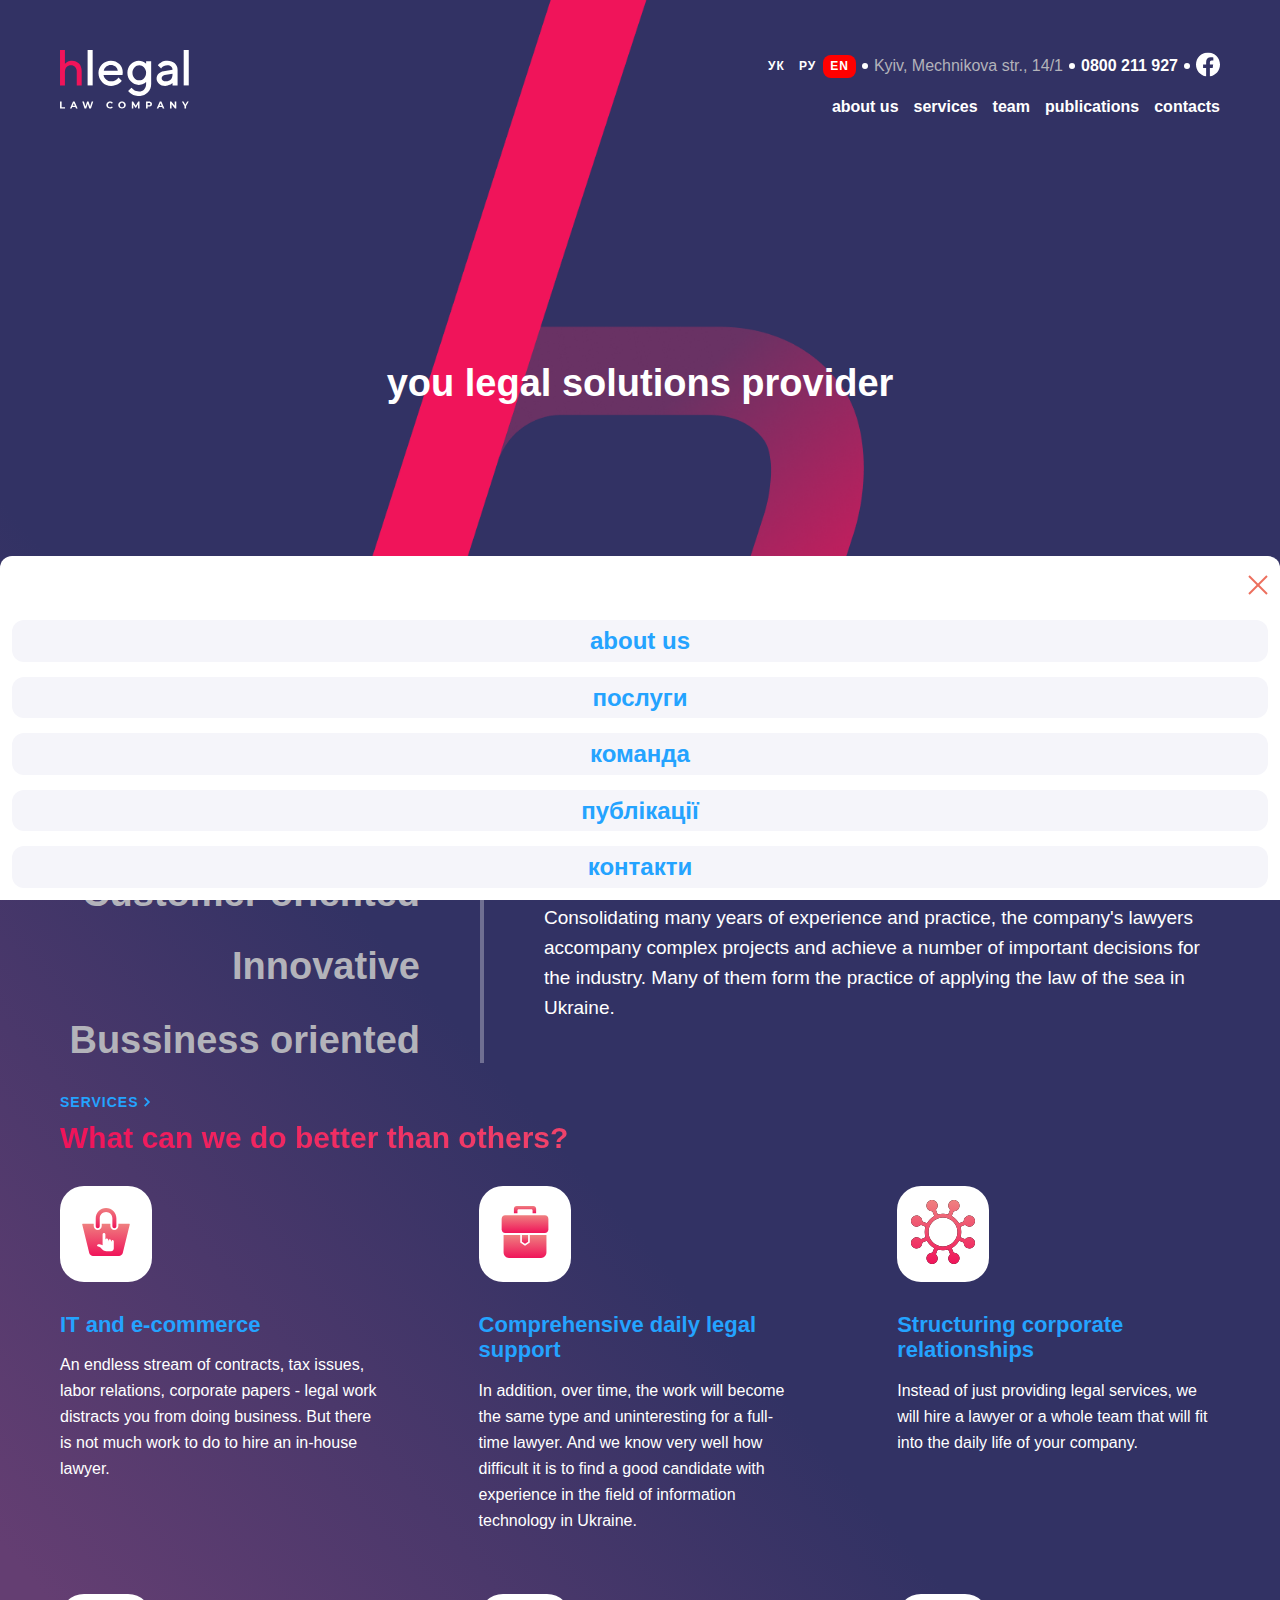
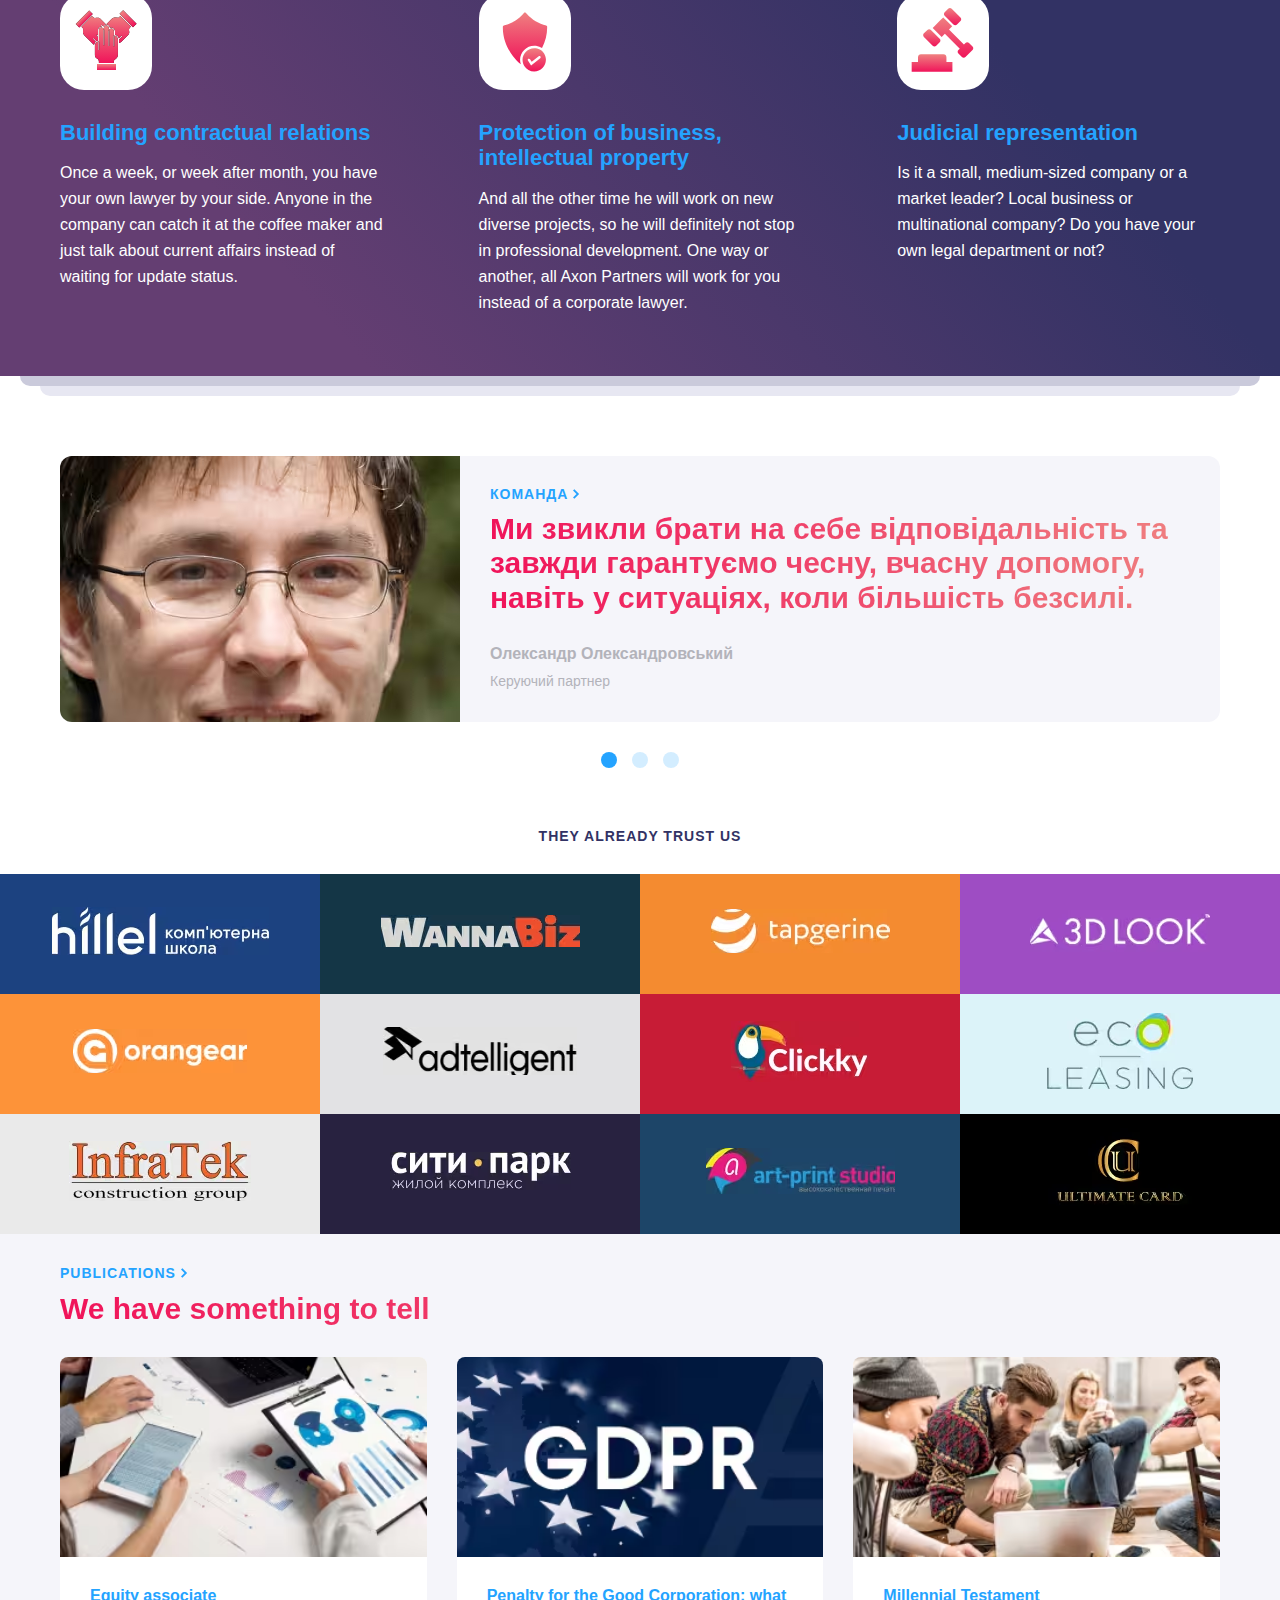
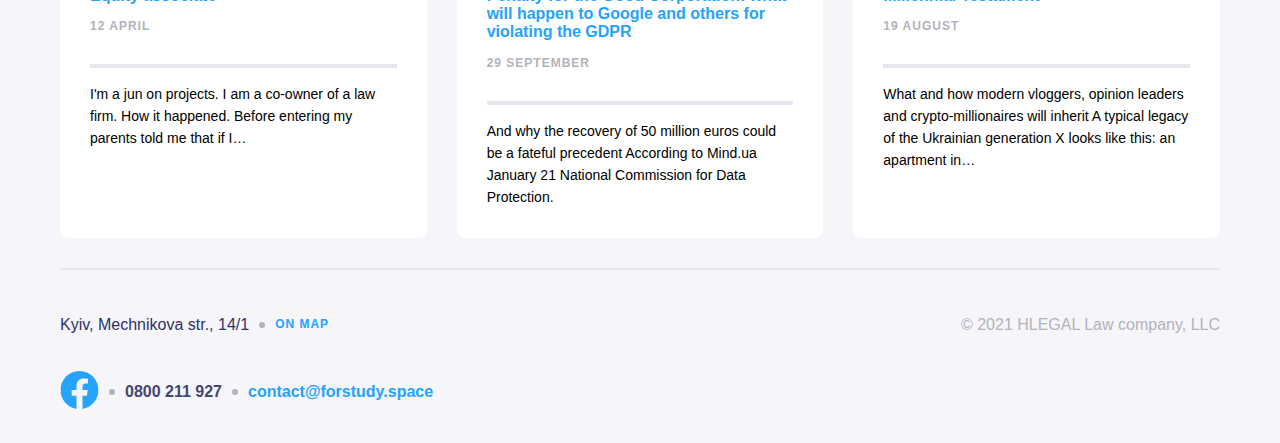
==== index.html @ 9d2da366 "dropdown finished" ====
<!DOCTYPE html>
<html lang="en">

<head>
    <meta charset="UTF-8">
    <meta name="viewport" content="width=device-width, initial-scale=1.0">
    <link rel="stylesheet" href="css/style.css">
    <link rel="stylesheet" href="fonts/Montserrat/">
    <title>Document</title>
</head>

<body>
    <div class="background">
        <div class="dropdown">
        <div class="menu-sheet">
            <div class="bc">
                <button class="close">
                    <svg xmlns="http://www.w3.org/2000/svg" width="32" height="32" viewBox="0 0 32 32" fill="none">
                        <path d="M7 7L25 25" stroke="#EC6F5D" stroke-width="2"/>
                        <path d="M25 7L7 25" stroke="#EC6F5D" stroke-width="2"/>
                      </svg>
                </button>
            </div>
            <div class="dropdown-content">
                <a href="">about us</a>
                <a href="">послуги</a>
                <a href="">команда</a>
                <a href="">публікації</a>
                <a href="">контакти</a>
            </div>
        </div>
        </div>
        <div class="main-splash">
            <header class="header">
                <!-- start lagns and contatcs -->
                <div class="contacts">
                    <div class="lang">
                        <label>
                            <input class="switcher" name="lang" type="radio" value="УК">
                            <span class="lang-name">УК</span>
                        </label>
                        <label>
                            <input class="switcher" name="lang" type="radio" value="РУ">
                            <span class="lang-name">РУ</span>
                        </label>
                        <label>
                            <input class="switcher" name="lang" checked type="radio" value="EN">
                            <span class="lang-name">EN</span>
                        </label>
                    </div>
                    <div class="address">
                        <a
                            href="https://www.google.com.ua/maps/place/%D1%83%D0%BB.+%D0%9C%D0%B5%D1%87%D0%BD%D0%B8%D0%BA%D0%BE%D0%B2%D0%B0,+14%2F1,+%D0%9A%D0%B8%D0%B5%D0%B2,+02000/@50.436795,30.5305163,17z/data=!3m1!4b1!4m5!3m4!1s0x40d4cf07295b8e39:0x17b2112e2dc0e7a!8m2!3d50.436795!4d30.532705?hl=ru">Kyiv,
                            Mechnikova str., 14/1</a>
                    </div>
                    <div class="phone">
                        <a href="tel:0800211927">0800 211 927</a>
                    </div>
                    <div class="social">
                        <a href="https://facebook.com">
                            <svg xmlns="http://www.w3.org/2000/svg" width="24" height="25" viewBox="0 0 24 25"
                                fill="none">
                                <g clip-path="url(#clip0_118239_2805)">
                                    <path
                                        d="M24 12.5733C24 5.90541 18.6274 0.5 12 0.5C5.37258 0.5 0 5.90541 0 12.5733C0 18.5995 4.38823 23.5943 10.125 24.5V16.0633H7.07813V12.5733H10.125V9.91343C10.125 6.88755 11.9165 5.21615 14.6576 5.21615C15.9705 5.21615 17.3438 5.45195 17.3438 5.45195V8.42313H15.8306C14.3399 8.42313 13.875 9.35379 13.875 10.3086V12.5733H17.2031L16.6711 16.0633H13.875V24.5C19.6118 23.5943 24 18.5995 24 12.5733Z"
                                        fill="white" />
                                </g>
                                <defs>
                                    <clipPath id="clip0_118239_2805">
                                        <rect width="24" height="24" fill="white" transform="translate(0 0.5)" />
                                    </clipPath>
                                </defs>
                            </svg>
                        </a>
                    </div>
                </div>
                <!-- end lagns and contatcs -->
                <!-- start logo -->
                <div class="logo">
                    <svg xmlns="http://www.w3.org/2000/svg" width="70" height="25" viewBox="0 0 70 25" fill="none">
                        <path
                            d="M2.64358 0H0V19.0926H2.64358V12.0094C2.64358 10.8111 2.94163 9.86583 3.53774 9.20012C4.13384 8.53441 4.95024 8.18824 5.96102 8.18824C6.82926 8.18824 7.55495 8.50778 8.13809 9.12024C8.72123 9.74601 9.01929 10.5315 9.01929 11.4769V19.1059H11.6758V11.4769C11.6758 9.71938 11.1964 8.3347 10.2374 7.29619C9.27846 6.25768 8.02146 5.73843 6.49233 5.73843C6.05173 5.73843 5.61114 5.79168 5.1835 5.91151C4.7429 6.03134 4.39301 6.16448 4.10792 6.31094C3.82283 6.45739 3.5507 6.61717 3.30448 6.80356C3.05826 6.98996 2.8898 7.12311 2.81205 7.20299C2.73429 7.28288 2.6695 7.33613 2.64358 7.37608V0Z"
                            fill="#F0145A" />
                        <path d="M17.5856 0H14.8604V19.0767H17.5856V0Z" fill="white" />
                        <path
                            d="M33.6598 13.4896L33.796 12.127C33.796 10.3011 33.1965 8.77493 31.9701 7.54857C30.7438 6.32221 29.2176 5.72266 27.3917 5.72266C25.5658 5.72266 23.9851 6.37672 22.677 7.68483C21.3689 8.99295 20.7148 10.5463 20.7148 12.3995C20.7148 14.3072 21.3962 15.9423 22.7315 17.305C24.0669 18.6676 25.6748 19.3489 27.528 19.3489C28.2365 19.3489 28.8906 19.2399 29.5446 19.0491C30.1987 18.8311 30.7438 18.6131 31.1253 18.3951C31.5341 18.1498 31.9429 17.8773 32.2971 17.5775C32.6514 17.2777 32.8967 17.0597 33.0057 16.9234C33.1147 16.7872 33.1965 16.7054 33.251 16.6236L31.4796 14.8522L31.0708 15.37C30.7983 15.6971 30.335 16.0241 29.6809 16.3784C28.9996 16.7327 28.291 16.8962 27.528 16.8962C26.4651 16.8962 25.5658 16.5691 24.8027 15.8878C24.0396 15.2065 23.5764 14.4162 23.4401 13.4896H33.6598ZM27.3917 8.03912C28.4 8.03912 29.2176 8.33889 29.8989 8.9112C30.553 9.51075 30.9618 10.2466 31.1253 11.1732H23.5491C23.7944 10.2466 24.2304 9.51075 24.9117 8.9112C25.5658 8.33889 26.4106 8.03912 27.3917 8.03912Z"
                            fill="white" />
                        <path
                            d="M46.3695 18.286C46.3695 19.4852 46.0153 20.4662 45.2794 21.2293C44.5709 21.9651 43.6715 22.3467 42.5542 22.3467C42.0637 22.3467 41.5731 22.2649 41.1098 22.1286C40.6465 21.9924 40.2922 21.8289 39.9925 21.6381C39.6927 21.4473 39.4202 21.2566 39.1476 21.0113C38.9024 20.766 38.7389 20.6025 38.6571 20.5207C38.5753 20.439 38.5208 20.3572 38.4663 20.3027L36.6949 22.0741L36.9129 22.3467C37.0492 22.5374 37.2945 22.7827 37.6215 23.0552C37.9485 23.3005 38.3301 23.573 38.7661 23.8455C39.2021 24.0908 39.7472 24.3088 40.4285 24.4996C41.1098 24.6904 41.8184 24.7994 42.5542 24.7994C44.4074 24.7994 45.9335 24.1726 47.2144 22.919C48.468 21.6381 49.0948 20.112 49.0948 18.2588V5.99518H46.3695V7.3578L45.9062 6.94902C45.6065 6.67649 45.1432 6.40397 44.4891 6.13144C43.8351 5.85892 43.1265 5.72266 42.4179 5.72266C40.7555 5.72266 39.3384 6.34946 38.112 7.63033C36.8857 8.9112 36.2861 10.4373 36.2861 12.2632C36.2861 14.0892 36.8857 15.6153 38.112 16.8962C39.3384 18.177 40.7555 18.8038 42.4179 18.8038C42.8812 18.8038 43.3173 18.7493 43.7806 18.6403C44.2166 18.5041 44.5709 18.3678 44.8707 18.2315C45.1704 18.0953 45.443 17.9318 45.6882 17.741C45.9335 17.5502 46.1243 17.414 46.1788 17.3595L46.3695 17.1687V18.286ZM39.0114 12.2632C39.0114 11.1186 39.3657 10.1648 40.1015 9.37449C40.8373 8.58417 41.7094 8.17538 42.6905 8.17538C43.6715 8.17538 44.5436 8.58417 45.2794 9.37449C45.988 10.1648 46.3695 11.1186 46.3695 12.2632C46.3695 13.4079 45.988 14.3617 45.2794 15.152C44.5436 15.9423 43.6715 16.3511 42.6905 16.3511C41.7094 16.3511 40.8373 15.9423 40.1015 15.152C39.3657 14.3617 39.0114 13.4079 39.0114 12.2632Z"
                            fill="white" />
                        <path
                            d="M63.3195 19.0764V10.6281C63.3195 9.23823 62.8017 8.06637 61.7934 7.13979C60.7851 6.18595 59.4769 5.72266 57.869 5.72266C57.2422 5.72266 56.6154 5.80441 56.0159 5.96793C55.4163 6.1587 54.9258 6.34946 54.5715 6.56748C54.2172 6.7855 53.8629 7.03078 53.5359 7.33055C53.2089 7.60308 53.0181 7.79384 52.9091 7.90285C52.8273 8.01186 52.7456 8.09362 52.6911 8.17538L54.4625 9.94679L54.8168 9.4835C55.0348 9.18372 55.4163 8.9112 55.9886 8.61142C56.5609 8.31164 57.1877 8.17538 57.869 8.17538C58.6594 8.17538 59.3134 8.42065 59.8312 8.88394C60.349 9.34724 60.5943 9.94679 60.5943 10.6281L55.8251 11.4457C54.6533 11.6364 53.6994 12.0997 53.0454 12.8356C52.364 13.5714 52.0098 14.4707 52.0098 15.5335C52.0098 16.5419 52.4458 17.414 53.3179 18.177C54.2172 18.9674 55.3073 19.3489 56.6427 19.3489C57.106 19.3489 57.542 19.2944 57.9781 19.1581C58.4413 19.0491 58.7956 18.9129 59.0954 18.7766C59.3952 18.6403 59.6677 18.4768 59.913 18.286C60.1582 18.0953 60.3218 17.959 60.4308 17.9045C60.5125 17.8228 60.567 17.741 60.5943 17.7137V19.0764H63.3195ZM57.0515 16.8962C56.3429 16.8962 55.7706 16.7327 55.3618 16.4056C54.9258 16.0786 54.735 15.6971 54.735 15.261C54.735 14.7977 54.8713 14.3889 55.1711 14.0892C55.4708 13.7894 55.8796 13.5714 56.3702 13.4896L60.5943 12.8083V13.0808C60.5943 14.3072 60.2945 15.2338 59.6677 15.9151C59.0409 16.5691 58.1688 16.8962 57.0515 16.8962Z"
                            fill="white" />
                        <path d="M69.3337 0H66.6084V19.0767H69.3337V0Z" fill="white" />
                    </svg>
                    <svg xmlns="http://www.w3.org/2000/svg" width="70" height="5" viewBox="0 0 70 5" fill="none">
                        <path d="M0 0.330754H0.852878V3.32109H2.70078V4.01603H0V0.330754Z" fill="white" />
                        <path
                            d="M8.26752 3.22633H6.5565L6.23009 4.01603H5.35615L6.99873 0.330754H7.84108L9.48893 4.01603H8.59393L8.26752 3.22633ZM7.99902 2.57877L7.41464 1.16784L6.83026 2.57877H7.99902Z"
                            fill="white" />
                        <path
                            d="M17.8731 0.330754L16.6675 4.01603H15.7515L14.9407 1.52057L14.1036 4.01603H13.1928L11.982 0.330754H12.8664L13.6982 2.92098L14.5669 0.330754H15.3566L16.199 2.94204L17.0571 0.330754H17.8731Z"
                            fill="white" />
                        <path
                            d="M26.9457 4.07921C26.5702 4.07921 26.2297 3.99848 25.9244 3.83703C25.6225 3.67207 25.3838 3.44569 25.2084 3.15789C25.0364 2.86658 24.9504 2.53841 24.9504 2.17339C24.9504 1.80838 25.0364 1.48196 25.2084 1.19416C25.3838 0.90285 25.6225 0.676469 25.9244 0.515018C26.2297 0.350058 26.5719 0.267578 26.951 0.267578C27.2704 0.267578 27.5582 0.323735 27.8144 0.436048C28.0741 0.548361 28.2917 0.709811 28.4672 0.920399L27.9197 1.42581C27.6705 1.13801 27.3616 0.994105 26.9931 0.994105C26.7649 0.994105 26.5614 1.045 26.3824 1.14678C26.2034 1.24505 26.063 1.38369 25.9612 1.56269C25.8629 1.74169 25.8138 1.94526 25.8138 2.17339C25.8138 2.40153 25.8629 2.6051 25.9612 2.7841C26.063 2.9631 26.2034 3.10349 26.3824 3.20527C26.5614 3.30355 26.7649 3.35268 26.9931 3.35268C27.3616 3.35268 27.6705 3.20703 27.9197 2.91571L28.4672 3.42112C28.2917 3.63522 28.0741 3.79843 27.8144 3.91074C27.5547 4.02305 27.2651 4.07921 26.9457 4.07921Z"
                            fill="white" />
                        <path
                            d="M33.3831 4.07921C33.0005 4.07921 32.6548 3.99673 32.3459 3.83177C32.0406 3.66681 31.8002 3.44043 31.6247 3.15262C31.4527 2.86131 31.3667 2.5349 31.3667 2.17339C31.3667 1.81189 31.4527 1.48723 31.6247 1.19943C31.8002 0.908114 32.0406 0.679978 32.3459 0.515018C32.6548 0.350058 33.0005 0.267578 33.3831 0.267578C33.7657 0.267578 34.1096 0.350058 34.415 0.515018C34.7203 0.679978 34.9607 0.908114 35.1362 1.19943C35.3117 1.48723 35.3995 1.81189 35.3995 2.17339C35.3995 2.5349 35.3117 2.86131 35.1362 3.15262C34.9607 3.44043 34.7203 3.66681 34.415 3.83177C34.1096 3.99673 33.7657 4.07921 33.3831 4.07921ZM33.3831 3.35268C33.6007 3.35268 33.7972 3.30355 33.9727 3.20527C34.1482 3.10349 34.2851 2.9631 34.3834 2.7841C34.4852 2.6051 34.5361 2.40153 34.5361 2.17339C34.5361 1.94526 34.4852 1.74169 34.3834 1.56269C34.2851 1.38369 34.1482 1.24505 33.9727 1.14678C33.7972 1.045 33.6007 0.994105 33.3831 0.994105C33.1655 0.994105 32.9689 1.045 32.7934 1.14678C32.618 1.24505 32.4793 1.38369 32.3775 1.56269C32.2793 1.74169 32.2301 1.94526 32.2301 2.17339C32.2301 2.40153 32.2793 2.6051 32.3775 2.7841C32.4793 2.9631 32.618 3.10349 32.7934 3.20527C32.9689 3.30355 33.1655 3.35268 33.3831 3.35268Z"
                            fill="white" />
                        <path
                            d="M42.0264 4.01603L42.0211 1.80487L40.9366 3.62645H40.5523L39.473 1.85225V4.01603H38.6728V0.330754H39.3782L40.7576 2.62089L42.1159 0.330754H42.8161L42.8266 4.01603H42.0264Z"
                            fill="white" />
                        <path
                            d="M47.9285 0.330754C48.2549 0.330754 48.5374 0.385156 48.7761 0.493959C49.0183 0.602763 49.2043 0.757194 49.3342 0.957251C49.464 1.15731 49.529 1.39422 49.529 1.66798C49.529 1.93824 49.464 2.17515 49.3342 2.37872C49.2043 2.57877 49.0183 2.7332 48.7761 2.84201C48.5374 2.9473 48.2549 2.99995 47.9285 2.99995H47.1862V4.01603H46.3333V0.330754H47.9285ZM47.8811 2.30501C48.1373 2.30501 48.3321 2.25061 48.4655 2.14181C48.5989 2.02949 48.6656 1.87155 48.6656 1.66798C48.6656 1.46091 48.5989 1.30297 48.4655 1.19416C48.3321 1.08185 48.1373 1.02569 47.8811 1.02569H47.1862V2.30501H47.8811Z"
                            fill="white" />
                        <path
                            d="M55.0121 3.22633H53.3011L52.9747 4.01603H52.1008L53.7433 0.330754H54.5857L56.2335 4.01603H55.3385L55.0121 3.22633ZM54.7436 2.57877L54.1592 1.16784L53.5749 2.57877H54.7436Z"
                            fill="white" />
                        <path
                            d="M62.6281 0.330754V4.01603H61.9279L60.0906 1.77854V4.01603H59.2482V0.330754H59.9537L61.7858 2.56824V0.330754H62.6281Z"
                            fill="white" />
                        <path
                            d="M67.9013 2.71039V4.01603H67.0485V2.69986L65.6217 0.330754H66.5273L67.5117 1.96807L68.4963 0.330754H69.3333L67.9013 2.71039Z"
                            fill="white" />
                    </svg>
                </div>
                <!-- end logo -->



                <!-- start nav menu -->
                <div class="navigation">
                    <a class="nav-link" href="">about us</a>
                    <a class="nav-link" href="">services</a>
                    <a class="nav-link" href="">team</a>
                    <a class="nav-link" href="">publications</a>
                    <a class="nav-link" href="">contacts</a>
                </div>
                <!-- end nav menu -->

                <!-- start burger menu -->
                
                    <button class="hamburger">
                        <svg xmlns="http://www.w3.org/2000/svg" width="32" height="33" viewBox="0 0 32 33" fill="none">
                            <path d="M7 10.5H25" stroke="white" stroke-width="2" />
                            <path d="M7 16.5H25" stroke="white" stroke-width="2" />
                            <path d="M7 22.5H25" stroke="white" stroke-width="2" />
                        </svg>
                    </button>
                   
                <!-- end nav menu -->
            </header>
            <button class="scroll-button">
                <svg xmlns="http://www.w3.org/2000/svg" width="42" height="42" viewBox="0 0 42 42" fill="none">
                    <g clip-path="url(#clip0_22728_11353)">
                        <circle opacity="0.5" cx="21" cy="21" r="20" stroke="white" stroke-width="2" />
                        <path d="M12 18L21 27L30 18" stroke="white" stroke-width="2" />
                    </g>
                    <defs>
                        <clipPath id="clip0_22728_11353">
                            <rect width="42" height="42" fill="white" />
                        </clipPath>
                    </defs>
                </svg>
            </button>

        </div>

        <section class="experience">

            <div class="swipe">
                <div class="swipe-drawer">
                    <a href="" class="swipe-link active">Consistent</a>
                    <a href="" class="swipe-link">Customer oriented</a>
                    <a href="" class="swipe-link">Innovative</a>
                    <a href="" class="swipe-link">Bussiness oriented</a>


                </div>
            </div>
            <div class="divider"></div>
            <div class="benefits">
                <p class="ben-title">We turn the idea of legal services</p>
                <p class="ben-text">Consolidating many years of experience and practice, the company's lawyers
                    accompany
                    complex projects and achieve a number of important decisions for the industry. Many of them form
                    the
                    practice of applying the law of the sea in Ukraine.</p>
            </div>
        </section>

        <section class="top">

            <div class="title">
                <div class="general">
                    <a href="link">services<svg xmlns="http://www.w3.org/2000/svg" width="12" height="13"
                            viewBox="0 0 12 13" fill="none">
                            <path d="M3.5 2L8 6.5L3.5 11" stroke="#24A3FF" stroke-width="2" />
                        </svg></a>
                </div>
                <h2>
                    What can we do better than others?
                </h2>
            </div>
            <div class="blocks">
                <div class="block">
                    <div class="icon">
                        <img class="icon-pic" src="images/Ecommerce.svg" alt="Ecommerce">
                    </div>
                    <h3>
                        IT and e-commerce
                    </h3>
                    <p class="description">
                        An endless stream of contracts, tax issues, labor relations, corporate papers - legal work
                        distracts you from doing business. But there is not much work to do to hire an in-house
                        lawyer.
                    </p>
                </div>
                <div class="block">
                    <div class="icon">
                        <img class="icon-pic" src="images/Support.svg" alt="support">
                    </div>
                    <h3>
                        Comprehensive daily legal support
                    </h3>
                    <p>
                        In addition, over time, the work will become the same type and uninteresting for a full-time
                        lawyer. And we know very well how difficult it is to find a good candidate with experience
                        in
                        the field of information technology in Ukraine.
                    </p>
                </div>
                <div class="block">
                    <div class="icon">
                        <img class="icon-pic" src="images/Group.svg" alt="Group">
                    </div>
                    <h3>
                        Structuring corporate relationships
                    </h3>
                    <p>
                        Instead of just providing legal services, we will hire a lawyer or a whole team that will
                        fit
                        into the daily life of your company.
                    </p>
                </div>
                <div class="block">
                    <div class="icon">
                        <img class="icon-pic" src="images/Trust.svg" alt="trust">
                    </div>
                    <h3>
                        Building contractual relations
                    </h3>
                    <p>
                        Once a week, or week after month, you have your own lawyer by your side. Anyone in the
                        company
                        can catch it at the coffee maker and just talk about current affairs instead of waiting for
                        update status.
                    </p>
                </div>
                <div class="block">
                    <div class="icon">
                        <img class="icon-pic" src="images/Protection.svg" alt="protection">
                    </div>
                    <h3>
                        Protection of business, intellectual property
                    </h3>
                    <p class="description">
                        And all the other time he will work on new diverse projects, so he will definitely not stop
                        in
                        professional development. One way or another, all Axon Partners will work for you instead of
                        a
                        corporate lawyer.
                    </p>
                </div>
                <div class="block">
                    <div class="icon">
                        <img class="icon-pic" src="images/Layer_3.svg" alt="Layer">
                    </div>
                    <h3>
                        Judicial representation
                    </h3>
                    <p>
                        Is it a small, medium-sized company or a market leader? Local business or multinational
                        company?
                        Do you have your own legal department or not?
                    </p>
                </div>
            </div>

        </section>
    </div>
    <section class="team">
        <div class="wrapper">
            <div class="member">
                <div class="img-container">
                    <picture>
                        <source type="image/avif" media="(max-width: 768px)" srcset="images/Team/image375.avif,
                        images/Team/image375@2x.avif 2x,
                        images/Team/image375@3x.avif 3x
                        ">
                        <source type="image/webp" media="(max-width: 768px)" srcset="images/Team/image375.webp 1x,
                        images/Team/image375@2x.webp 2x,
                        images/Team/image375@3x.webp 3x
                        ">

                        <source media="(max-width: 768px)" srcset="images/Team/image375.jpg 1x,
                        images/Team/image375@2x.jpg 2x,
                        images/Team/image375@3x.jpg 3x
                        ">

                        <source type="image/avif" media="(min-width: 768px) and (max-width: 1024px)" srcset="images/Team/image2.avif 1x,
                        images/Team/image2@2x.avif 2x,
                        images/Team/image2@3x.avif 3x
                        ">

                        <source type="image/webp" media="(min-width: 768px) and (max-width: 1024px)" srcset="images/Team/image2.webp 1x,
                        images/Team/image2@2x.webp 2x,
                        images/Team/image2@3x.webp 3x
                        ">

                        <source media="(min-width: 768px) and (max-width: 1024px)" srcset="images/Team/image2.jpg 1x,
                        images/Team/image2@2x.jpg 2x,
                        images/Team/image2@3x.jpg 3x
                        ">

                        <source type="image/avif" media="(min-width: 1024px) and (max-width: 1920px)" srcset="images/Team/image3.avif 1x,
                        images/Team/image3@2x.avif 2x,
                        images/Team/image3@3x.avif 3x
                        ">

                        <source type="image/webp" media="(min-width: 1024px) and (max-width: 1920px)" srcset="
                        images/Team/image3.webp 1x,
                        images/Team/image3@2x.webp 2x,
                        images/Team/image3@3x.webp 3x
                        ">

                        <source media="(min-width: 1024px) and (max-width: 1920px)" srcset="images/Team/image3.jpg 1x,
                        images/Team/image3@2x.jpg 2x,
                        images/Team/image3@3x.jpg 3x
                        ">

                        <source type="image/avif" media="(min-width: 1920px)" srcset="images/Team/image4.avif 1x,
                        images/Team/image4@2x.avif 2x,
                        images/Team/image4@3x.avif 3x
                        ">

                        <source type="image/webp" media="(min-width: 1920px)" srcset="images/Team/image4.webp 1x,
                        images/Team/image3@4.webp 2x,
                        images/Team/image3@4x.webp 3x
                        ">

                        <source media="(min-width: 1920px)" srcset="images/Team/image4.jpg 1x,
                        images/Team/image4@2x.jpg 2x,
                        images/Team/image4@3x.jpg 3x
                        ">
                        <img src="images/Team/image375.jpg" alt="head">
                    </picture>

                </div>
                <div class="team-info">
                    <div class="general">
                        <a href="link">команда<svg xmlns="http://www.w3.org/2000/svg" width="12" height="13"
                                viewBox="0 0 12 13" fill="none">
                                <path d="M3.5 2L8 6.5L3.5 11" stroke="#24A3FF" stroke-width="2" />
                            </svg>
                        </a>
                    </div>

                    <h2>Ми звикли брати на себе відповідальність та завжди гарантуємо чесну, вчасну допомогу, навіть у
                        ситуаціях, коли більшість безсилі.</h2>
                    <p class="team-member">Олександр Олександровський</p>
                    <p class="post">Керуючий партнер</p>
                </div>
            </div>
            <div class="pagination">
                <span class="pagination-bullet pagination-active"></span>
                <span class="pagination-bullet"></span>
                <span class="pagination-bullet"></span>
            </div>
        </div>
    </section>

    <div class="wrapper-clients">
        <p class="slogan">they already trust us</p>
        <section class="clients">
            <div class="first-item client">
                <a href="#">
                    <picture>
                        <source type="image/avif" srcset="images/partners-logo/Hillel-Logo-OneLine-White-Uk.avif">
                        <source type="image/webp" srcset="images/partners-logo/Hillel-Logo-OneLine-White-Uk.webp">
                        <img src="images/partners-logo/Hillel-Logo-OneLine-White-Uk.jpg" alt="hilel-logo">
                    </picture>
                </a>
            </div>
            <div class="second-item client">
                <a href="#">
                    <picture>
                        <source type="image/avif" srcset="images/partners-logo/image.avif">
                        <source type="image/webp" srcset="images/partners-logo/image.webp">
                        <img src="images/partners-logo/image.jpg" alt="wanna-biz">
                    </picture>
                </a>
            </div>
            <div class="third-item client">
                <a href="#">
                    <picture>
                        <source type="image/avif" srcset="images/partners-logo/logo_1.avif">
                        <source type="image/webp" srcset="images/partners-logo/logo_1.webp">
                        <img src="images/partners-logo/logo_1.jpg" alt="tapgerine">
                    </picture>
                </a>
            </div>
            <div class="fourth-item client">
                <a href="#">
                    <picture>
                        <source type="image/avif" srcset="images/partners-logo/retina_2.avif">
                        <source type="image/webp" srcset="images/partners-logo/retina_2.webp">
                        <img src="images/partners-logo/retina_2.jpg" alt="3Dlook">
                    </picture>
                </a>
            </div>
            <div class="fifth-item client">
                <a href="#">
                    <picture>
                        <source type="image/avif" srcset="images/partners-logo/Frame_6.avif">
                        <source type="image/webp" srcset="images/partners-logo/Frame_6.webp">
                        <img src="images/partners-logo/Frame_6.jpg" alt="orangear">
                    </picture>
                </a>
            </div>
            <div class="sixth-item client">
                <a href="#">
                    <picture>
                        <source type="image/avif" srcset="images/partners-logo/Frame_7.avif">
                        <source type="image/webp" srcset="images/partners-logo/Frame_7.webp">
                        <img src="images/partners-logo/Frame_7.jpg" alt="adtelligent">
                    </picture>
                </a>
            </div>
            <div class="seventh-item client">
                <a href="#">
                    <picture>
                        <source type="image/avif" srcset="images/partners-logo/logo_2.avif">
                        <source type="image/webp" srcset="images/partners-logo/logo_2.webp">
                        <img src="images/partners-logo/logo_2.jpg" alt="clickky">
                    </picture>
                </a>
            </div>
            <div class="eighth-item client">
                <a href="#">
                    <picture>
                        <source type="image/avif" srcset="images/partners-logo/ecolease.avif">
                        <source type="image/webp" srcset="images/partners-logo/ecolease.webp">
                        <img src="images/partners-logo/ecolease.jpg" alt="ecolease">
                    </picture>
                </a>
            </div>
            <div class="nineth-item client">
                <a href="#">
                    <picture>
                        <source type="image/avif" srcset="images/partners-logo/image_2.avif">
                        <source type="image/webp" srcset="images/partners-logo/image_2.webp">
                        <img src="images/partners-logo/image_2.jpg" alt="infra-teck">
                    </picture>
                </a>
            </div>
            <div class="tenth-item client">
                <a href="#">
                    <picture>
                        <source type="image/avif" srcset="images/partners-logo/icon-logo_1.avif">
                        <source type="image/webp" srcset="images/partners-logo/icon-logo_1.webp">
                        <img src="images/partners-logo/icon-logo_1.jpg" alt="citypark">
                    </picture>
                </a>
            </div>
            <div class="eleventh-item client">
                <a href="#">
                    <picture>
                        <source type="image/avif" srcset="images/partners-logo/logo.avif">
                        <source type="image/webp" srcset="images/partners-logo/logo.webp">
                        <img src="images/partners-logo/logo.jpg" alt="art-print">
                    </picture>
                </a>
            </div>
            <div class="twelfth-item client">
                <a href="#">
                    <picture>
                        <source type="image/avif" srcset="images/partners-logo/logoM.avif">
                        <source type="image/webp" srcset="images/partners-logo/logoM.webp">
                        <img src="images/partners-logo/logoM.jpg" alt="ultimate">
                    </picture>
                </a>
            </div>

        </section>
    </div>
    <section class="articles">
        <div class="wrapper">
            <div class="general">
                <a href="link">publications<svg xmlns="http://www.w3.org/2000/svg" width="12" height="13"
                        viewBox="0 0 12 13" fill="none">
                        <path d="M3.5 2L8 6.5L3.5 11" stroke="#24A3FF" stroke-width="2" />
                    </svg>
                </a>
            </div>
            <h2 class="pub">
                We have something to tell
            </h2>
            <div class="cards">
                <div class="card">
                    <picture>
                        <source type="image/avif" srcset="images/articles/first.avif">
                        <source type="image/webp" srcset="images/articles/first.webp">
                        <img src="images/articles/first.jpg" alt="first-image">
                    </picture>
                    <div class="info">
                        <a class="link" href="">Equity associate</a>
                        <time datetime="2023-04-12">12 april</time>
                        <div class="divider"></div>
                        <p class="card-info">I'm a jun on projects. I am a co-owner of a law firm. How it happened.
                            Before entering my parents told me that if I…</p>
                    </div>
                </div>
                <div class="card">
                    <picture>
                        <source type="image/avif" srcset="images/articles/Cover.avif">
                        <source type="image/webp" srcset="images/articles/Cover.webp">
                        <img src="images/articles/Cover.jpg" alt="second-card-image">
                    </picture>
                    <div class="info">
                        <a class="link" href="">Penalty for the Good Corporation: what will happen to Google and others
                            for violating the GDPR</a>
                        <time datetime="2023-09-29">29 september</time>
                        <div class="divider"></div>
                        <p class="card-info">And why the recovery of 50 million euros could be a fateful precedent
                            According to Mind.ua January 21 National Commission for Data Protection.</p>
                    </div>
                </div>
                <div class="card">
                    <picture>
                        <source type="image/avif" srcset="images/articles/Cover1.avif">
                        <source type="image/webp" srcset="images/articles/Cover1.webp">
                        <img src="images/articles/Cover1.jpg" alt="third-card-image">
                    </picture>
                    <div class="info">
                        <a class="link" href="">Millennial Testament</a>
                        <time datetime="2023-08-19">19 august</time>
                        <div class="divider"></div>
                        <p class="card-info">What and how modern vloggers, opinion leaders and crypto-millionaires will
                            inherit A typical legacy of the Ukrainian generation X looks like this: an apartment in…</p>
                    </div>
                </div>
            </div>
            <div class="footer">
                <div class="divider"></div>
                <div class="f-contacts">
                    <div class="address-box">
                        <div class="foot-address">
                            <p>
                                Kyiv, Mechnikova str., 14/1
                            </p>
                        </div>
                        <div class="direction">
                            <a
                                href="https://www.google.com.ua/maps/place/%D1%83%D0%BB.+%D0%9C%D0%B5%D1%87%D0%BD%D0%B8%D0%BA%D0%BE%D0%B2%D0%B0,+14%2F1,+%D0%9A%D0%B8%D0%B5%D0%B2,+02000/@50.436795,30.5305163,17z/data=!3m1!4b1!4m5!3m4!1s0x40d4cf07295b8e39:0x17b2112e2dc0e7a!8m2!3d50.436795!4d30.532705?hl=ru">on
                                map</a>
                        </div>
                    </div>
                    <div class="contact-box">
                        <div class="foot-social">
                            <a href="https://facebook.com">
                                <svg xmlns="http://www.w3.org/2000/svg" width="39" height="38" viewBox="0 0 39 38"
                                    fill="none">
                                    <g clip-path="url(#clip0_119793_2850)">
                                        <path
                                            d="M38.5 19.1161C38.5 8.55857 29.9934 0 19.5 0C9.00658 0 0.5 8.55857 0.5 19.1161C0.5 28.6575 7.44803 36.5659 16.5312 38V24.6419H11.707V19.1161H16.5312V14.9046C16.5312 10.1136 19.3678 7.46723 23.7078 7.46723C25.7866 7.46723 27.9609 7.84059 27.9609 7.84059V12.545H25.5651C23.2048 12.545 22.4688 14.0185 22.4688 15.5302V19.1161H27.7383L26.8959 24.6419H22.4688V38C31.552 36.5659 38.5 28.6575 38.5 19.1161Z"
                                            fill="#24A3FF" />
                                    </g>
                                    <defs>
                                        <clipPath id="clip0_119793_2850">
                                            <rect width="38" height="38" fill="white" transform="translate(0.5)" />
                                        </clipPath>
                                    </defs>
                                </svg>
                            </a>
                        </div>
                        <div class="phone foot">
                            <a href="tel:0800211927">0800 211 927</a>
                        </div>
                        <div class="email">
                            <a href="mailto:contact@forstudy.space">contact@forstudy.space</a>
                        </div>
                    </div>
                    <div class="copyright">
                        <p>
                            © 2021 HLEGAL Law company, LLC
                        </p>
                    </div>
                </div>
            </div>
        </div>
    </section>
</body>

</html>
---- css/style.css ----
/*! normalize.css v8.0.1 | MIT License | github.com/necolas/normalize.css */
/* Document
   ========================================================================== */
/**
 * 1. Correct the line height in all browsers.
 * 2. Prevent adjustments of font size after orientation changes in iOS.
 */
html {
  line-height: 1.15; /* 1 */
  -webkit-text-size-adjust: 100%; /* 2 */
}

/* Sections
   ========================================================================== */
/**
 * Remove the margin in all browsers.
 */
body {
  margin: 0;
}

/**
 * Render the `main` element consistently in IE.
 */
main {
  display: block;
}

/**
 * Correct the font size and margin on `h1` elements within `section` and
 * `article` contexts in Chrome, Firefox, and Safari.
 */
h1 {
  font-size: 2em;
  margin: 0.67em 0;
}

/* Grouping content
   ========================================================================== */
/**
 * 1. Add the correct box sizing in Firefox.
 * 2. Show the overflow in Edge and IE.
 */
hr {
  box-sizing: content-box; /* 1 */
  height: 0; /* 1 */
  overflow: visible; /* 2 */
}

/**
 * 1. Correct the inheritance and scaling of font size in all browsers.
 * 2. Correct the odd `em` font sizing in all browsers.
 */
pre {
  font-family: monospace, monospace; /* 1 */
  font-size: 1em; /* 2 */
}

/* Text-level semantics
   ========================================================================== */
/**
 * Remove the gray background on active links in IE 10.
 */
a {
  background-color: transparent;
}

/**
 * 1. Remove the bottom border in Chrome 57-
 * 2. Add the correct text decoration in Chrome, Edge, IE, Opera, and Safari.
 */
abbr[title] {
  border-bottom: none; /* 1 */
  text-decoration: underline; /* 2 */
  text-decoration: underline dotted; /* 2 */
}

/**
 * Add the correct font weight in Chrome, Edge, and Safari.
 */
b,
strong {
  font-weight: bolder;
}

/**
 * 1. Correct the inheritance and scaling of font size in all browsers.
 * 2. Correct the odd `em` font sizing in all browsers.
 */
code,
kbd,
samp {
  font-family: monospace, monospace; /* 1 */
  font-size: 1em; /* 2 */
}

/**
 * Add the correct font size in all browsers.
 */
small {
  font-size: 80%;
}

/**
 * Prevent `sub` and `sup` elements from affecting the line height in
 * all browsers.
 */
sub,
sup {
  font-size: 75%;
  line-height: 0;
  position: relative;
  vertical-align: baseline;
}

sub {
  bottom: -0.25em;
}

sup {
  top: -0.5em;
}

/* Embedded content
   ========================================================================== */
/**
 * Remove the border on images inside links in IE 10.
 */
img {
  border-style: none;
}

/* Forms
   ========================================================================== */
/**
 * 1. Change the font styles in all browsers.
 * 2. Remove the margin in Firefox and Safari.
 */
button,
input,
optgroup,
select,
textarea {
  font-family: inherit; /* 1 */
  font-size: 100%; /* 1 */
  line-height: 1.15; /* 1 */
  margin: 0; /* 2 */
}

/**
 * Show the overflow in IE.
 * 1. Show the overflow in Edge.
 */
button,
input { /* 1 */
  overflow: visible;
}

/**
 * Remove the inheritance of text transform in Edge, Firefox, and IE.
 * 1. Remove the inheritance of text transform in Firefox.
 */
button,
select { /* 1 */
  text-transform: none;
}

/**
 * Correct the inability to style clickable types in iOS and Safari.
 */
button,
[type=button],
[type=reset],
[type=submit] {
  -webkit-appearance: button;
}

/**
 * Remove the inner border and padding in Firefox.
 */
button::-moz-focus-inner,
[type=button]::-moz-focus-inner,
[type=reset]::-moz-focus-inner,
[type=submit]::-moz-focus-inner {
  border-style: none;
  padding: 0;
}

/**
 * Restore the focus styles unset by the previous rule.
 */
button:-moz-focusring,
[type=button]:-moz-focusring,
[type=reset]:-moz-focusring,
[type=submit]:-moz-focusring {
  outline: 1px dotted ButtonText;
}

/**
 * Correct the padding in Firefox.
 */
fieldset {
  padding: 0.35em 0.75em 0.625em;
}

/**
 * 1. Correct the text wrapping in Edge and IE.
 * 2. Correct the color inheritance from `fieldset` elements in IE.
 * 3. Remove the padding so developers are not caught out when they zero out
 *    `fieldset` elements in all browsers.
 */
legend {
  box-sizing: border-box; /* 1 */
  color: inherit; /* 2 */
  display: table; /* 1 */
  max-width: 100%; /* 1 */
  padding: 0; /* 3 */
  white-space: normal; /* 1 */
}

/**
 * Add the correct vertical alignment in Chrome, Firefox, and Opera.
 */
progress {
  vertical-align: baseline;
}

/**
 * Remove the default vertical scrollbar in IE 10+.
 */
textarea {
  overflow: auto;
}

/**
 * 1. Add the correct box sizing in IE 10.
 * 2. Remove the padding in IE 10.
 */
[type=checkbox],
[type=radio] {
  box-sizing: border-box; /* 1 */
  padding: 0; /* 2 */
}

/**
 * Correct the cursor style of increment and decrement buttons in Chrome.
 */
[type=number]::-webkit-inner-spin-button,
[type=number]::-webkit-outer-spin-button {
  height: auto;
}

/**
 * 1. Correct the odd appearance in Chrome and Safari.
 * 2. Correct the outline style in Safari.
 */
[type=search] {
  -webkit-appearance: textfield; /* 1 */
  outline-offset: -2px; /* 2 */
}

/**
 * Remove the inner padding in Chrome and Safari on macOS.
 */
[type=search]::-webkit-search-decoration {
  -webkit-appearance: none;
}

/**
 * 1. Correct the inability to style clickable types in iOS and Safari.
 * 2. Change font properties to `inherit` in Safari.
 */
::-webkit-file-upload-button {
  -webkit-appearance: button; /* 1 */
  font: inherit; /* 2 */
}

/* Interactive
   ========================================================================== */
/*
 * Add the correct display in Edge, IE 10+, and Firefox.
 */
details {
  display: block;
}

/*
 * Add the correct display in all browsers.
 */
summary {
  display: list-item;
}

/* Misc
   ========================================================================== */
/**
 * Add the correct display in IE 10+.
 */
template {
  display: none;
}

/**
 * Add the correct display in IE 10.
 */
[hidden] {
  display: none;
}

section.top {
  padding: 0px 30px;
  position: relative;
  border-radius: 0 0 12px 12px;
  max-width: 1720px;
  margin: auto;
}

div.general {
  display: inline-block;
  font-size: 0;
}
div.general svg {
  width: 12px;
  height: 12px;
  margin-left: 2px;
  margin-bottom: -1px;
}

.general a:hover {
  color: red;
}

div.general a {
  color: #24A3FF;
  font-size: 14px;
  font-weight: 700;
  letter-spacing: 1px;
  text-transform: uppercase;
  text-decoration: none;
  padding: 0;
}

div.general a:hover svg path {
  stroke: #F0145A;
}

h2 {
  font-size: 30px;
  font-weight: 700;
  background: linear-gradient(90deg, #F0145A 0.84%, #EF8080 99.96%);
  -webkit-background-clip: text;
  -webkit-text-fill-color: transparent;
  margin-top: 10px;
  margin-bottom: 30px;
  word-break: break-word;
}

div.block h3 {
  color: #24A3FF;
  font-size: 22px;
  font-weight: 700;
  margin-top: 30px;
  margin-bottom: 15px;
}

div.block p {
  color: #FFF;
  font-size: 16px;
  font-weight: 400;
  line-height: 26px;
  margin: 0;
}

.block {
  margin-bottom: 30px;
}
.block:last-child {
  margin-bottom: 0;
}

div.icon {
  background-color: #FFF;
  border-radius: 24px;
  padding: 14px;
  display: inline-block;
}

img.icon-pic {
  width: 64px;
  height: 64px;
}

div.member {
  display: grid;
  grid-template-rows: 500px 1fr;
  overflow: hidden;
  border-radius: 12px;
  margin-top: 80px;
  font-size: 0;
  background-color: #F5F5FA;
}

div.member div.img-container {
  height: 0;
  min-height: 100%;
}

div.member img {
  width: 100%;
  height: 100%;
  object-fit: cover;
}

div.team-info {
  margin: 0;
  padding: 30px;
}
div.team-info p.team-member {
  color: #B3B3BA;
  font-size: 16px;
  font-weight: 700;
  margin-top: 30px;
  margin-bottom: 6px;
}
div.team-info p.post {
  color: #B3B3BA;
  font-size: 14px;
  font-weight: 400;
  line-height: 22px;
  margin: 0;
}

div.pagination {
  display: flex;
  justify-content: center;
  gap: 15px;
  margin-top: 30px;
  margin-bottom: 30px;
}

span {
  display: inline-block;
}

.pagination-bullet {
  background-color: #24A3FF;
  opacity: 0.2;
  border-radius: 50%;
  width: 16px;
  height: 16px;
  cursor: pointer;
}

.pagination-active {
  background-color: #24A3FF;
  opacity: 1;
}

.wrapper-clients {
  max-width: 1720px;
  margin: auto;
}

p.slogan {
  color: #323264;
  font-size: 14px;
  font-weight: 700;
  letter-spacing: 1px;
  text-transform: uppercase;
  text-align: center;
  margin-top: 60px;
}

.clients {
  margin-top: 30px;
}

.client {
  width: 100%;
  height: 120px;
  display: flex;
  align-items: center;
  justify-content: center;
}

.first-item {
  background-color: #1C4280;
}
.first-item img {
  width: 217px;
  height: 48px;
}

.second-item {
  background: #143646;
}
.second-item img {
  width: 199px;
  height: 32px;
}

.third-item {
  background: #F48B30;
}
.third-item img {
  width: 179px;
  height: 44px;
}

.fourth-item {
  background: #9E4DC3;
}
.fourth-item img {
  width: 180px;
  height: 42px;
}

.fifth-item {
  background: #FD9339;
}
.fifth-item img {
  width: 174px;
  height: 44px;
}

.sixth-item {
  background: #E2E2E4;
}
.sixth-item img {
  width: 194.792px;
  height: 48px;
}

.seventh-item {
  background: #C71C36;
}
.seventh-item img {
  width: 138px;
  height: 61px;
}

.eighth-item {
  background: #DCF3F9;
}
.eighth-item img {
  width: 146px;
  height: 76px;
}

.nineth-item {
  background: #EAEAEA;
}
.nineth-item img {
  width: 182px;
  height: 60px;
}

.tenth-item {
  background: #282240;
}
.tenth-item img {
  width: 181px;
  height: 38px;
}

.eleventh-item {
  background: #1D4568;
}
.eleventh-item img {
  width: 189px;
  height: 46px;
}

.twelfth-item {
  background: #000;
}
.twelfth-item img {
  width: 152px;
  height: 95px;
}

.client:nth-child(n+7) {
  display: none;
}

section.articles {
  background: #F5F5FA;
  padding-top: 30px;
  padding-bottom: 30px;
}

h2.pub {
  margin-top: 10px;
}

div.cards {
  display: flex;
  flex-direction: column;
  gap: 30px;
}

div.card {
  font-size: 0;
  background-color: white;
  overflow: hidden;
  border-radius: 8px;
}
div.card img {
  width: 100%;
  height: 200px;
  object-fit: cover;
  overflow: hidden;
}

div.info > * {
  margin-bottom: 15px;
}

div.info {
  padding: 30px;
  background-color: white;
  display: flex;
  flex-direction: column;
}
div.info a {
  color: #24A3FF;
  font-size: 16px;
  font-weight: 700;
  margin-top: 0;
  text-decoration: none;
}
div.info time {
  color: #B3B3BA;
  font-size: 12px;
  font-weight: 700;
  letter-spacing: 1px;
  text-transform: uppercase;
}
div.info div.divider {
  margin-top: 15px;
  border-top: 4px solid #E6E6F0;
}
div.info p {
  color: #000;
  font-size: 14px;
  font-weight: 400;
  line-height: 22px;
  margin: 0;
}

div.lang {
  display: flex;
  align-items: center;
}
div.lang input {
  display: none;
}

span.lang-name {
  padding: 5px 7px;
  color: #FFF;
  text-align: center;
  font-size: 12px;
  font-weight: 700;
  letter-spacing: 1px;
}

div.lang label:has(input:checked) {
  border-radius: 8px;
  background: red;
  cursor: pointer;
}

div.address {
  display: none;
}
div.address a {
  color: #B3B3BA;
  text-align: right;
  font-size: 16px;
  font-weight: 400;
  text-decoration: none;
}

div.phone {
  display: flex;
  align-items: center;
}
div.phone a {
  color: #FFF;
  text-align: right;
  font-size: 16px;
  font-weight: 700;
  text-decoration: none;
}

div.social {
  display: none;
}

div.logo {
  margin-left: 15px;
  order: 2;
  display: flex;
  flex-direction: column;
  justify-content: space-between;
  width: 70px;
  height: 32px;
}

div.contacts {
  flex: 1 0 100%;
  padding: 10px 15px;
  display: flex;
  justify-content: space-between;
  align-items: center;
  background-color: rgba(245, 245, 250, 0.2);
  order: 1;
}

div.contacts > div {
  align-items: center;
}

div.navigation {
  display: none;
}

div.navigation > a.nav-link {
  color: #FFF;
  text-align: right;
  font-size: 16px;
  font-weight: 700;
  text-decoration: none;
}

.dropdown {
  display: block;
  position: fixed;
  bottom: 0;
  z-index: 5;
  width: 100%;
}

button.hamburger {
  margin-right: 15px;
  border: none;
  background: transparent;
  padding: 0;
  width: 32px;
  height: 32px;
  order: 3;
}

button.hamburger:active {
  background: #E6E6F0;
  border-radius: 8px;
}

.dropdown-content a {
  color: #24A3FF;
  text-align: center;
  font-size: 24px;
  font-weight: 700;
  text-decoration: none;
  padding: 7px 0px;
  gap: 10px;
  border-radius: 12px;
  background: #F5F5FA;
}

div.dropdown-content {
  display: flex;
  flex-direction: column;
  gap: 15px;
}

div.menu-sheet {
  border-radius: 12px 12px 0px 0px;
  background: #FFF;
  padding: 12px;
  display: block;
}

div.bc {
  display: flex;
  justify-content: flex-end;
  margin-bottom: 20px;
}

button.close {
  background: transparent;
  width: 32px;
  height: 32px;
  border: none;
}

header.header {
  display: flex;
  flex-direction: row;
  flex-wrap: wrap;
  row-gap: 15px;
  justify-content: space-between;
  max-width: 1720px;
  margin: auto;
}

section.experience {
  max-width: 1360px;
  display: flex;
  flex-direction: column;
  gap: 30px;
}

div.benefits {
  display: flex;
  flex-direction: column;
  gap: 30px;
  padding: 0 30px;
}

section.experience div.divider {
  border-top: 4px solid rgba(255, 255, 255, 0.3019607843);
  margin: 0 30px;
}

p.ben-title {
  color: #FFF;
  font-size: 20px;
  font-weight: 700;
  margin: 0;
}

p.ben-text {
  color: #FFF;
  font-size: 19px;
  font-weight: 400;
  line-height: 30px;
  margin: 0;
}

a.swipe-link {
  color: #B3B3BA;
  text-align: right;
  font-size: 38px;
  font-weight: 700;
  text-decoration: none;
  flex-shrink: 0;
}

a.active {
  background: linear-gradient(90deg, #EF8080 0.84%, #F0145A 99.96%);
  background-clip: text;
  -webkit-background-clip: text;
  -webkit-text-fill-color: transparent;
}

.swipe {
  overflow-x: auto;
  padding: 0 30px;
}

.swipe-drawer {
  display: flex;
  gap: 30px;
}
.swipe-drawer a.swipe-link {
  color: #B3B3BA;
  text-align: right;
  font-size: 38px;
  font-weight: 700;
  text-decoration: none;
  flex-shrink: 0;
}
.swipe-drawer a.active {
  background: linear-gradient(90deg, #EF8080 0.84%, #F0145A 99.96%);
  background-clip: text;
  -webkit-background-clip: text;
  -webkit-text-fill-color: transparent;
}
.swipe-drawer a.swipe-link:hover {
  color: #F0145A;
}

div.main-splash {
  height: 600px;
  background: url(../images/Symbol.png) no-repeat center;
  background-size: auto 100%;
  position: relative;
}

div.main-splash::after {
  position: absolute;
  content: "you legal solutions provider";
  color: #FFF;
  text-align: center;
  font-size: 38px;
  font-style: normal;
  font-weight: 700;
  top: 50%;
  left: 50%;
  transform: translate(-50%, -50%);
  width: 90%;
}

button.scroll-button {
  background: none;
  border: none;
  position: absolute;
  bottom: 30px;
  left: 50%;
  transform: translate(-50%, 0);
  cursor: pointer;
}

button.scroll-button:hover svg g * {
  stroke: #F0145A;
}

button.scroll-button:hover svg defs * {
  fill: #F0145A;
}

div.footer {
  margin-top: 30px;
  margin-bottom: 0;
}
div.footer div.divider {
  border-top: 2px solid #E6E6F0;
}
div.footer div.f-contacts {
  display: flex;
  flex-direction: column;
  margin-top: 30px;
  align-items: center;
}
div.footer div.address-box {
  display: flex;
  flex-direction: column;
  align-items: center;
  gap: 10px;
  margin-bottom: 21px;
}
div.footer div.foot-address p {
  color: #323264;
  font-size: 16px;
  font-weight: 400;
  margin: 0;
}

div.direction a {
  text-transform: uppercase;
  color: #24A3FF;
  font-size: 12px;
  font-weight: 700;
  letter-spacing: 1px;
  text-decoration: none;
}

div.contact-box > * {
  margin: 0;
}

div.contact-box {
  display: flex;
  flex-direction: column;
  align-items: center;
  gap: 10px;
}

.phone.foot a {
  color: #46466E;
}

.email a {
  color: #24A3FF;
  font-size: 16px;
  font-weight: 700;
  text-decoration: none;
}

.copyright {
  display: flex;
}
.copyright p {
  color: #B3B3BA;
  font-size: 16px;
  font-weight: 400;
}

@font-face {
  font-family: "Montserrat";
  src: url(../fonts/Montserrat);
}
* {
  box-sizing: border-box;
}

body {
  font-family: "Montserrat", sans-serif;
}

div.background {
  background: linear-gradient(229deg, #323264 11.93%, #323264 57.17%, #643E72 87.46%);
  padding-bottom: 60px;
  position: relative;
  display: flex;
  flex-direction: column;
  gap: 30px;
}

div.background::before {
  position: absolute;
  content: "";
  background-color: #E7E7F2;
  height: 10px;
  display: block;
  border-radius: 0 0 12px 12px;
  right: 40px;
  left: 40px;
  top: calc(100% + 10px);
}

div.background::after {
  position: absolute;
  content: "";
  background-color: #CACADB;
  height: 10px;
  display: block;
  border-radius: 0 0 12px 12px;
  right: 20px;
  left: 20px;
  top: 100%;
}

.wrapper {
  max-width: 1720px;
  padding: 0 30px;
  margin: auto;
}

@media (min-width: 768px) {
  section.top {
    padding: 0 60px;
  }
  .wrapper {
    padding-left: 60px;
    padding-right: 60px;
  }
  .blocks {
    display: flex;
    flex-wrap: wrap;
    justify-content: space-between;
    gap: 60px;
  }
  .block {
    width: calc(50% - 30px);
    margin: 0;
  }
  .clients {
    display: flex;
    flex-wrap: wrap;
  }
  .client {
    width: 33.33%;
  }
  .client:nth-child(n+7) {
    display: flex;
  }
  div.cards {
    display: grid;
    grid-template-columns: 1fr 1fr;
    gap: 30px;
  }
  .card:last-child {
    grid-column: 1/-1;
  }
  div.address {
    display: flex;
  }
  div.social {
    display: flex;
  }
  div.logo {
    margin-left: 0;
    order: 2;
    display: flex;
    flex-direction: column;
    justify-content: space-between;
    width: 130px;
    height: 60px;
  }
  div.logo svg {
    width: 100%;
    height: auto;
  }
  div.contacts {
    order: 1;
    justify-content: flex-start;
    padding: 0;
    align-items: center;
    background-color: rgba(0, 0, 0, 0);
  }
  div.contacts div:not(:last-child):after {
    display: inline-block;
    content: "";
    width: 6px;
    height: 6px;
    border-radius: 50%;
    background-color: #fff;
    margin: 6px;
  }
  div.navigation {
    order: 3;
    display: flex;
    align-items: center;
    gap: 15px;
  }
  button.hamburger {
    display: none;
  }
  header.header {
    flex-direction: column;
    row-gap: 30px;
    padding: 50px 60px 0;
  }
  div.benefits {
    padding: 0 60px;
  }
  div.swipe {
    padding: 0 60px;
  }
  section.experience {
    gap: 60px;
  }
  section.experience div.divider {
    margin: 0 60px;
  }
  p.ben-title {
    color: #FFF;
    font-size: 30px;
    font-weight: 700;
    margin: 0;
  }
  div.main-splash {
    height: 1024px;
  }
  /*footer*/
  div.footer div.f-contacts {
    flex-direction: row;
    flex-wrap: wrap;
    justify-content: space-between;
    gap: 21px;
  }
  div.footer div.address-box {
    flex-direction: row;
    order: -2;
  }
  div.contact-box {
    flex-direction: row;
    align-items: center;
  }
  div.copyright {
    order: -1;
  }
  div.footer div.address-box {
    margin-bottom: 0;
  }
  div.contact-box > *:not(:last-child):after {
    display: inline-block;
    content: "";
    width: 6px;
    height: 6px;
    border-radius: 50%;
    background-color: #B3B3BA;
    margin: 10px;
  }
  div.contact-box {
    gap: 0;
    width: 100%;
    max-width: 100%;
  }
  div.footer div.address-box {
    gap: 0;
  }
  div.contact-box > div {
    display: flex;
    align-items: center;
  }
  div.address-box > *:not(:last-child):after {
    display: inline-block;
    content: "";
    width: 6px;
    height: 6px;
    border-radius: 50%;
    background-color: #B3B3BA;
    margin: 10px;
  }
  div.address-box > div {
    display: flex;
    align-items: center;
  }
}
@media (min-width: 1024px) {
  div.member {
    grid-template-columns: 400px 1fr;
    grid-template-rows: 1fr;
  }
  .block {
    width: calc(33% - 60px);
  }
  .client {
    width: 25%;
  }
  div.cards {
    grid-template-columns: 1fr 1fr 1fr;
  }
  .card:last-child {
    grid-column: auto/auto;
  }
  header.header {
    height: 116px;
    row-gap: 0;
  }
  div.logo {
    order: 1;
    flex: 0 0 60px;
  }
  div.contacts {
    order: 2;
    flex: 0 0 50%;
    justify-content: flex-end;
  }
  div.navigation {
    flex: 0 0 50%;
    order: 2;
    align-items: self-end;
    justify-content: flex-end;
  }
  div.swipe {
    overflow: visible;
  }
  section.experience {
    flex-direction: row;
    margin: auto;
  }
  div.swipe-drawer {
    flex-direction: column;
  }
  div.benefits {
    padding: 0 60px 0 0;
    flex: 1 0 calc(50% - 2px);
    align-self: center;
  }
  div.swipe {
    padding: 0 0 0 60px;
    align-self: center;
    min-width: 420px;
  }
  section.experience {
    flex-direction: row;
    justify-content: space-between;
  }
  section.experience div.divider {
    margin: 0;
    border-left: 4px solid rgba(255, 255, 255, 0.3019607843);
  }
  div.main-splash {
    height: 768px;
  }
}
@media (min-width: 1440px) {
  div.main-splash {
    height: 799px;
  }
}
@media (min-width: 1920px) {
  div.main-splash {
    height: 1000px;
  }
}
@media (min-width: 1720px) {
  section.clients {
    border-radius: 12px;
    overflow: hidden;
  }
}

/*# sourceMappingURL=style.css.map */
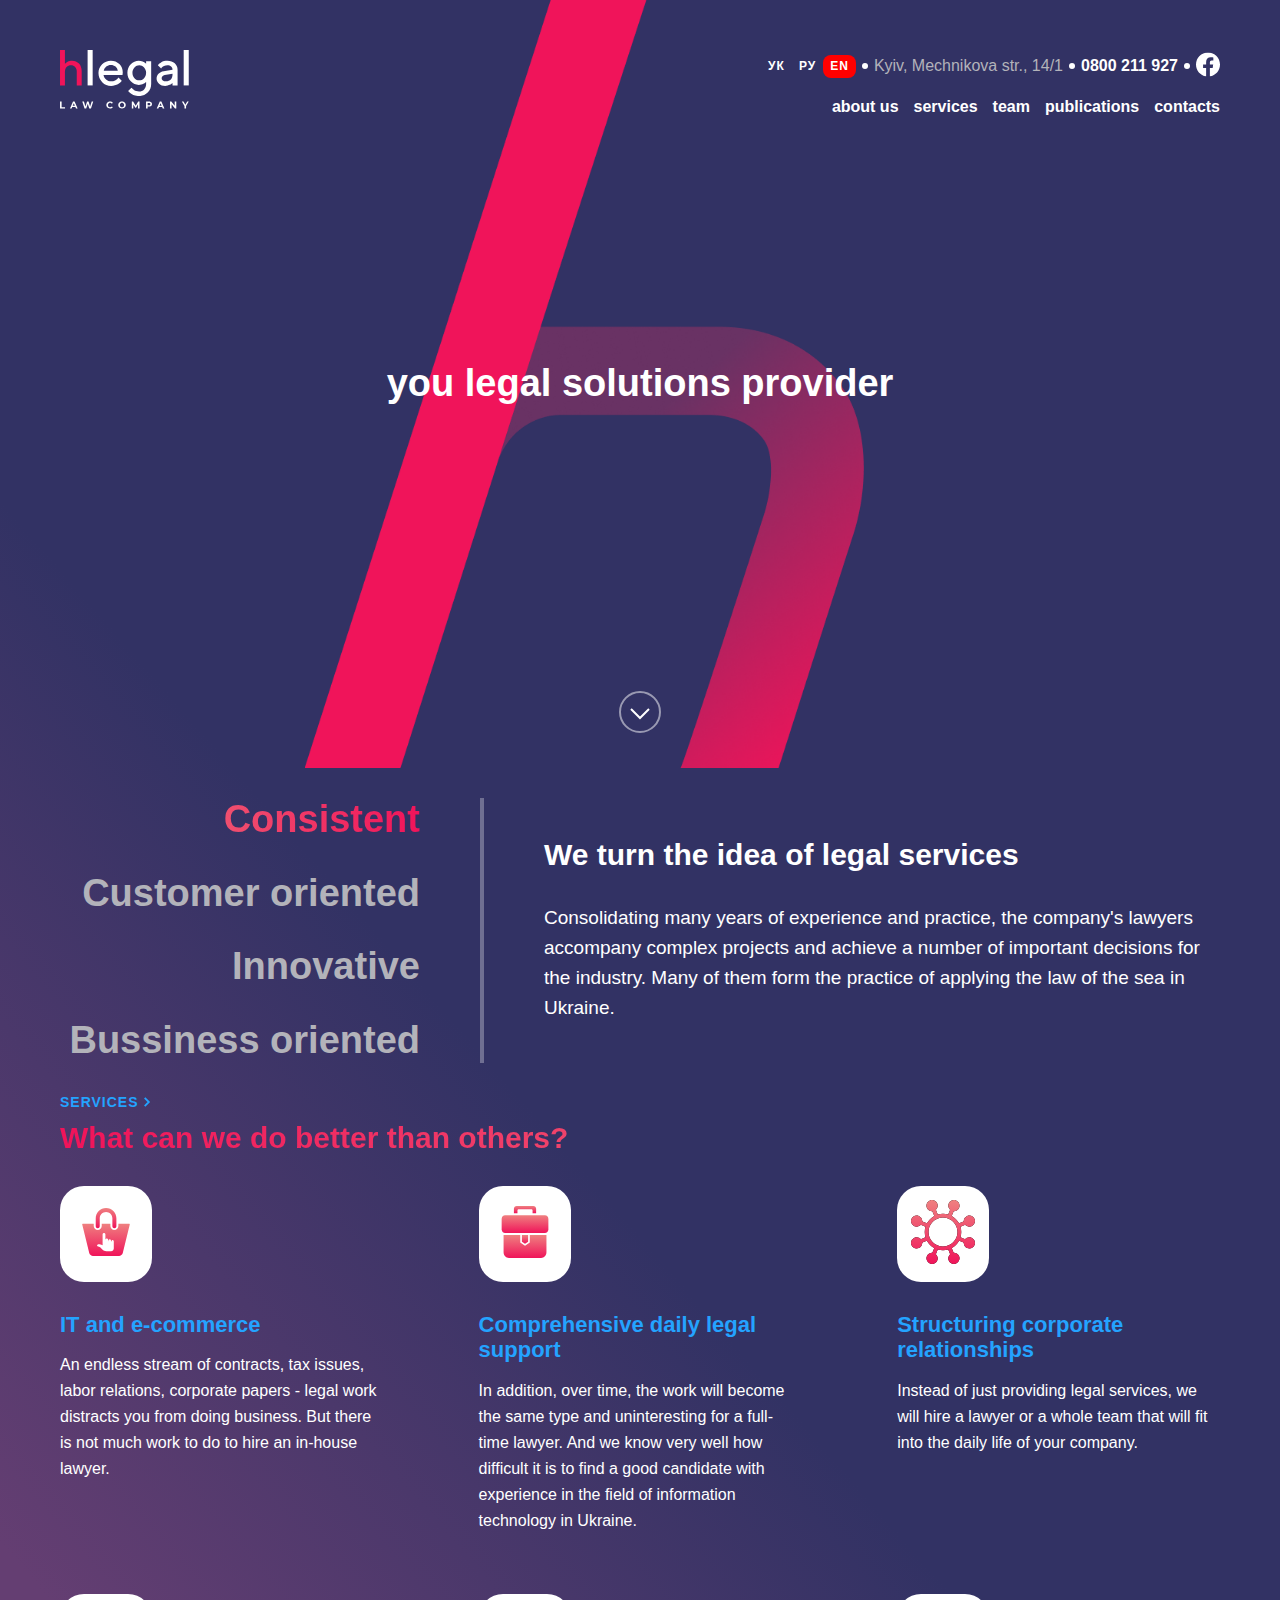
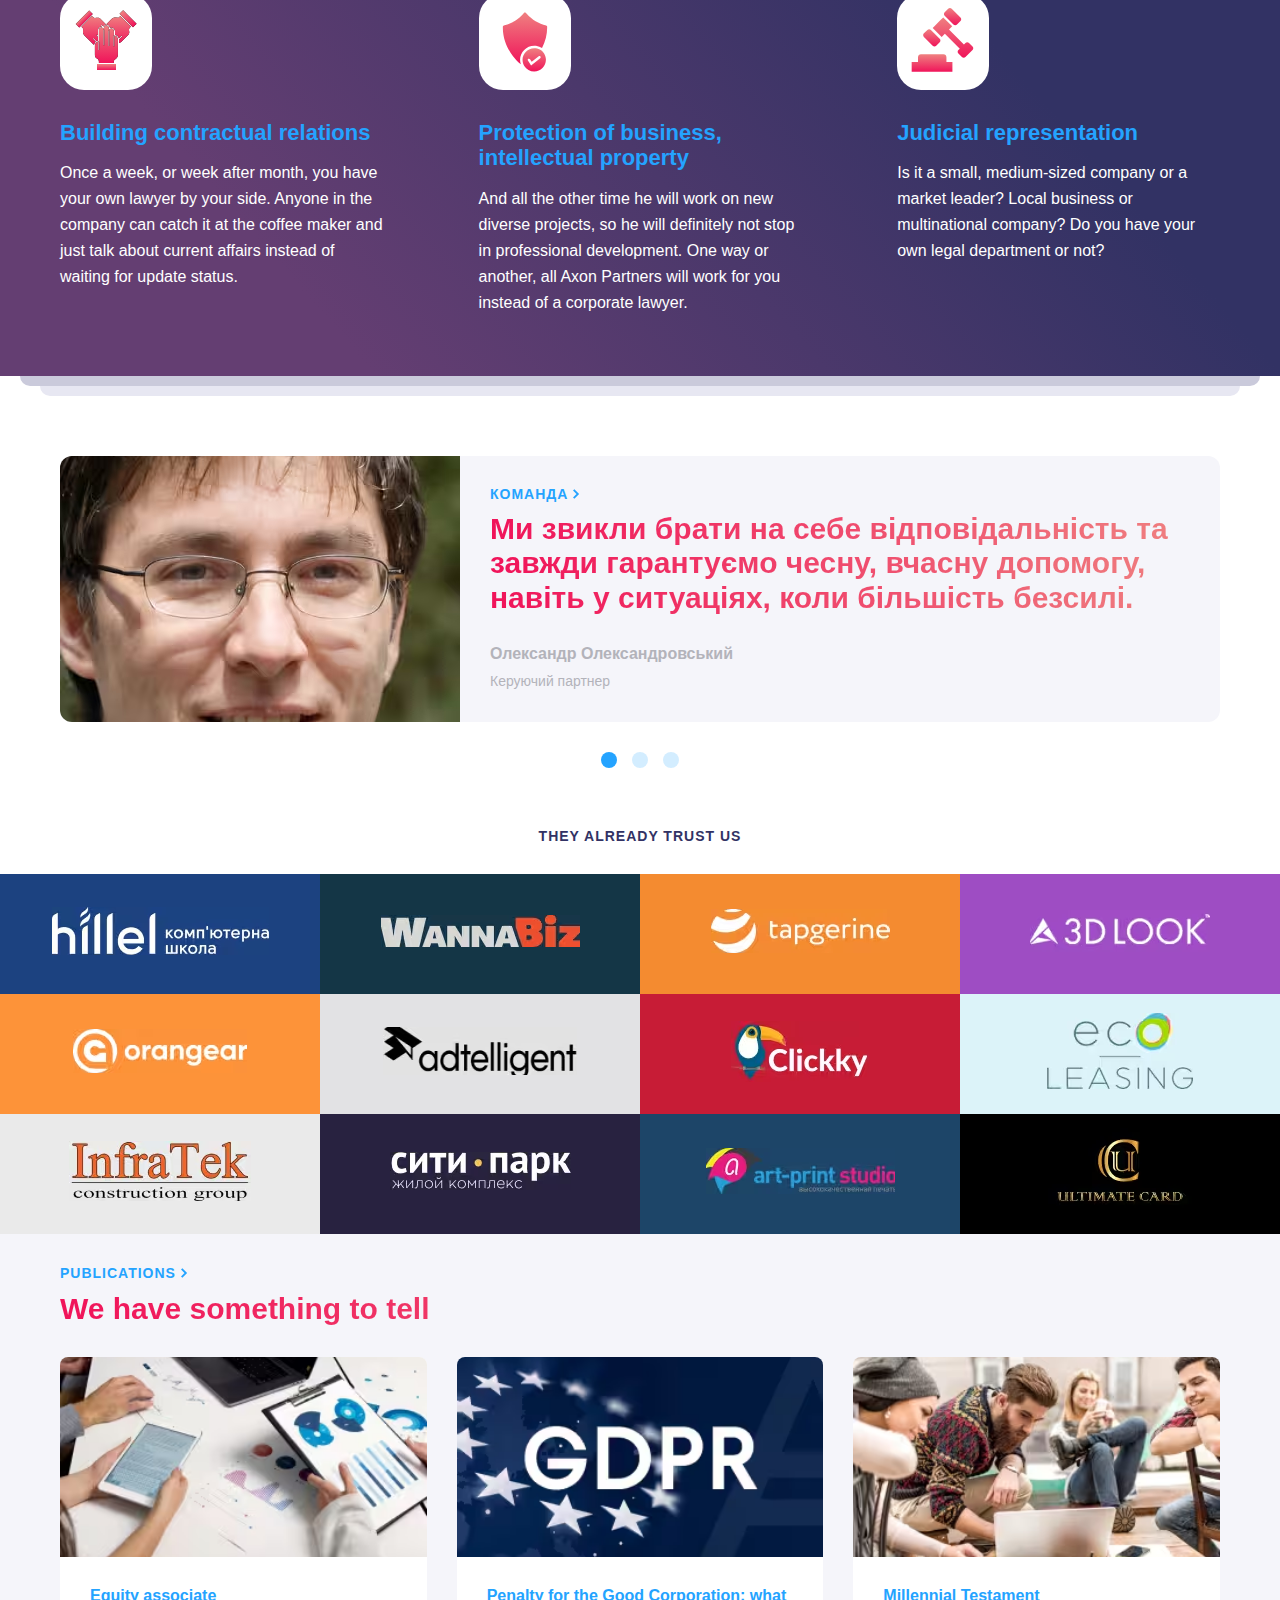
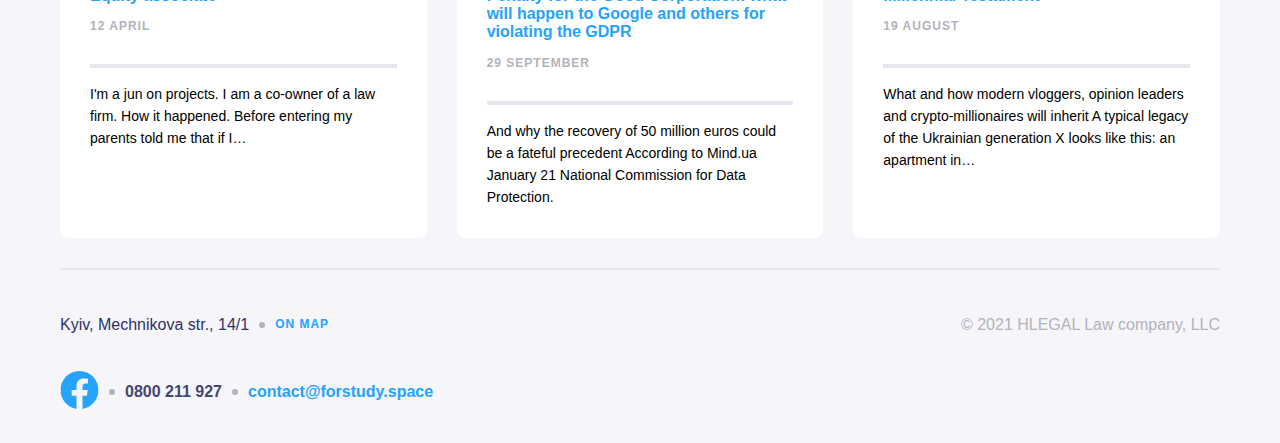
==== commit f02c789c: "hovers added" ====
--- a/index.html
+++ b/index.html
@@ -11,10 +11,10 @@
 
 <body>
     <div class="background">
-        <div class="dropdown">
+        <div class="dropdown mobile">
         <div class="menu-sheet">
             <div class="bc">
-                <button class="close">
+                <button type="button" class="close">
                     <svg xmlns="http://www.w3.org/2000/svg" width="32" height="32" viewBox="0 0 32 32" fill="none">
                         <path d="M7 7L25 25" stroke="#EC6F5D" stroke-width="2"/>
                         <path d="M25 7L7 25" stroke="#EC6F5D" stroke-width="2"/>
@@ -61,7 +61,7 @@
                             <svg xmlns="http://www.w3.org/2000/svg" width="24" height="25" viewBox="0 0 24 25"
                                 fill="none">
                                 <g clip-path="url(#clip0_118239_2805)">
-                                    <path
+                                    <path class="hover"
                                         d="M24 12.5733C24 5.90541 18.6274 0.5 12 0.5C5.37258 0.5 0 5.90541 0 12.5733C0 18.5995 4.38823 23.5943 10.125 24.5V16.0633H7.07813V12.5733H10.125V9.91343C10.125 6.88755 11.9165 5.21615 14.6576 5.21615C15.9705 5.21615 17.3438 5.45195 17.3438 5.45195V8.42313H15.8306C14.3399 8.42313 13.875 9.35379 13.875 10.3086V12.5733H17.2031L16.6711 16.0633H13.875V24.5C19.6118 23.5943 24 18.5995 24 12.5733Z"
                                         fill="white" />
                                 </g>
@@ -154,7 +154,7 @@
                 <svg xmlns="http://www.w3.org/2000/svg" width="42" height="42" viewBox="0 0 42 42" fill="none">
                     <g clip-path="url(#clip0_22728_11353)">
                         <circle opacity="0.5" cx="21" cy="21" r="20" stroke="white" stroke-width="2" />
-                        <path d="M12 18L21 27L30 18" stroke="white" stroke-width="2" />
+                        <path class="hover" d="M12 18L21 27L30 18" stroke="white" stroke-width="2" />
                     </g>
                     <defs>
                         <clipPath id="clip0_22728_11353">
@@ -572,7 +572,7 @@
                                 <svg xmlns="http://www.w3.org/2000/svg" width="39" height="38" viewBox="0 0 39 38"
                                     fill="none">
                                     <g clip-path="url(#clip0_119793_2850)">
-                                        <path
+                                        <path class="hover"
                                             d="M38.5 19.1161C38.5 8.55857 29.9934 0 19.5 0C9.00658 0 0.5 8.55857 0.5 19.1161C0.5 28.6575 7.44803 36.5659 16.5312 38V24.6419H11.707V19.1161H16.5312V14.9046C16.5312 10.1136 19.3678 7.46723 23.7078 7.46723C25.7866 7.46723 27.9609 7.84059 27.9609 7.84059V12.545H25.5651C23.2048 12.545 22.4688 14.0185 22.4688 15.5302V19.1161H27.7383L26.8959 24.6419H22.4688V38C31.552 36.5659 38.5 28.6575 38.5 19.1161Z"
                                             fill="#24A3FF" />
                                     </g>
--- a/css/style.css
+++ b/css/style.css
@@ -671,6 +671,11 @@
   cursor: pointer;
 }
 
+div.lang label:hover {
+  border-radius: 8px;
+  background: rgba(255, 255, 255, 0.2);
+}
+
 div.address {
   display: none;
 }
@@ -734,12 +739,21 @@
   text-decoration: none;
 }
 
+div.navigation > a.nav-link:hover {
+  text-decoration: underline;
+  text-underline-offset: 7px;
+}
+
 .dropdown {
-  display: block;
+  background: rgba(50, 50, 100, 0.7);
   position: fixed;
-  bottom: 0;
+  width: 100%;
+  height: 100%;
+}
+
+.mobile {
   z-index: 5;
-  width: 100%;
+  display: none;
 }
 
 button.hamburger {
@@ -780,6 +794,10 @@
   background: #FFF;
   padding: 12px;
   display: block;
+  position: fixed;
+  bottom: 0;
+  left: 8px;
+  right: 8px;
 }
 
 div.bc {
@@ -977,6 +995,10 @@
   font-size: 16px;
   font-weight: 700;
   text-decoration: none;
+}
+
+.email a:hover {
+  color: #F0145A;
 }
 
 .copyright {
@@ -1039,6 +1061,10 @@
   margin: auto;
 }
 
+path.hover:hover {
+  fill: #F0145A;
+}
+
 @media (min-width: 768px) {
   section.top {
     padding: 0 60px;
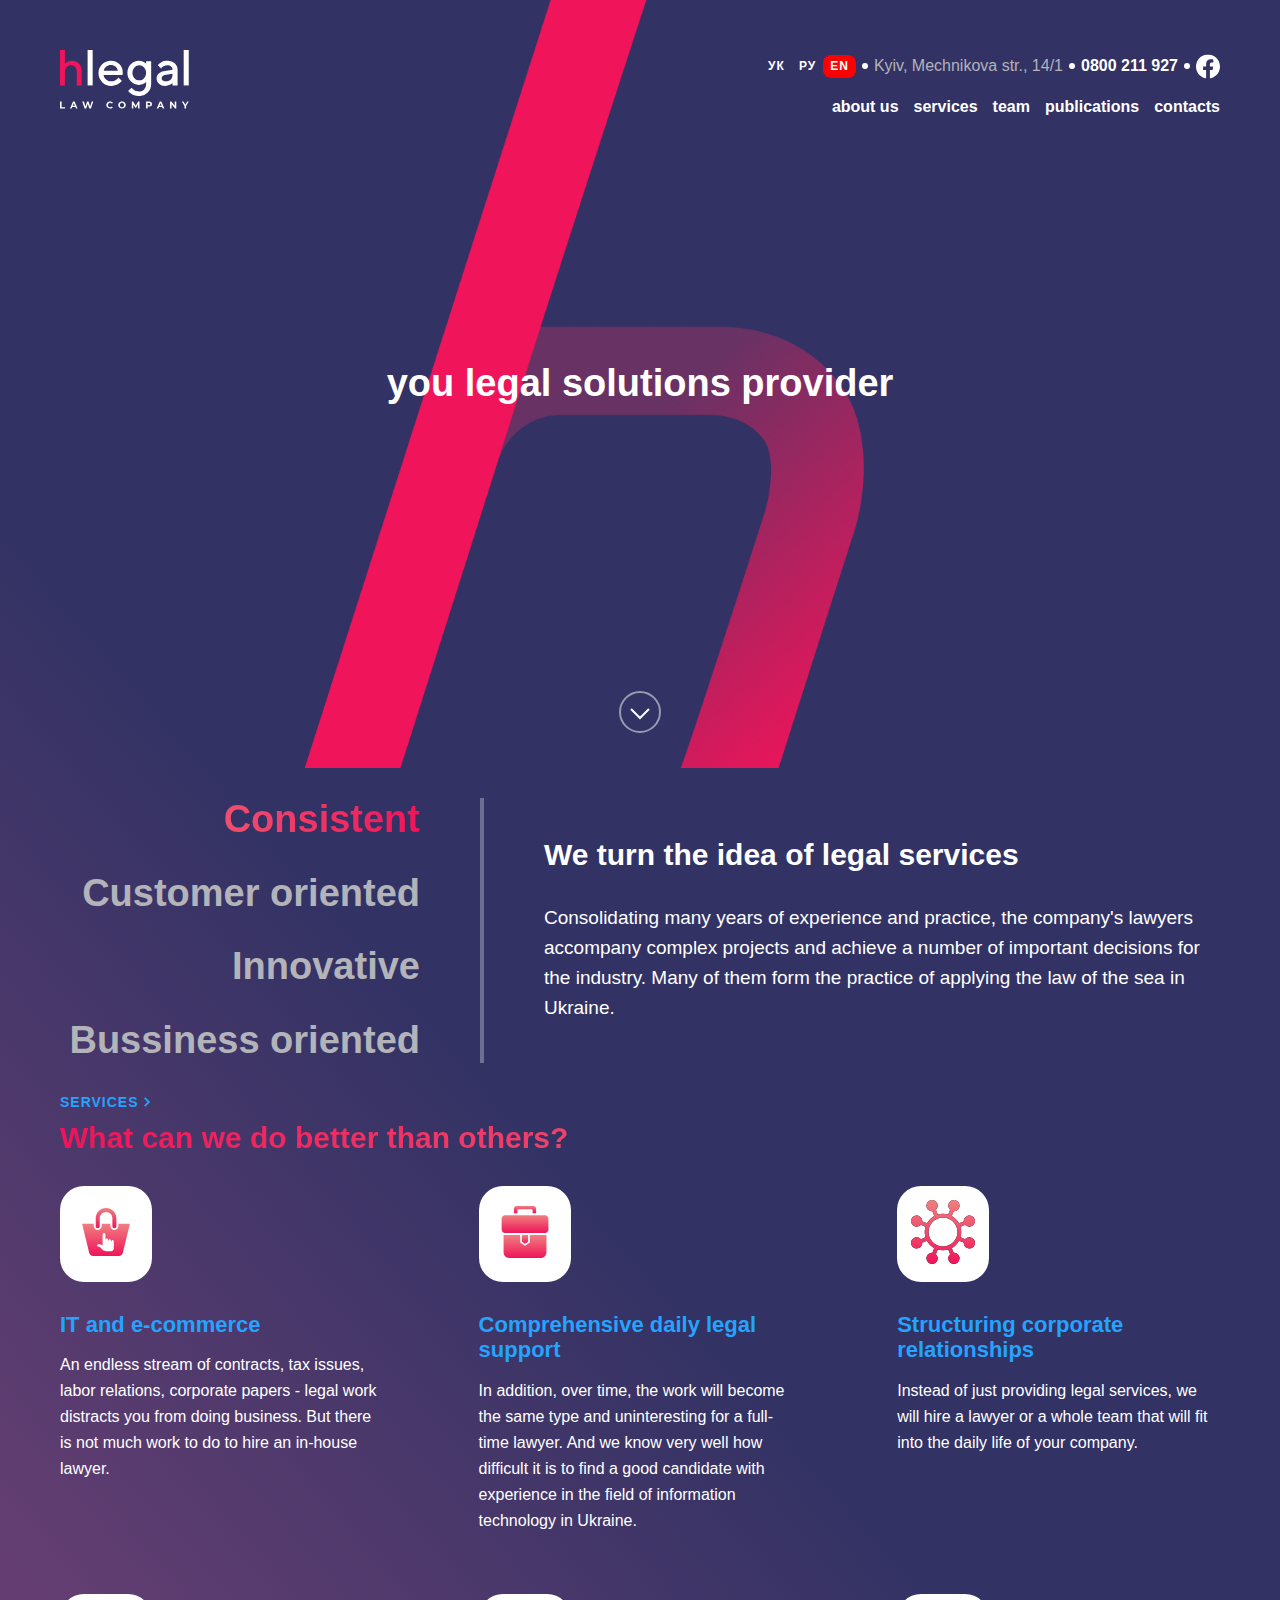
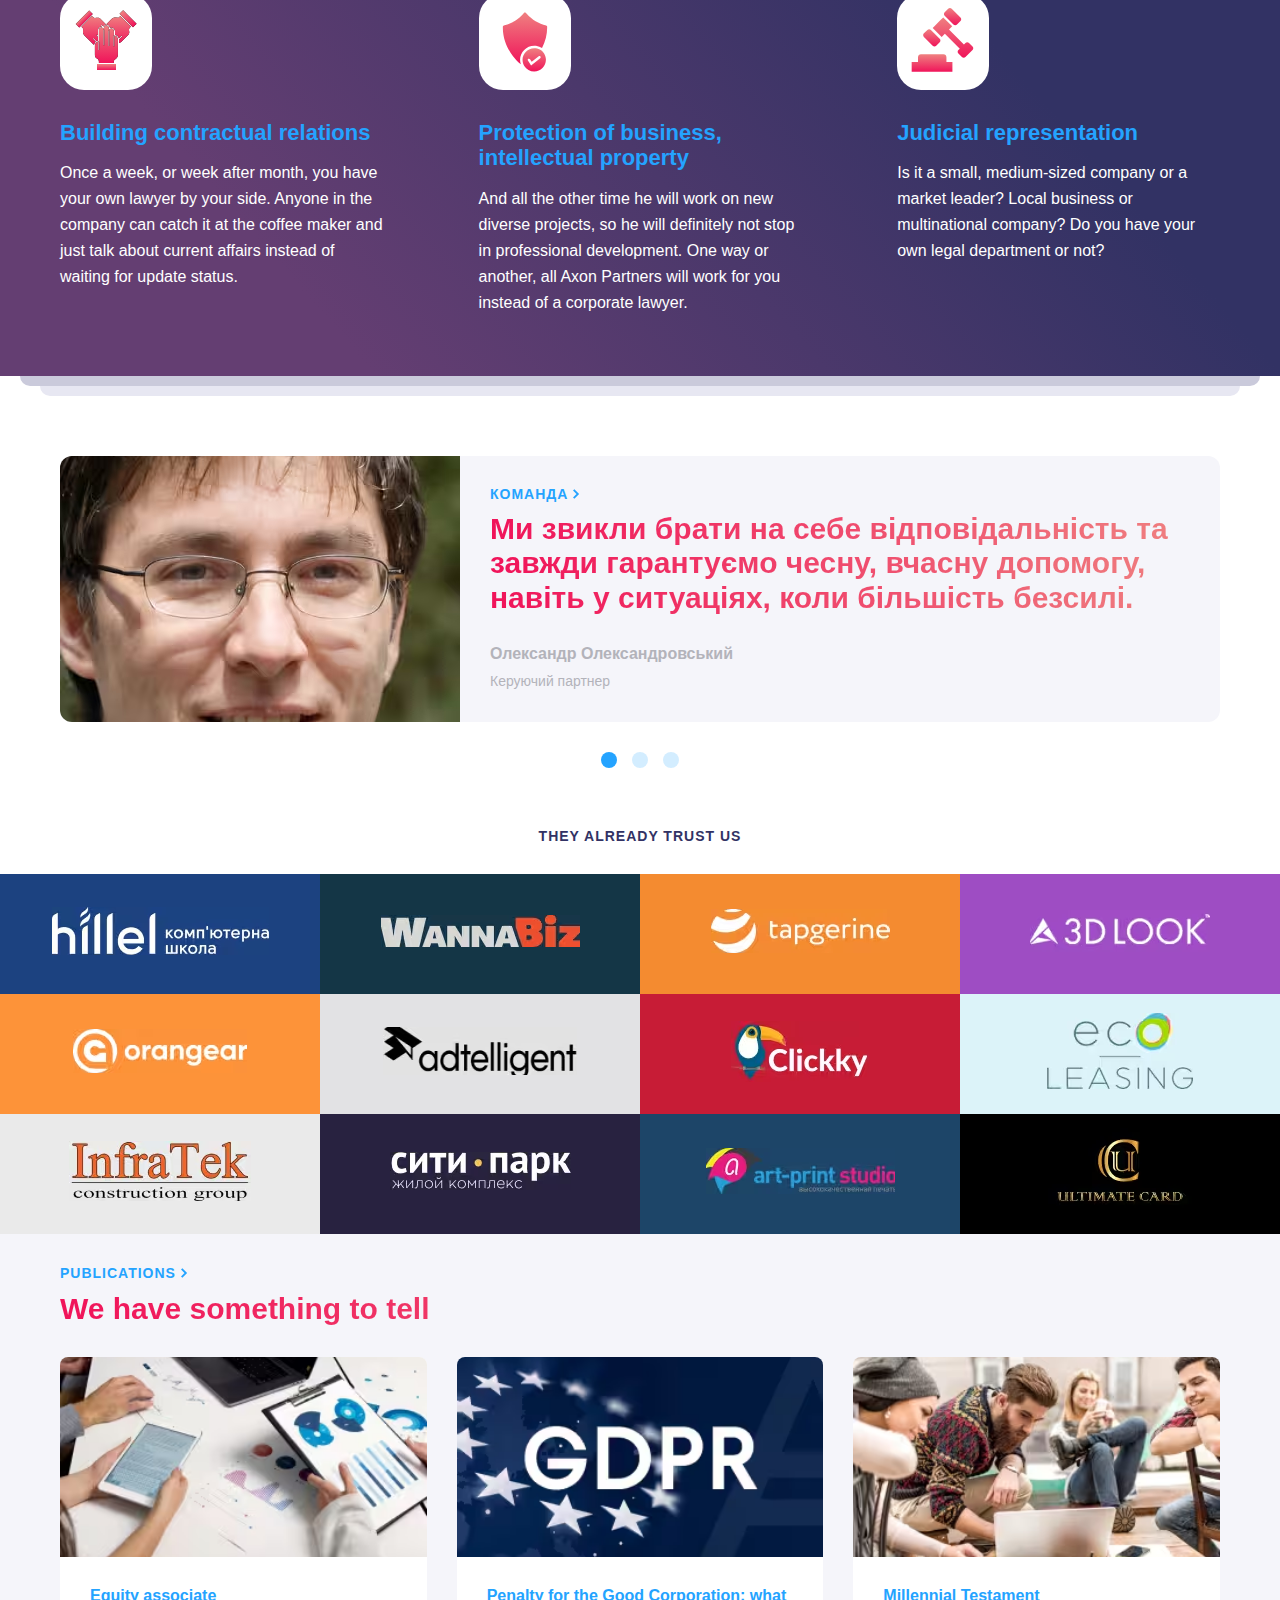
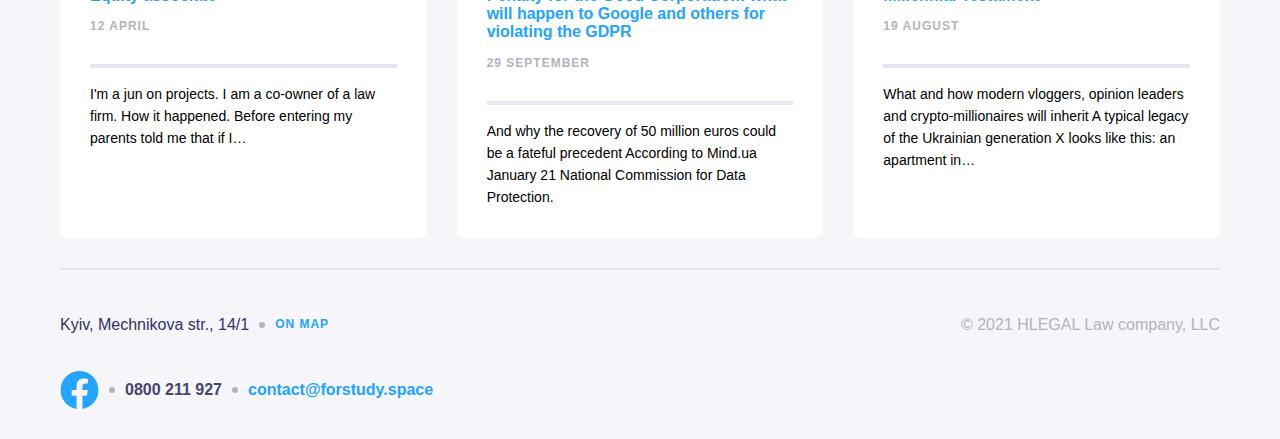
==== commit 32c6533b: "lang swither chenged" ====
--- a/index.html
+++ b/index.html
@@ -35,7 +35,7 @@
                 <!-- start lagns and contatcs -->
                 <div class="contacts">
                     <div class="lang">
-                        <label>
+                        <!-- <label>
                             <input class="switcher" name="lang" type="radio" value="УК">
                             <span class="lang-name">УК</span>
                         </label>
@@ -46,7 +46,11 @@
                         <label>
                             <input class="switcher" name="lang" checked type="radio" value="EN">
                             <span class="lang-name">EN</span>
-                        </label>
+                        </label> -->
+                        <a class="switcher" href=""><span class="lang-name">УК</span></a>
+                        <a class="switcher" href=""><span class="lang-name">РУ</span></a>
+                        <a class="switcher selected" href=""><span class="lang-name">EN</span></a>
+                        
                     </div>
                     <div class="address">
                         <a
--- a/css/style.css
+++ b/css/style.css
@@ -665,13 +665,13 @@
   letter-spacing: 1px;
 }
 
-div.lang label:has(input:checked) {
+div.lang a.selected {
   border-radius: 8px;
   background: red;
   cursor: pointer;
 }
 
-div.lang label:hover {
+div.lang a:hover {
   border-radius: 8px;
   background: rgba(255, 255, 255, 0.2);
 }
@@ -721,6 +721,10 @@
   align-items: center;
   background-color: rgba(245, 245, 250, 0.2);
   order: 1;
+}
+
+div.contacts div.social {
+  font-size: 0;
 }
 
 div.contacts > div {
@@ -999,6 +1003,10 @@
 
 .email a:hover {
   color: #F0145A;
+}
+
+div.foot-social {
+  font-size: 0;
 }
 
 .copyright {
@@ -1061,7 +1069,7 @@
   margin: auto;
 }
 
-path.hover:hover {
+div.social > a:hover > svg > g > path, div.foot-social > a:hover > svg > g > path {
   fill: #F0145A;
 }
 
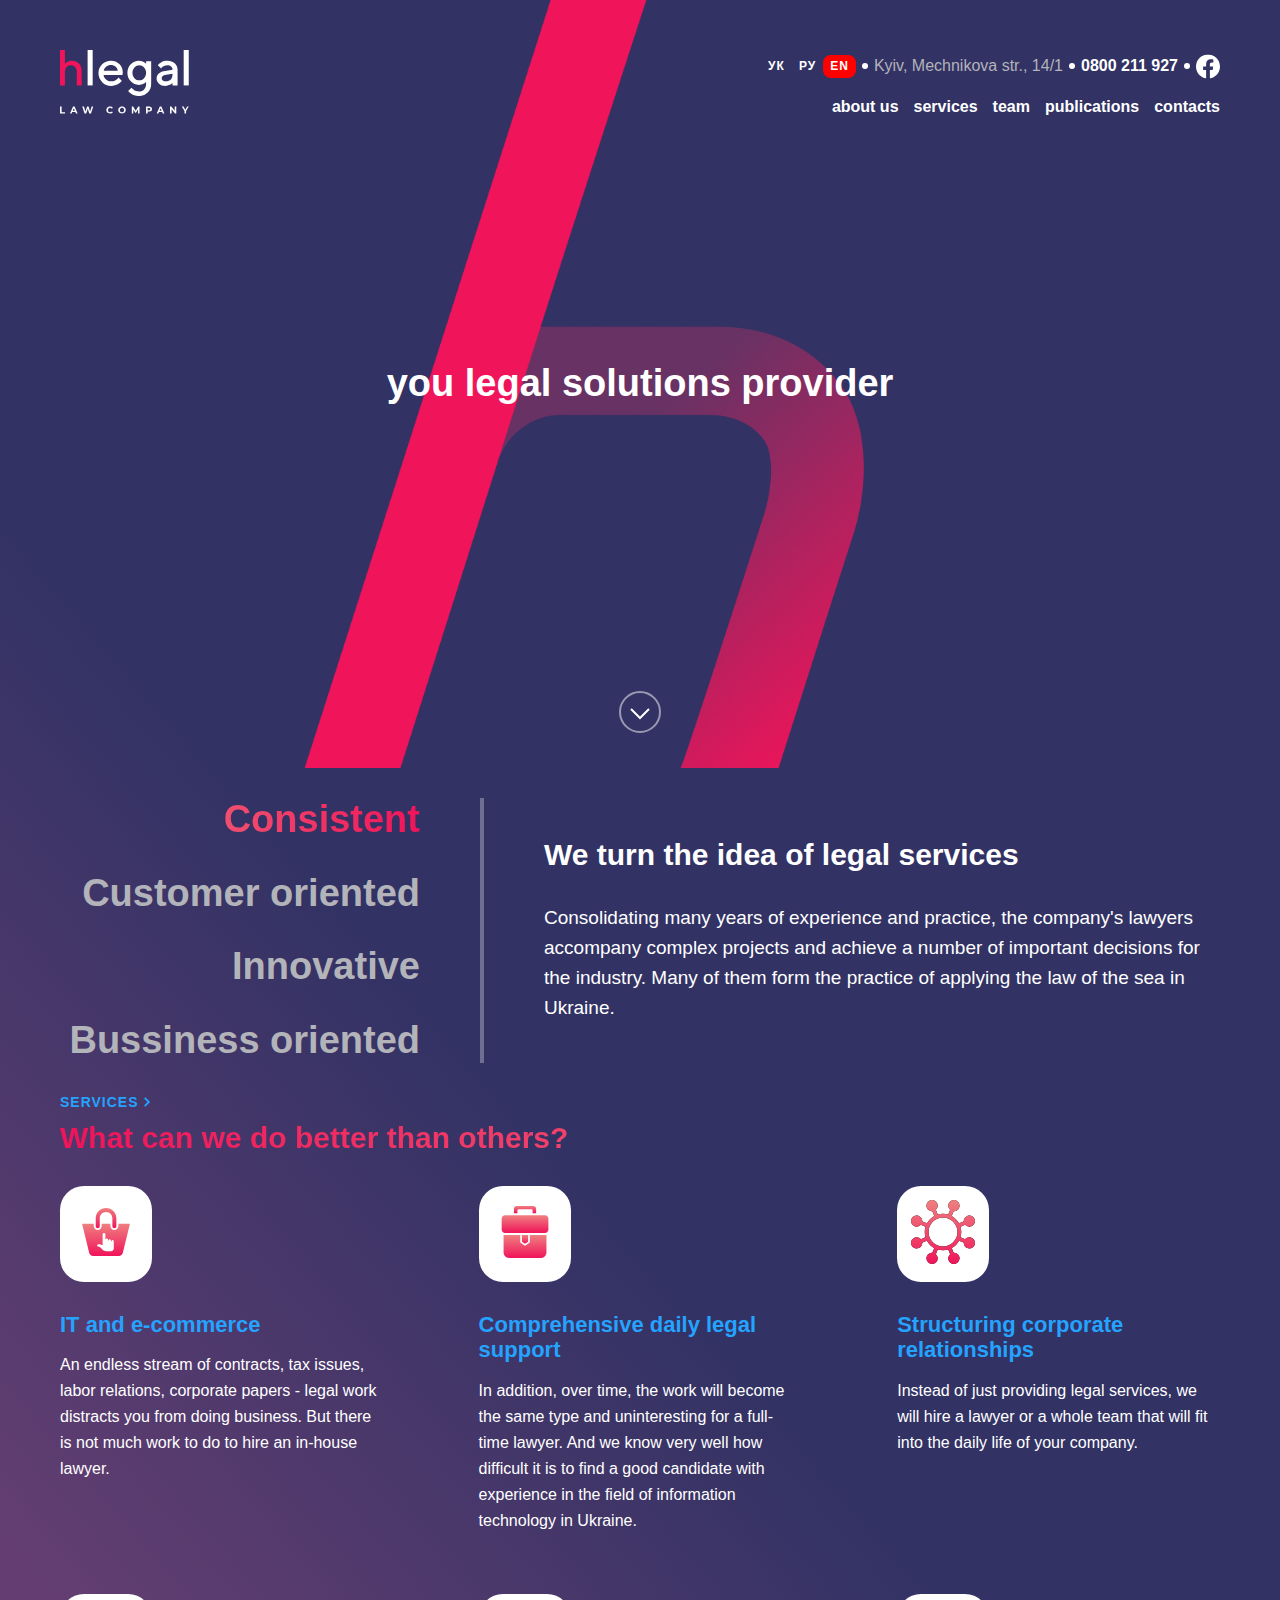
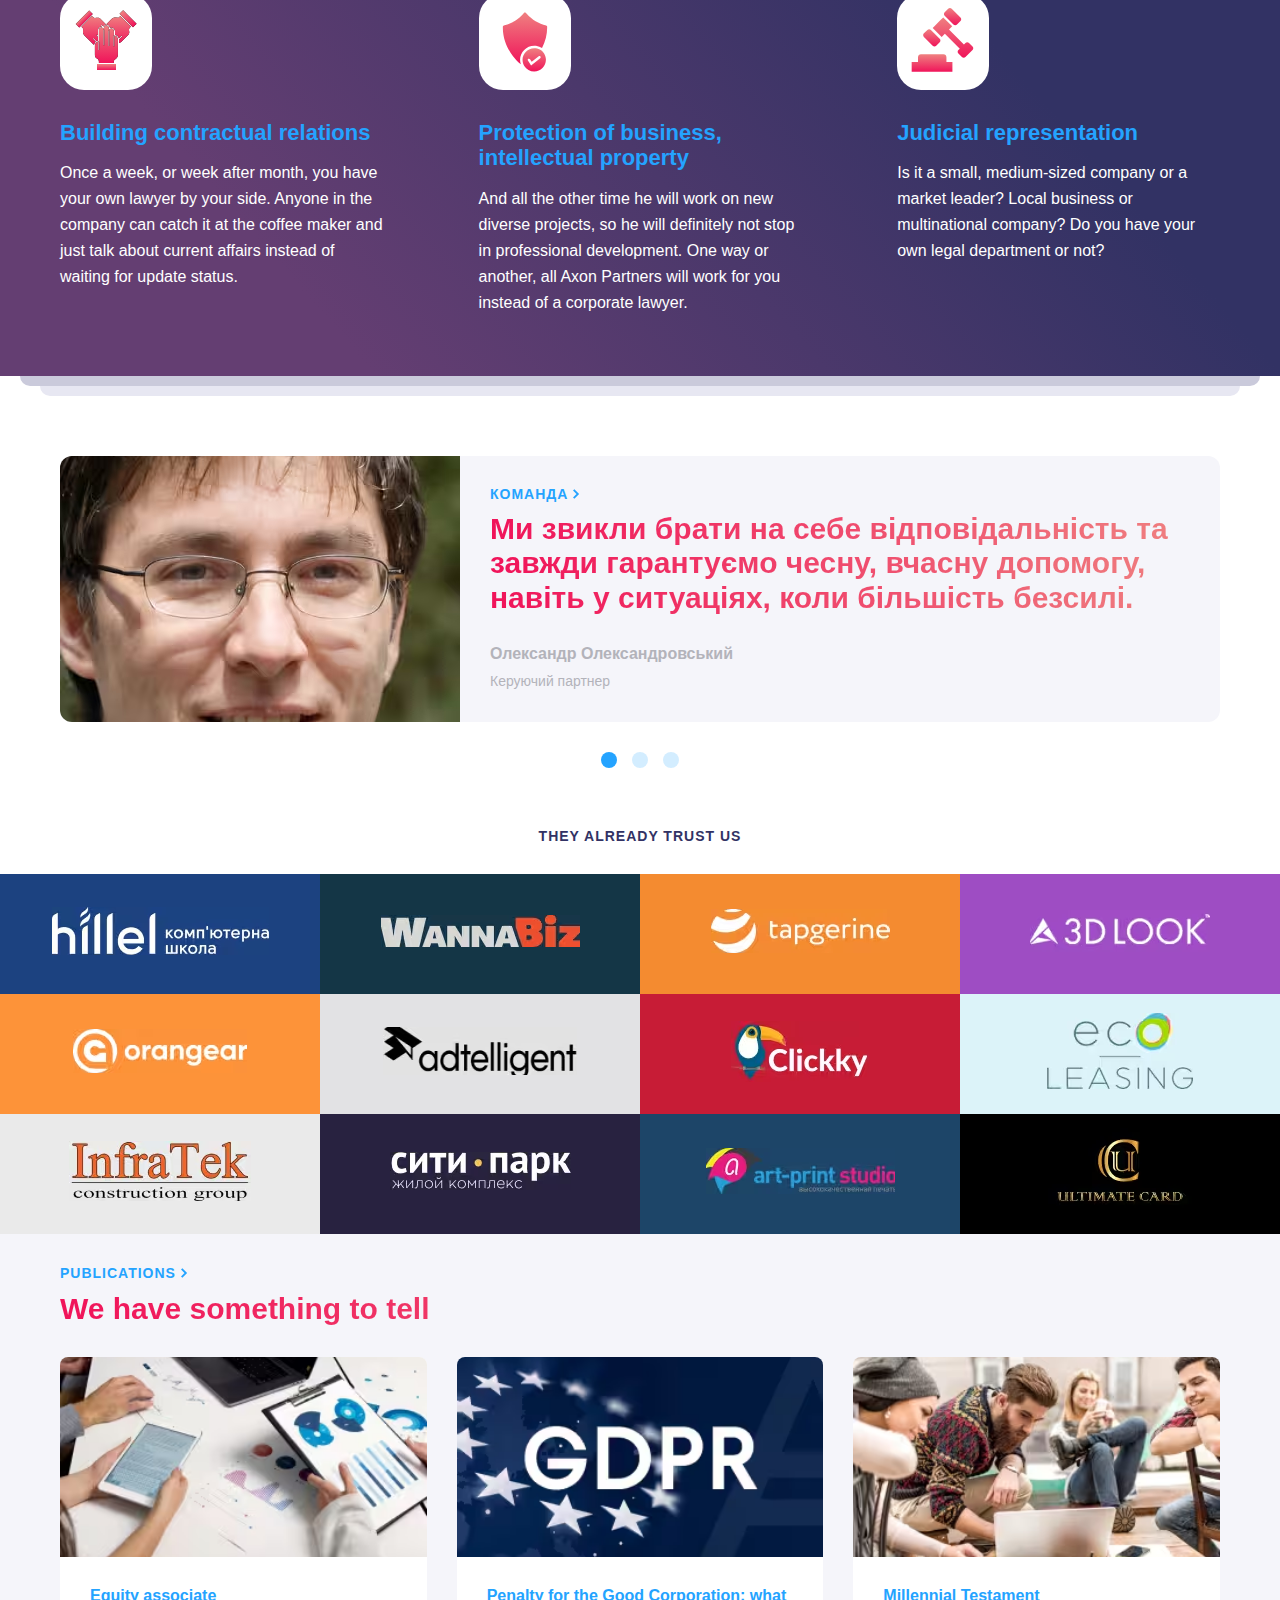
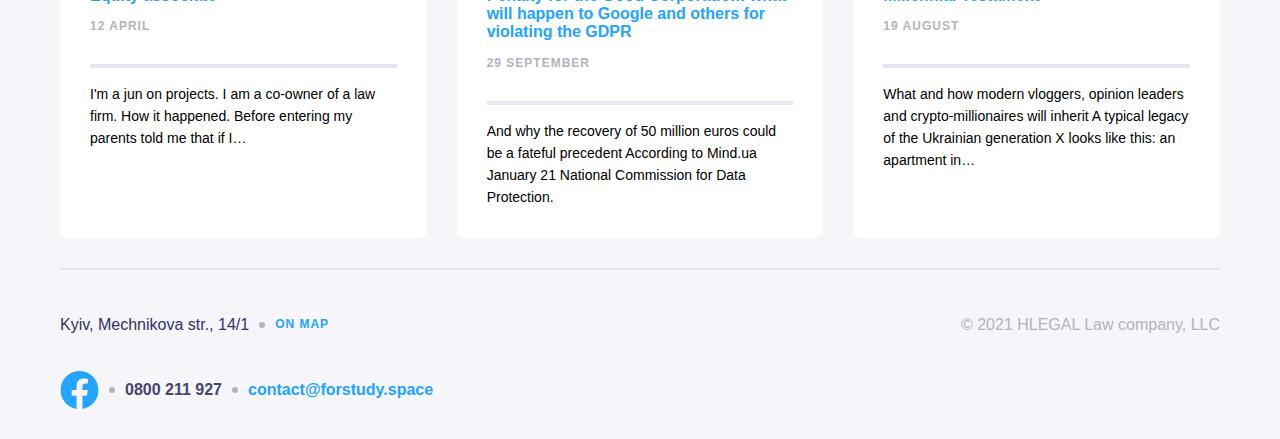
==== commit b45298a6: "part 1 finished" ====
--- a/index.html
+++ b/index.html
@@ -12,45 +12,31 @@
 <body>
     <div class="background">
         <div class="dropdown mobile">
-        <div class="menu-sheet">
-            <div class="bc">
-                <button type="button" class="close">
-                    <svg xmlns="http://www.w3.org/2000/svg" width="32" height="32" viewBox="0 0 32 32" fill="none">
-                        <path d="M7 7L25 25" stroke="#EC6F5D" stroke-width="2"/>
-                        <path d="M25 7L7 25" stroke="#EC6F5D" stroke-width="2"/>
-                      </svg>
-                </button>
-            </div>
-            <div class="dropdown-content">
-                <a href="">about us</a>
-                <a href="">послуги</a>
-                <a href="">команда</a>
-                <a href="">публікації</a>
-                <a href="">контакти</a>
-            </div>
-        </div>
+            <div class="menu-sheet">
+                <div class="bc">
+                    <button type="button" class="close">
+                        <svg xmlns="http://www.w3.org/2000/svg" width="32" height="32" viewBox="0 0 32 32" fill="none">
+                            <path d="M7 7L25 25" stroke="#EC6F5D" stroke-width="2" />
+                            <path d="M25 7L7 25" stroke="#EC6F5D" stroke-width="2" />
+                        </svg>
+                    </button>
+                </div>
+                <div class="dropdown-content">
+                    <a href="">about us</a>
+                    <a href="">послуги</a>
+                    <a href="">команда</a>
+                    <a href="publications.html">публікації</a>
+                    <a href="">контакти</a>
+                </div>
+            </div>
         </div>
         <div class="main-splash">
             <header class="header">
-                <!-- start lagns and contatcs -->
                 <div class="contacts">
                     <div class="lang">
-                        <!-- <label>
-                            <input class="switcher" name="lang" type="radio" value="УК">
-                            <span class="lang-name">УК</span>
-                        </label>
-                        <label>
-                            <input class="switcher" name="lang" type="radio" value="РУ">
-                            <span class="lang-name">РУ</span>
-                        </label>
-                        <label>
-                            <input class="switcher" name="lang" checked type="radio" value="EN">
-                            <span class="lang-name">EN</span>
-                        </label> -->
                         <a class="switcher" href=""><span class="lang-name">УК</span></a>
                         <a class="switcher" href=""><span class="lang-name">РУ</span></a>
                         <a class="switcher selected" href=""><span class="lang-name">EN</span></a>
-                        
                     </div>
                     <div class="address">
                         <a
@@ -78,9 +64,9 @@
                         </a>
                     </div>
                 </div>
-                <!-- end lagns and contatcs -->
                 <!-- start logo -->
                 <div class="logo">
+                    <a class="main-logo" href="index.html">
                     <svg xmlns="http://www.w3.org/2000/svg" width="70" height="25" viewBox="0 0 70 25" fill="none">
                         <path
                             d="M2.64358 0H0V19.0926H2.64358V12.0094C2.64358 10.8111 2.94163 9.86583 3.53774 9.20012C4.13384 8.53441 4.95024 8.18824 5.96102 8.18824C6.82926 8.18824 7.55495 8.50778 8.13809 9.12024C8.72123 9.74601 9.01929 10.5315 9.01929 11.4769V19.1059H11.6758V11.4769C11.6758 9.71938 11.1964 8.3347 10.2374 7.29619C9.27846 6.25768 8.02146 5.73843 6.49233 5.73843C6.05173 5.73843 5.61114 5.79168 5.1835 5.91151C4.7429 6.03134 4.39301 6.16448 4.10792 6.31094C3.82283 6.45739 3.5507 6.61717 3.30448 6.80356C3.05826 6.98996 2.8898 7.12311 2.81205 7.20299C2.73429 7.28288 2.6695 7.33613 2.64358 7.37608V0Z"
@@ -127,6 +113,7 @@
                             d="M67.9013 2.71039V4.01603H67.0485V2.69986L65.6217 0.330754H66.5273L67.5117 1.96807L68.4963 0.330754H69.3333L67.9013 2.71039Z"
                             fill="white" />
                     </svg>
+                </a>
                 </div>
                 <!-- end logo -->
 
@@ -137,21 +124,21 @@
                     <a class="nav-link" href="">about us</a>
                     <a class="nav-link" href="">services</a>
                     <a class="nav-link" href="">team</a>
-                    <a class="nav-link" href="">publications</a>
+                    <a class="nav-link" href="publications.html">publications</a>
                     <a class="nav-link" href="">contacts</a>
                 </div>
                 <!-- end nav menu -->
 
                 <!-- start burger menu -->
-                
-                    <button class="hamburger">
-                        <svg xmlns="http://www.w3.org/2000/svg" width="32" height="33" viewBox="0 0 32 33" fill="none">
-                            <path d="M7 10.5H25" stroke="white" stroke-width="2" />
-                            <path d="M7 16.5H25" stroke="white" stroke-width="2" />
-                            <path d="M7 22.5H25" stroke="white" stroke-width="2" />
-                        </svg>
-                    </button>
-                   
+
+                <button class="hamburger">
+                    <svg xmlns="http://www.w3.org/2000/svg" width="32" height="33" viewBox="0 0 32 33" fill="none">
+                        <path d="M7 10.5H25" stroke="white" stroke-width="2" />
+                        <path d="M7 16.5H25" stroke="white" stroke-width="2" />
+                        <path d="M7 22.5H25" stroke="white" stroke-width="2" />
+                    </svg>
+                </button>
+
                 <!-- end nav menu -->
             </header>
             <button class="scroll-button">
@@ -387,115 +374,90 @@
     <div class="wrapper-clients">
         <p class="slogan">they already trust us</p>
         <section class="clients">
-            <div class="first-item client">
-                <a href="#">
-                    <picture>
-                        <source type="image/avif" srcset="images/partners-logo/Hillel-Logo-OneLine-White-Uk.avif">
-                        <source type="image/webp" srcset="images/partners-logo/Hillel-Logo-OneLine-White-Uk.webp">
-                        <img src="images/partners-logo/Hillel-Logo-OneLine-White-Uk.jpg" alt="hilel-logo">
-                    </picture>
-                </a>
-            </div>
-            <div class="second-item client">
-                <a href="#">
-                    <picture>
-                        <source type="image/avif" srcset="images/partners-logo/image.avif">
-                        <source type="image/webp" srcset="images/partners-logo/image.webp">
-                        <img src="images/partners-logo/image.jpg" alt="wanna-biz">
-                    </picture>
-                </a>
-            </div>
-            <div class="third-item client">
-                <a href="#">
-                    <picture>
-                        <source type="image/avif" srcset="images/partners-logo/logo_1.avif">
-                        <source type="image/webp" srcset="images/partners-logo/logo_1.webp">
-                        <img src="images/partners-logo/logo_1.jpg" alt="tapgerine">
-                    </picture>
-                </a>
-            </div>
-            <div class="fourth-item client">
-                <a href="#">
-                    <picture>
-                        <source type="image/avif" srcset="images/partners-logo/retina_2.avif">
-                        <source type="image/webp" srcset="images/partners-logo/retina_2.webp">
-                        <img src="images/partners-logo/retina_2.jpg" alt="3Dlook">
-                    </picture>
-                </a>
-            </div>
-            <div class="fifth-item client">
-                <a href="#">
-                    <picture>
-                        <source type="image/avif" srcset="images/partners-logo/Frame_6.avif">
-                        <source type="image/webp" srcset="images/partners-logo/Frame_6.webp">
-                        <img src="images/partners-logo/Frame_6.jpg" alt="orangear">
-                    </picture>
-                </a>
-            </div>
-            <div class="sixth-item client">
-                <a href="#">
-                    <picture>
-                        <source type="image/avif" srcset="images/partners-logo/Frame_7.avif">
-                        <source type="image/webp" srcset="images/partners-logo/Frame_7.webp">
-                        <img src="images/partners-logo/Frame_7.jpg" alt="adtelligent">
-                    </picture>
-                </a>
-            </div>
-            <div class="seventh-item client">
-                <a href="#">
-                    <picture>
-                        <source type="image/avif" srcset="images/partners-logo/logo_2.avif">
-                        <source type="image/webp" srcset="images/partners-logo/logo_2.webp">
-                        <img src="images/partners-logo/logo_2.jpg" alt="clickky">
-                    </picture>
-                </a>
-            </div>
-            <div class="eighth-item client">
-                <a href="#">
-                    <picture>
-                        <source type="image/avif" srcset="images/partners-logo/ecolease.avif">
-                        <source type="image/webp" srcset="images/partners-logo/ecolease.webp">
-                        <img src="images/partners-logo/ecolease.jpg" alt="ecolease">
-                    </picture>
-                </a>
-            </div>
-            <div class="nineth-item client">
-                <a href="#">
-                    <picture>
-                        <source type="image/avif" srcset="images/partners-logo/image_2.avif">
-                        <source type="image/webp" srcset="images/partners-logo/image_2.webp">
-                        <img src="images/partners-logo/image_2.jpg" alt="infra-teck">
-                    </picture>
-                </a>
-            </div>
-            <div class="tenth-item client">
-                <a href="#">
-                    <picture>
-                        <source type="image/avif" srcset="images/partners-logo/icon-logo_1.avif">
-                        <source type="image/webp" srcset="images/partners-logo/icon-logo_1.webp">
-                        <img src="images/partners-logo/icon-logo_1.jpg" alt="citypark">
-                    </picture>
-                </a>
-            </div>
-            <div class="eleventh-item client">
-                <a href="#">
-                    <picture>
-                        <source type="image/avif" srcset="images/partners-logo/logo.avif">
-                        <source type="image/webp" srcset="images/partners-logo/logo.webp">
-                        <img src="images/partners-logo/logo.jpg" alt="art-print">
-                    </picture>
-                </a>
-            </div>
-            <div class="twelfth-item client">
-                <a href="#">
-                    <picture>
-                        <source type="image/avif" srcset="images/partners-logo/logoM.avif">
-                        <source type="image/webp" srcset="images/partners-logo/logoM.webp">
-                        <img src="images/partners-logo/logoM.jpg" alt="ultimate">
-                    </picture>
-                </a>
-            </div>
-
+            <a class="first-item client">
+                <picture>
+                    <source type="image/avif" srcset="images/partners-logo/Hillel-Logo-OneLine-White-Uk.avif">
+                    <source type="image/webp" srcset="images/partners-logo/Hillel-Logo-OneLine-White-Uk.webp">
+                    <img src="images/partners-logo/Hillel-Logo-OneLine-White-Uk.jpg" alt="hilel-logo">
+                </picture>
+            </a>
+            <a class="second-item client">
+                <picture>
+                    <source type="image/avif" srcset="images/partners-logo/image.avif">
+                    <source type="image/webp" srcset="images/partners-logo/image.webp">
+                    <img src="images/partners-logo/image.jpg" alt="wanna-biz">
+                </picture>
+            </a>
+            <a class="third-item client">
+                <picture>
+                    <source type="image/avif" srcset="images/partners-logo/logo_1.avif">
+                    <source type="image/webp" srcset="images/partners-logo/logo_1.webp">
+                    <img src="images/partners-logo/logo_1.jpg" alt="tapgerine">
+                </picture>
+            </a>
+            <a class="fourth-item client">
+                <picture>
+                    <source type="image/avif" srcset="images/partners-logo/retina_2.avif">
+                    <source type="image/webp" srcset="images/partners-logo/retina_2.webp">
+                    <img src="images/partners-logo/retina_2.jpg" alt="3Dlook">
+                </picture>
+            </a>
+            <a class="fifth-item client">
+                <picture>
+                    <source type="image/avif" srcset="images/partners-logo/Frame_6.avif">
+                    <source type="image/webp" srcset="images/partners-logo/Frame_6.webp">
+                    <img src="images/partners-logo/Frame_6.jpg" alt="orangear">
+                </picture>
+            </a>
+            <a class="sixth-item client">
+                <picture>
+                    <source type="image/avif" srcset="images/partners-logo/Frame_7.avif">
+                    <source type="image/webp" srcset="images/partners-logo/Frame_7.webp">
+                    <img src="images/partners-logo/Frame_7.jpg" alt="adtelligent">
+                </picture>
+            </a>
+            <a class="seventh-item client">
+                <picture>
+                    <source type="image/avif" srcset="images/partners-logo/logo_2.avif">
+                    <source type="image/webp" srcset="images/partners-logo/logo_2.webp">
+                    <img src="images/partners-logo/logo_2.jpg" alt="clickky">
+                </picture>
+            </a>
+            <a class="eighth-item client">
+                <picture>
+                    <source type="image/avif" srcset="images/partners-logo/ecolease.avif">
+                    <source type="image/webp" srcset="images/partners-logo/ecolease.webp">
+                    <img src="images/partners-logo/ecolease.jpg" alt="ecolease">
+                </picture>
+            </a>
+            <a class="nineth-item client">
+                <picture>
+                    <source type="image/avif" srcset="images/partners-logo/image_2.avif">
+                    <source type="image/webp" srcset="images/partners-logo/image_2.webp">
+                    <img src="images/partners-logo/image_2.jpg" alt="infra-teck">
+                </picture>
+            </a>
+            <a class="tenth-item client">
+                <picture>
+                    <source type="image/avif" srcset="images/partners-logo/icon-logo_1.avif">
+                    <source type="image/webp" srcset="images/partners-logo/icon-logo_1.webp">
+                    <img src="images/partners-logo/icon-logo_1.jpg" alt="citypark">
+                </picture>
+            </a>
+            <a class="eleventh-item client">
+                <picture>
+                    <source type="image/avif" srcset="images/partners-logo/logo.avif">
+                    <source type="image/webp" srcset="images/partners-logo/logo.webp">
+                    <img src="images/partners-logo/logo.jpg" alt="art-print">
+                </picture>
+            </a>
+            <a class="twelfth-item client">
+                <picture>
+                    <source type="image/avif" srcset="images/partners-logo/logoM.avif">
+                    <source type="image/webp" srcset="images/partners-logo/logoM.webp">
+                    <img src="images/partners-logo/logoM.jpg" alt="ultimate">
+                </picture>
+            </a>
         </section>
     </div>
     <section class="articles">
@@ -555,7 +517,9 @@
                     </div>
                 </div>
             </div>
-            <div class="footer">
+        </div>
+        <footer>
+            <div class="wrapper">
                 <div class="divider"></div>
                 <div class="f-contacts">
                     <div class="address-box">
@@ -602,7 +566,7 @@
                     </div>
                 </div>
             </div>
-        </div>
+        </footer>
     </section>
 </body>
 
--- a/css/style.css
+++ b/css/style.css
@@ -616,6 +616,19 @@
   margin-bottom: 15px;
 }
 
+time {
+  color: #B3B3BA;
+  font-size: 12px;
+  font-weight: 700;
+  letter-spacing: 1px;
+  text-transform: uppercase;
+}
+
+div.divider {
+  margin-top: 15px;
+  border-top: 4px solid #E6E6F0;
+}
+
 div.info {
   padding: 30px;
   background-color: white;
@@ -628,17 +641,6 @@
   font-weight: 700;
   margin-top: 0;
   text-decoration: none;
-}
-div.info time {
-  color: #B3B3BA;
-  font-size: 12px;
-  font-weight: 700;
-  letter-spacing: 1px;
-  text-transform: uppercase;
-}
-div.info div.divider {
-  margin-top: 15px;
-  border-top: 4px solid #E6E6F0;
 }
 div.info p {
   color: #000;
@@ -671,7 +673,7 @@
   cursor: pointer;
 }
 
-div.lang a:hover {
+div.lang a:hover:not(.selected) {
   border-radius: 8px;
   background: rgba(255, 255, 255, 0.2);
 }
@@ -744,6 +746,12 @@
 }
 
 div.navigation > a.nav-link:hover {
+  text-decoration: underline;
+  text-underline-offset: 7px;
+}
+
+div.navigation > a.selected {
+  color: red;
   text-decoration: underline;
   text-underline-offset: 7px;
 }
@@ -943,27 +951,27 @@
   fill: #F0145A;
 }
 
-div.footer {
+footer {
   margin-top: 30px;
   margin-bottom: 0;
 }
-div.footer div.divider {
+footer div.divider {
   border-top: 2px solid #E6E6F0;
 }
-div.footer div.f-contacts {
+footer div.f-contacts {
   display: flex;
   flex-direction: column;
   margin-top: 30px;
   align-items: center;
 }
-div.footer div.address-box {
+footer div.address-box {
   display: flex;
   flex-direction: column;
   align-items: center;
   gap: 10px;
   margin-bottom: 21px;
 }
-div.footer div.foot-address p {
+footer div.foot-address p {
   color: #323264;
   font-size: 16px;
   font-weight: 400;
@@ -1016,6 +1024,141 @@
   color: #B3B3BA;
   font-size: 16px;
   font-weight: 400;
+}
+
+div.contacts.articles {
+  background: #F5F5FA;
+}
+
+div.lang.articles span.lang-name {
+  color: #B3B3BA;
+  text-align: center;
+  font-size: 12px;
+  font-weight: 700;
+  letter-spacing: 1px;
+}
+
+div.phone.articles a {
+  color: #B3B3BA;
+}
+
+div.logo.dark svg > path[fill=white] {
+  fill: #323264;
+}
+
+button.hamburger.dark svg > path[stroke=white] {
+  stroke: #323264;
+}
+
+div.options {
+  display: flex;
+  justify-content: center;
+  margin-bottom: 30px;
+}
+
+.switch-container {
+  display: flex;
+  width: 200px;
+  border-radius: 12px;
+  overflow: hidden;
+  position: relative;
+  background-color: #E6E6F0;
+  padding: 2px;
+  gap: 2px;
+}
+
+.switch-label {
+  flex: 1;
+  padding: 10px 20px;
+  text-align: center;
+  cursor: pointer;
+  z-index: 1;
+  color: #323264;
+  transition: color 0.3s ease;
+}
+
+#news:checked ~ .switch-news,
+#articles:checked ~ .switch-articles {
+  color: #323264;
+  border-radius: 12px;
+}
+
+.slider {
+  position: absolute;
+  left: 2px;
+  right: 2px;
+  width: calc(50% - 3px);
+  height: calc(100% - 4px);
+  background-color: #fff;
+  border-radius: 10px;
+  transition: all 0.3s ease;
+  z-index: 0;
+  padding: 0;
+}
+
+#news:checked ~ .slider {
+  right: calc(50% - 1px);
+}
+
+#articles:checked ~ .slider {
+  left: calc(50% + 1px);
+}
+
+input[type=radio] {
+  display: none;
+}
+
+input:not(:checked) + label.switch-label:hover {
+  background: #F5F5FA;
+  border-radius: 10px;
+}
+
+button.more {
+  padding: 18px 30px;
+  border-radius: 12px;
+  background: #24A3FF;
+  box-shadow: 0px 0px 20px 0px rgba(36, 163, 255, 0.5);
+  border: none;
+  color: #FFF;
+  text-align: center;
+  font-size: 16px;
+  font-weight: 700;
+  margin: 30px auto;
+  display: block;
+}
+
+div.spacer {
+  width: 100%;
+  height: 60px;
+  display: none;
+}
+
+div.lang.articles a:hover:not(.selected) {
+  background-color: #F5F5FA;
+}
+
+div.card.article {
+  display: flex;
+  flex-direction: column;
+  gap: 30px;
+}
+
+div.info-entry {
+  display: flex;
+  gap: 15px;
+  flex-direction: column;
+}
+
+div.spacer {
+  display: block;
+}
+
+p.ben-title.entry {
+  color: #323264;
+}
+
+p.description.article {
+  color: #000;
 }
 
 @font-face {
@@ -1180,13 +1323,13 @@
     height: 1024px;
   }
   /*footer*/
-  div.footer div.f-contacts {
+  footer div.f-contacts {
     flex-direction: row;
     flex-wrap: wrap;
     justify-content: space-between;
     gap: 21px;
   }
-  div.footer div.address-box {
+  footer div.address-box {
     flex-direction: row;
     order: -2;
   }
@@ -1197,7 +1340,7 @@
   div.copyright {
     order: -1;
   }
-  div.footer div.address-box {
+  footer div.address-box {
     margin-bottom: 0;
   }
   div.contact-box > *:not(:last-child):after {
@@ -1214,7 +1357,7 @@
     width: 100%;
     max-width: 100%;
   }
-  div.footer div.address-box {
+  footer div.address-box {
     gap: 0;
   }
   div.contact-box > div {
@@ -1234,6 +1377,50 @@
     display: flex;
     align-items: center;
   }
+  div.contact-box > *:not(:last-child):after {
+    color: #E6E6F0;
+  }
+  /*articles*/
+  div.contacts.articles {
+    background-color: transparent;
+  }
+  div.contacts.articles div:not(:last-child):after {
+    display: inline-block;
+    content: "";
+    width: 6px;
+    height: 6px;
+    border-radius: 50%;
+    background-color: #E6E6F0;
+    margin: 6px;
+  }
+  div.social.articles > a > svg > g > path {
+    fill: #B3B3BA;
+  }
+  div.social.articles > a:hover > svg > g > path {
+    fill: #F0145A;
+  }
+  div.navigation.articles > a.nav-link {
+    color: #24A3FF;
+  }
+  div.navigation.articles > a.nav-link:hover, div.navigation.articles > a.nav-link.selected:hover {
+    text-decoration: underline;
+    text-underline-offset: 7px;
+  }
+  div.navigation.articles > a.nav-link.selected {
+    color: #F0145A;
+    text-decoration: underline;
+    text-underline-offset: 7px;
+  }
+  div.spacer {
+    display: block;
+  }
+  div.cards.articles {
+    display: grid;
+    grid-template-columns: 1fr 1fr;
+  }
+  .card:last-child {
+    grid-column: auto;
+  }
 }
 @media (min-width: 1024px) {
   div.member {
@@ -1302,6 +1489,9 @@
   div.main-splash {
     height: 768px;
   }
+  div.cards.articles {
+    grid-template-columns: 1fr 1fr 1fr;
+  }
 }
 @media (min-width: 1440px) {
   div.main-splash {
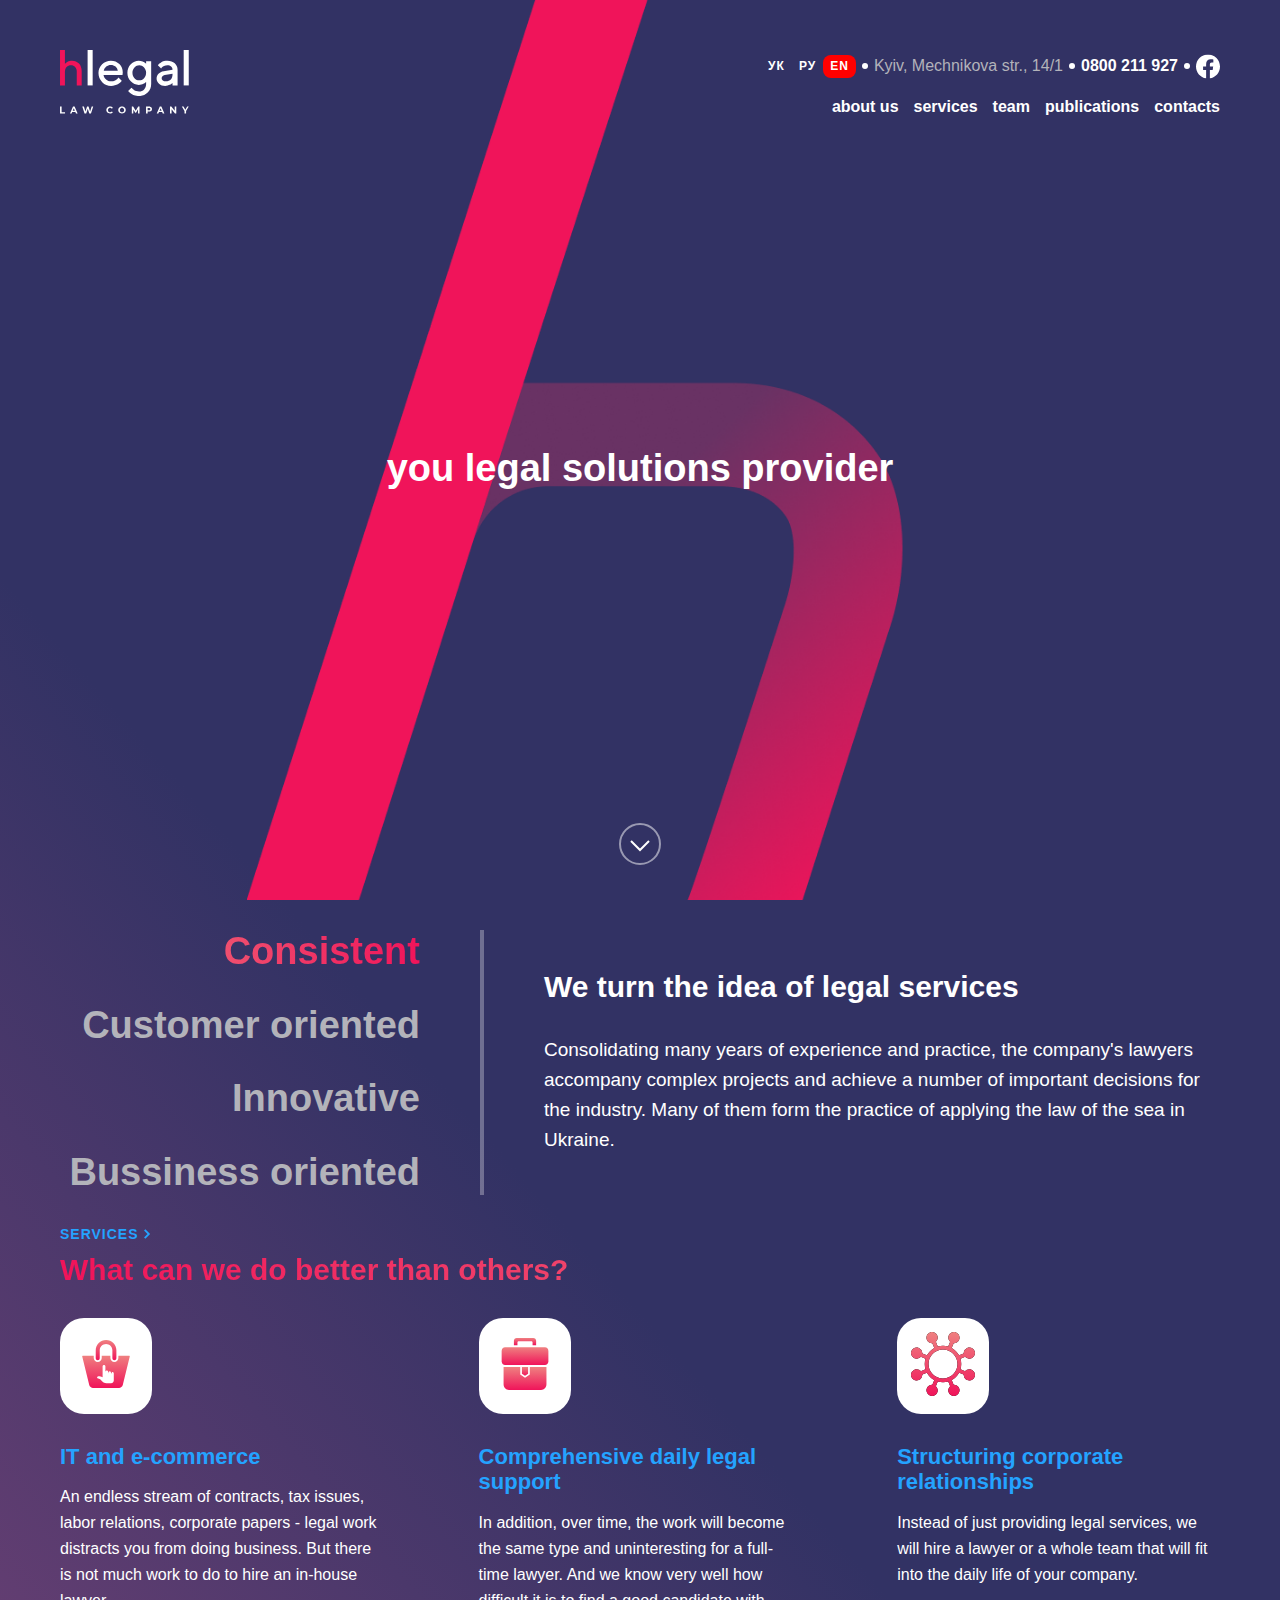
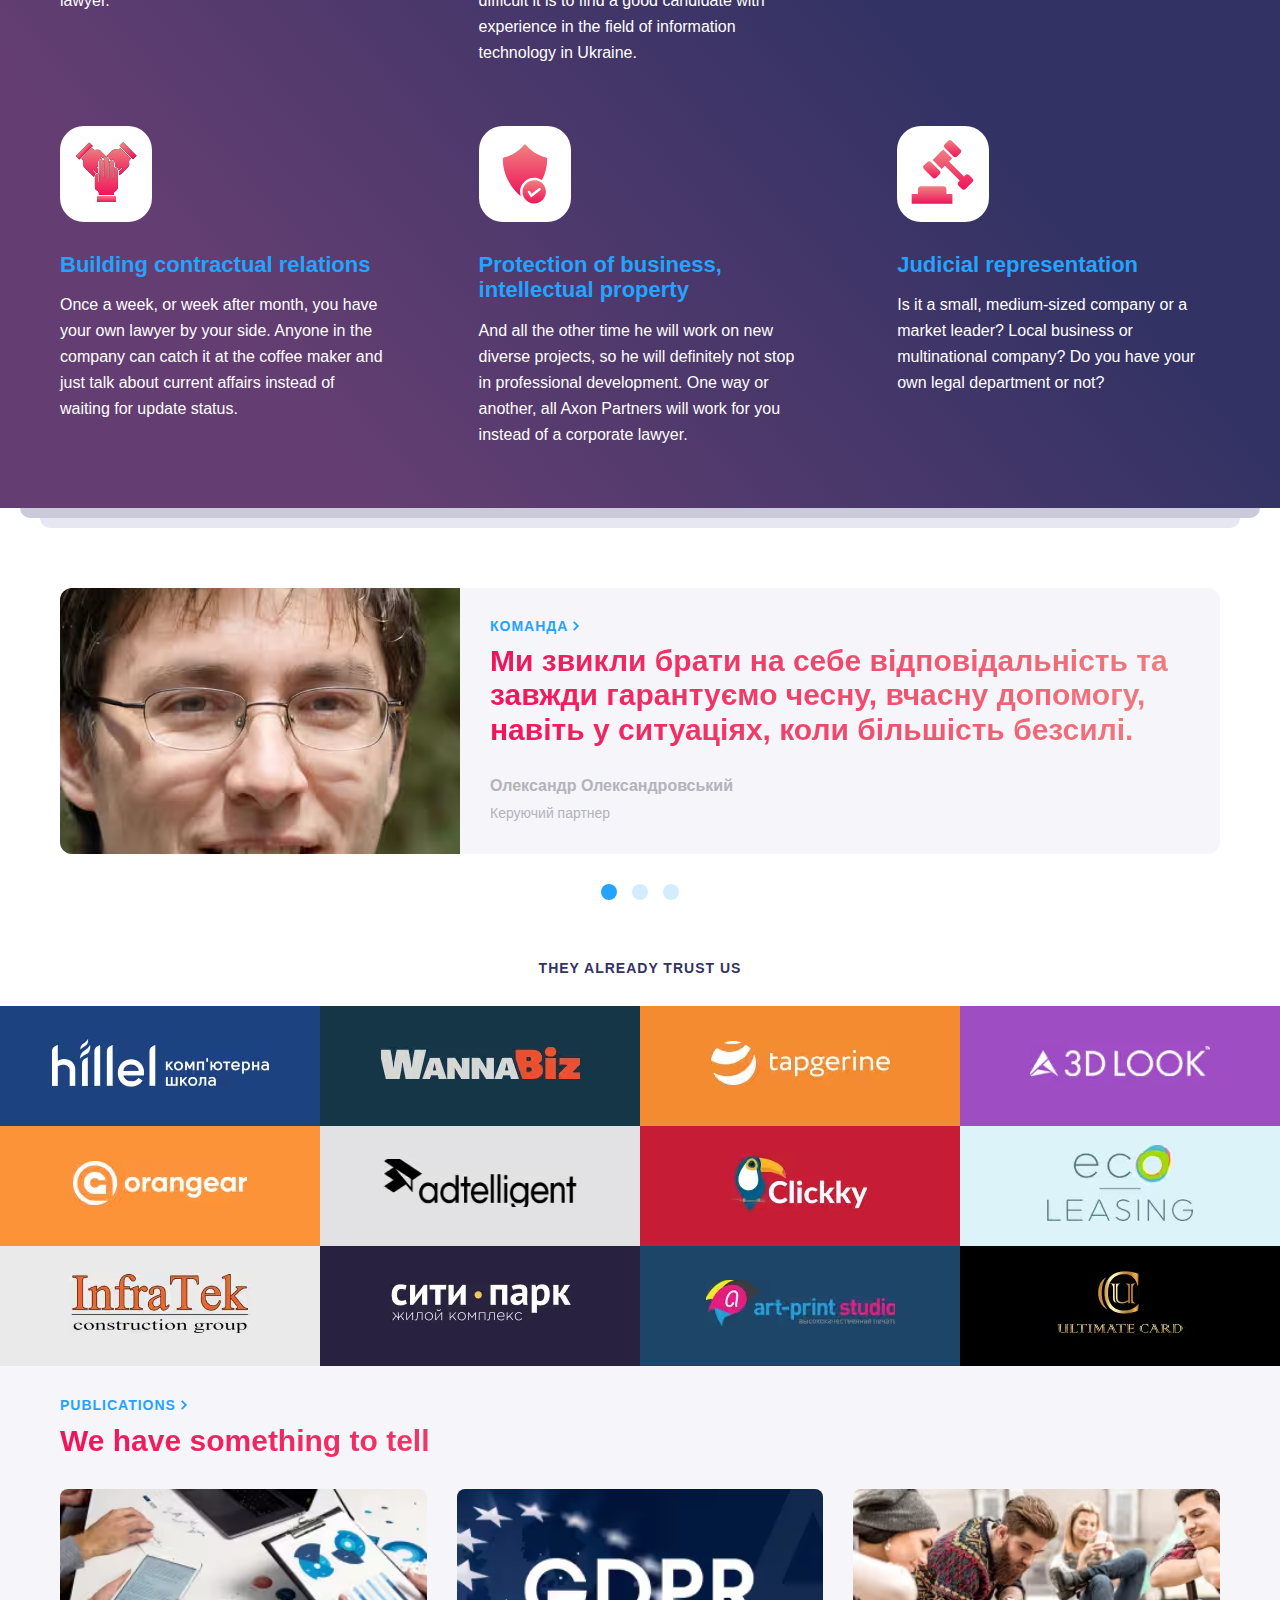
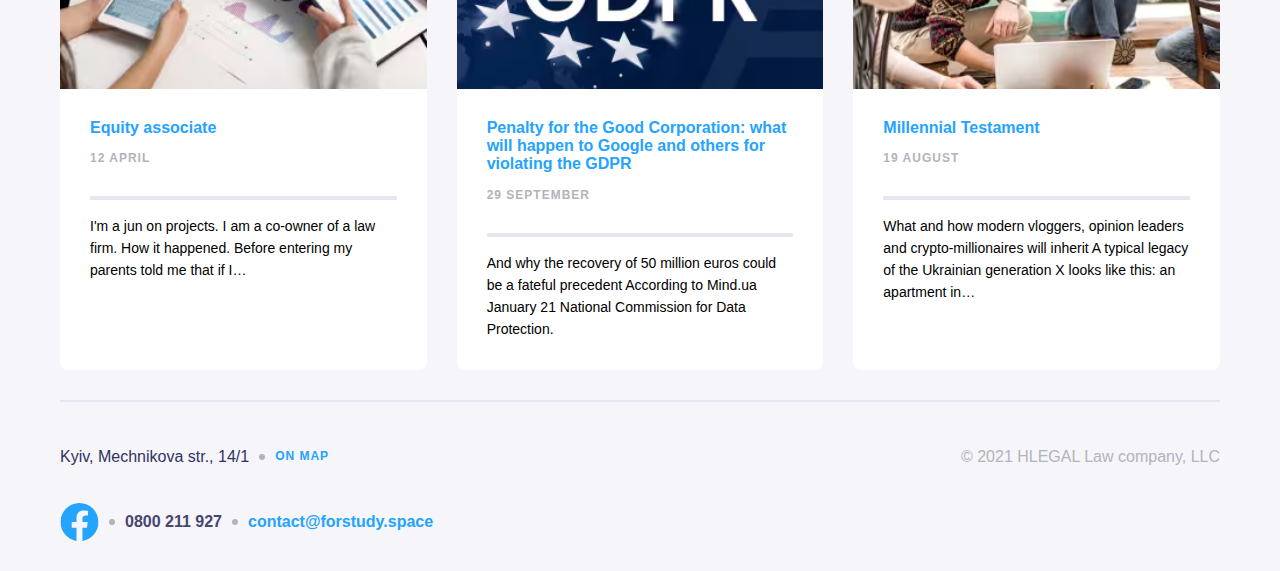
==== commit 4bfc79ed: "part 1 errors fixed" ====
--- a/index.html
+++ b/index.html
@@ -21,13 +21,13 @@
                         </svg>
                     </button>
                 </div>
-                <div class="dropdown-content">
+                <nav class="dropdown-content">
                     <a href="">about us</a>
                     <a href="">послуги</a>
                     <a href="">команда</a>
                     <a href="publications.html">публікації</a>
                     <a href="">контакти</a>
-                </div>
+                </nav>
             </div>
         </div>
         <div class="main-splash">
@@ -120,13 +120,13 @@
 
 
                 <!-- start nav menu -->
-                <div class="navigation">
+                <nav class="navigation">
                     <a class="nav-link" href="">about us</a>
                     <a class="nav-link" href="">services</a>
                     <a class="nav-link" href="">team</a>
                     <a class="nav-link" href="publications.html">publications</a>
                     <a class="nav-link" href="">contacts</a>
-                </div>
+                </nav>
                 <!-- end nav menu -->
 
                 <!-- start burger menu -->
@@ -141,6 +141,9 @@
 
                 <!-- end nav menu -->
             </header>
+            <p class="splash-text">
+                you legal solutions provider
+            </p>
             <button class="scroll-button">
                 <svg xmlns="http://www.w3.org/2000/svg" width="42" height="42" viewBox="0 0 42 42" fill="none">
                     <g clip-path="url(#clip0_22728_11353)">
--- a/css/style.css
+++ b/css/style.css
@@ -733,11 +733,11 @@
   align-items: center;
 }
 
-div.navigation {
+nav.navigation {
   display: none;
 }
 
-div.navigation > a.nav-link {
+nav.navigation > a.nav-link {
   color: #FFF;
   text-align: right;
   font-size: 16px;
@@ -745,12 +745,12 @@
   text-decoration: none;
 }
 
-div.navigation > a.nav-link:hover {
+nav.navigation > a.nav-link:hover {
   text-decoration: underline;
   text-underline-offset: 7px;
 }
 
-div.navigation > a.selected {
+nav.navigation > a.selected {
   color: red;
   text-decoration: underline;
   text-underline-offset: 7px;
@@ -795,7 +795,7 @@
   background: #F5F5FA;
 }
 
-div.dropdown-content {
+nav.dropdown-content {
   display: flex;
   flex-direction: column;
   gap: 15px;
@@ -832,7 +832,7 @@
   row-gap: 15px;
   justify-content: space-between;
   max-width: 1720px;
-  margin: auto;
+  width: 100%;
 }
 
 section.experience {
@@ -913,34 +913,28 @@
 }
 
 div.main-splash {
-  height: 600px;
+  height: 100vh;
   background: url(../images/Symbol.png) no-repeat center;
   background-size: auto 100%;
-  position: relative;
-}
-
-div.main-splash::after {
-  position: absolute;
-  content: "you legal solutions provider";
-  color: #FFF;
+  display: flex;
+  flex-direction: column;
+  justify-content: space-between;
+}
+
+div.main-splash > p.splash-text {
   text-align: center;
   font-size: 38px;
   font-style: normal;
   font-weight: 700;
-  top: 50%;
-  left: 50%;
-  transform: translate(-50%, -50%);
-  width: 90%;
+  color: #FFF;
+  margin: 0 20px;
 }
 
 button.scroll-button {
   background: none;
   border: none;
-  position: absolute;
-  bottom: 30px;
-  left: 50%;
-  transform: translate(-50%, 0);
   cursor: pointer;
+  margin: 0 auto 30px auto;
 }
 
 button.scroll-button:hover svg g * {
@@ -1143,22 +1137,71 @@
   gap: 30px;
 }
 
+div.spacer.pub {
+  display: block;
+  height: 30px;
+}
+
 div.info-entry {
   display: flex;
   gap: 15px;
   flex-direction: column;
 }
 
-div.spacer {
-  display: block;
-}
-
 p.ben-title.entry {
   color: #323264;
 }
 
 p.description.article {
   color: #000;
+  font-size: 16px;
+  margin: 0;
+  font-weight: 400;
+  line-height: 26px;
+  align-self: stretch;
+}
+
+div.description-1.article {
+  display: flex;
+  gap: 10px;
+  flex-direction: column;
+}
+
+p.art-bold {
+  color: #46466E;
+  font-size: 16px;
+  font-weight: 700;
+  margin: 0;
+}
+
+h2.article {
+  margin: 0;
+}
+
+div.list-item {
+  display: flex;
+  gap: 10px;
+}
+
+p.number {
+  color: #F0145A;
+  font-size: 18px;
+  font-weight: 700;
+  line-height: 26px;
+  margin: 0;
+  text-align: end;
+}
+
+p.list-item-text {
+  color: #000;
+  font-size: 18px;
+  font-weight: 400;
+  line-height: 26px;
+  margin: 0;
+}
+
+div.number {
+  flex: 0 0 30px;
 }
 
 @font-face {
@@ -1272,6 +1315,7 @@
     height: auto;
   }
   div.contacts {
+    flex: auto;
     order: 1;
     justify-content: flex-start;
     padding: 0;
@@ -1287,7 +1331,7 @@
     background-color: #fff;
     margin: 6px;
   }
-  div.navigation {
+  nav.navigation {
     order: 3;
     display: flex;
     align-items: center;
@@ -1318,9 +1362,6 @@
     font-size: 30px;
     font-weight: 700;
     margin: 0;
-  }
-  div.main-splash {
-    height: 1024px;
   }
   /*footer*/
   footer div.f-contacts {
@@ -1399,14 +1440,14 @@
   div.social.articles > a:hover > svg > g > path {
     fill: #F0145A;
   }
-  div.navigation.articles > a.nav-link {
+  nav.navigation.articles > a.nav-link {
     color: #24A3FF;
   }
-  div.navigation.articles > a.nav-link:hover, div.navigation.articles > a.nav-link.selected:hover {
+  nav.navigation.articles > a.nav-link:hover, nav.navigation.articles > a.nav-link.selected:hover {
     text-decoration: underline;
     text-underline-offset: 7px;
   }
-  div.navigation.articles > a.nav-link.selected {
+  nav.navigation.articles > a.nav-link.selected {
     color: #F0145A;
     text-decoration: underline;
     text-underline-offset: 7px;
@@ -1452,12 +1493,15 @@
     flex: 0 0 50%;
     justify-content: flex-end;
   }
-  div.navigation {
+  nav.navigation {
     flex: 0 0 50%;
     order: 2;
     align-items: self-end;
     justify-content: flex-end;
   }
+  div.main-splash {
+    align-items: center;
+  }
   div.swipe {
     overflow: visible;
   }
@@ -1486,21 +1530,8 @@
     margin: 0;
     border-left: 4px solid rgba(255, 255, 255, 0.3019607843);
   }
-  div.main-splash {
-    height: 768px;
-  }
   div.cards.articles {
     grid-template-columns: 1fr 1fr 1fr;
-  }
-}
-@media (min-width: 1440px) {
-  div.main-splash {
-    height: 799px;
-  }
-}
-@media (min-width: 1920px) {
-  div.main-splash {
-    height: 1000px;
   }
 }
 @media (min-width: 1720px) {
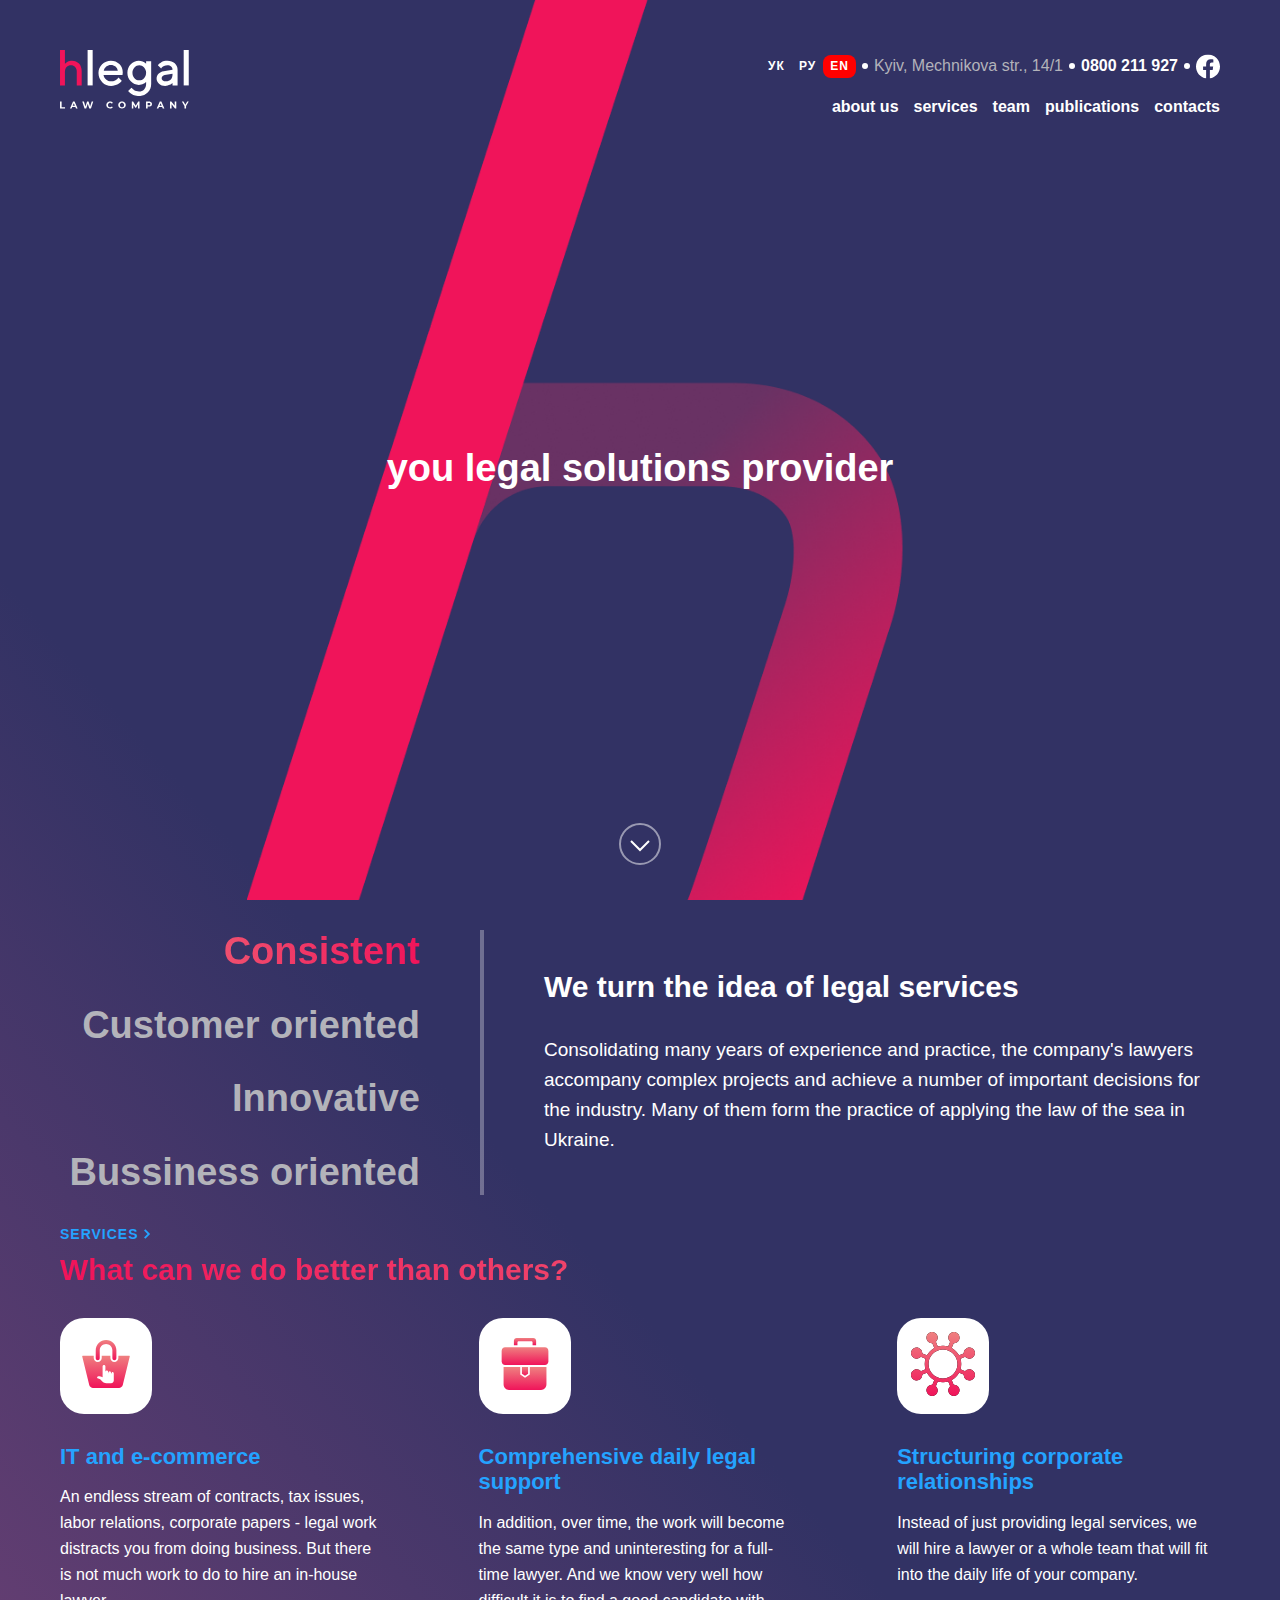
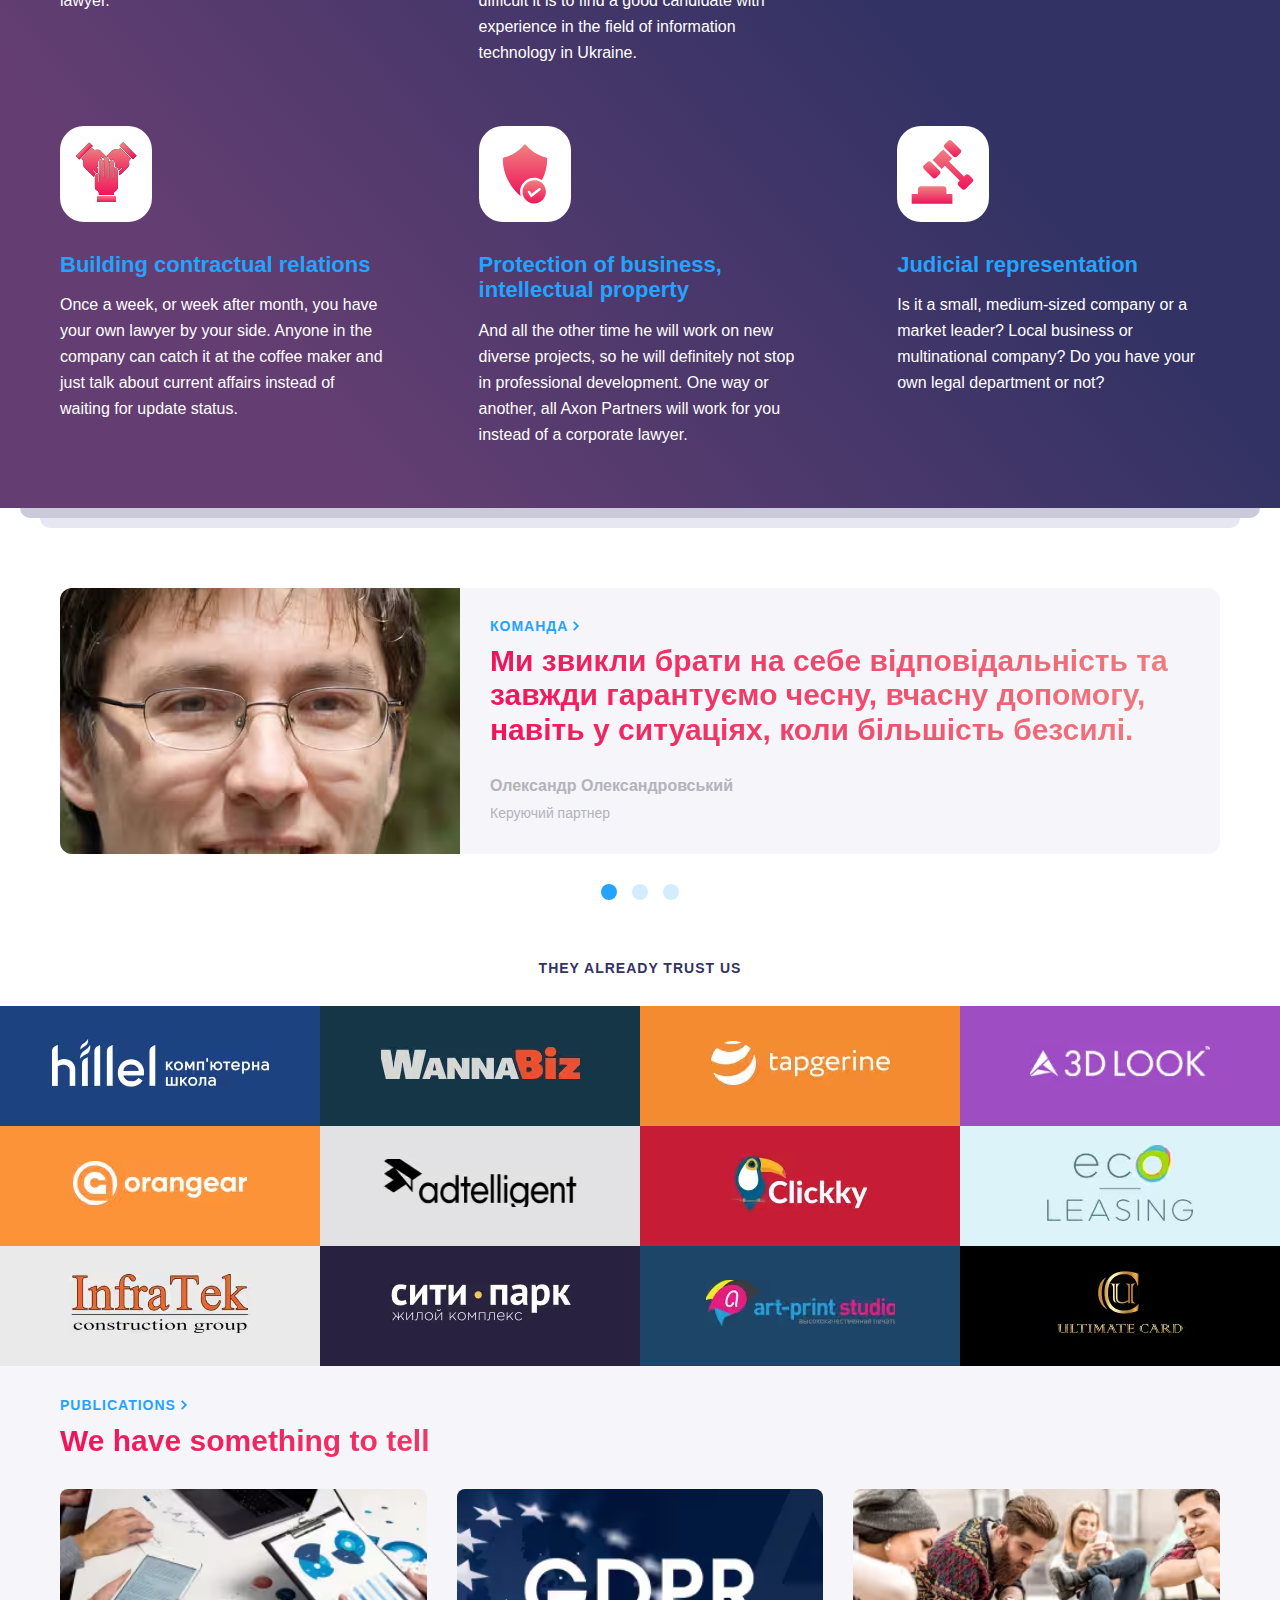
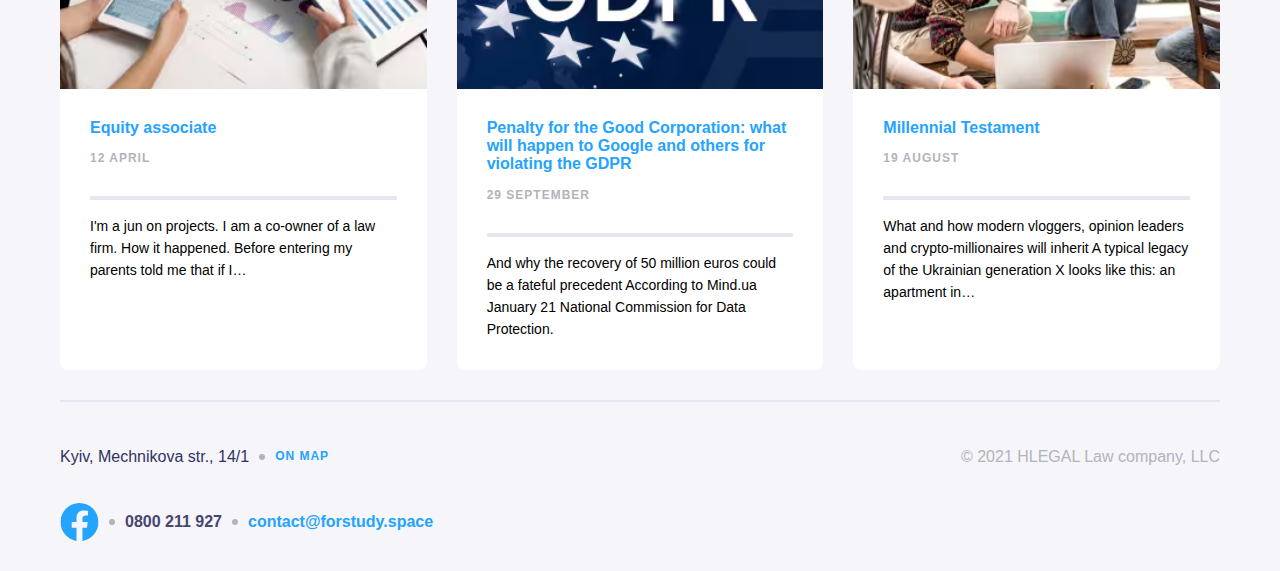
==== commit d8c01241: "article pictures added" ====
--- a/index.html
+++ b/index.html
@@ -497,7 +497,7 @@
                         <img src="images/articles/Cover.jpg" alt="second-card-image">
                     </picture>
                     <div class="info">
-                        <a class="link" href="">Penalty for the Good Corporation: what will happen to Google and others
+                        <a class="link" href="article_GDPR.html">Penalty for the Good Corporation: what will happen to Google and others
                             for violating the GDPR</a>
                         <time datetime="2023-09-29">29 september</time>
                         <div class="divider"></div>
--- a/css/style.css
+++ b/css/style.css
@@ -709,10 +709,26 @@
   margin-left: 15px;
   order: 2;
   display: flex;
+  justify-content: start;
+  align-items: start;
+  gap: 4px;
+}
+div.logo a.main-logo {
+  display: flex;
   flex-direction: column;
   justify-content: space-between;
   width: 70px;
   height: 32px;
+}
+div.logo p.logo-current-page {
+  color: #323264;
+  font-size: 20px;
+  font-weight: 400;
+  margin: 0;
+}
+div.logo svg.logo-slash {
+  width: auto;
+  height: 26px;
 }
 
 div.contacts {
@@ -1163,7 +1179,7 @@
 
 div.description-1.article {
   display: flex;
-  gap: 10px;
+  gap: 15px;
   flex-direction: column;
 }
 
@@ -1202,6 +1218,36 @@
 
 div.number {
   flex: 0 0 30px;
+}
+
+div.article-picture {
+  display: flex;
+  flex-direction: column;
+  gap: 10px;
+}
+
+p.article-picture-desc {
+  color: var(--grey-text, #B3B3BA);
+  text-align: center;
+  font-size: 14px;
+  font-weight: 400;
+  line-height: 22px;
+}
+
+div.sm-icons {
+  display: flex;
+  gap: 10px;
+}
+
+button.sm {
+  border-radius: 12px;
+  background: #F5F5FA;
+  padding: 9px;
+  border: none;
+}
+
+div.spacer {
+  display: block;
 }
 
 @font-face {
@@ -1304,13 +1350,15 @@
   div.logo {
     margin-left: 0;
     order: 2;
+  }
+  div.logo a.main-logo {
     display: flex;
     flex-direction: column;
     justify-content: space-between;
     width: 130px;
     height: 60px;
   }
-  div.logo svg {
+  div.logo a.main-logo svg {
     width: 100%;
     height: auto;
   }
@@ -1459,8 +1507,14 @@
     display: grid;
     grid-template-columns: 1fr 1fr;
   }
-  .card:last-child {
+  .last.card:last-child {
     grid-column: auto;
+  }
+  div.logo svg.logo-slash {
+    height: 46px;
+  }
+  div.logo p.logo-current-page {
+    font-size: 36px;
   }
 }
 @media (min-width: 1024px) {
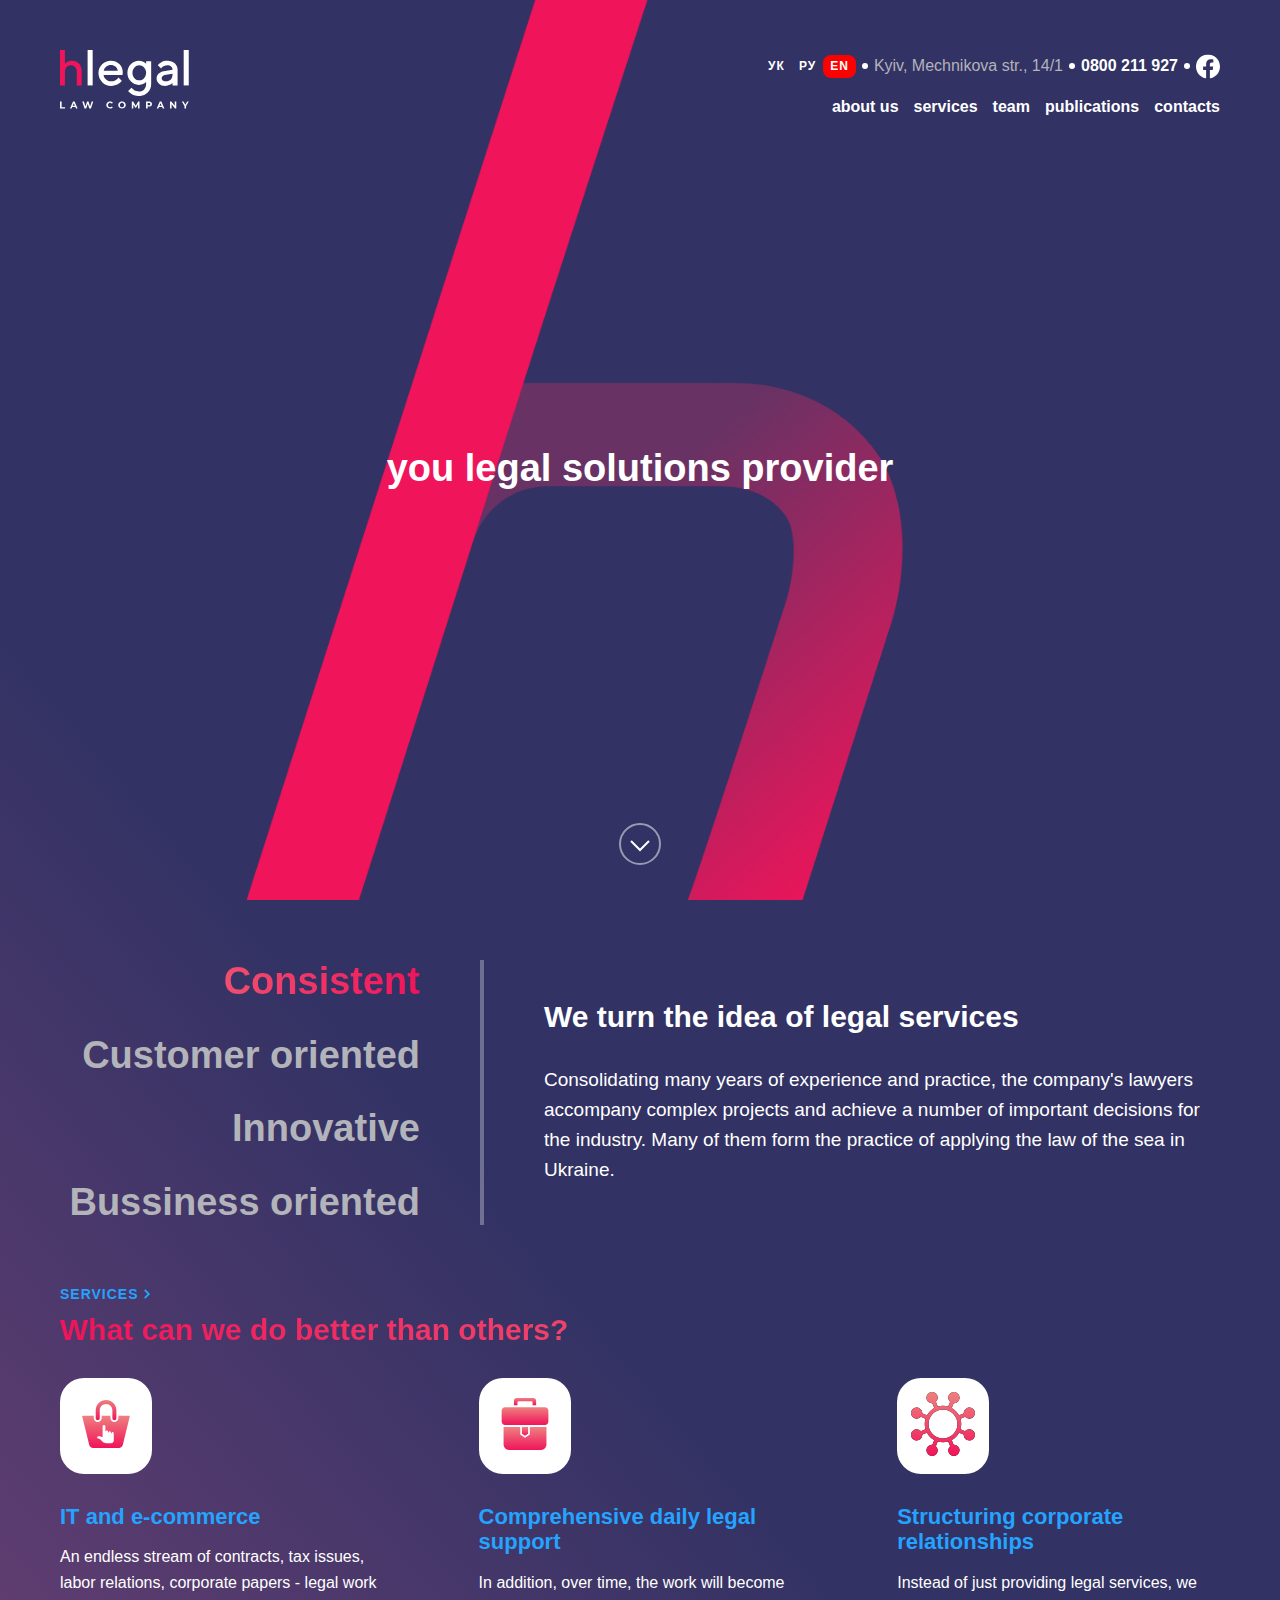
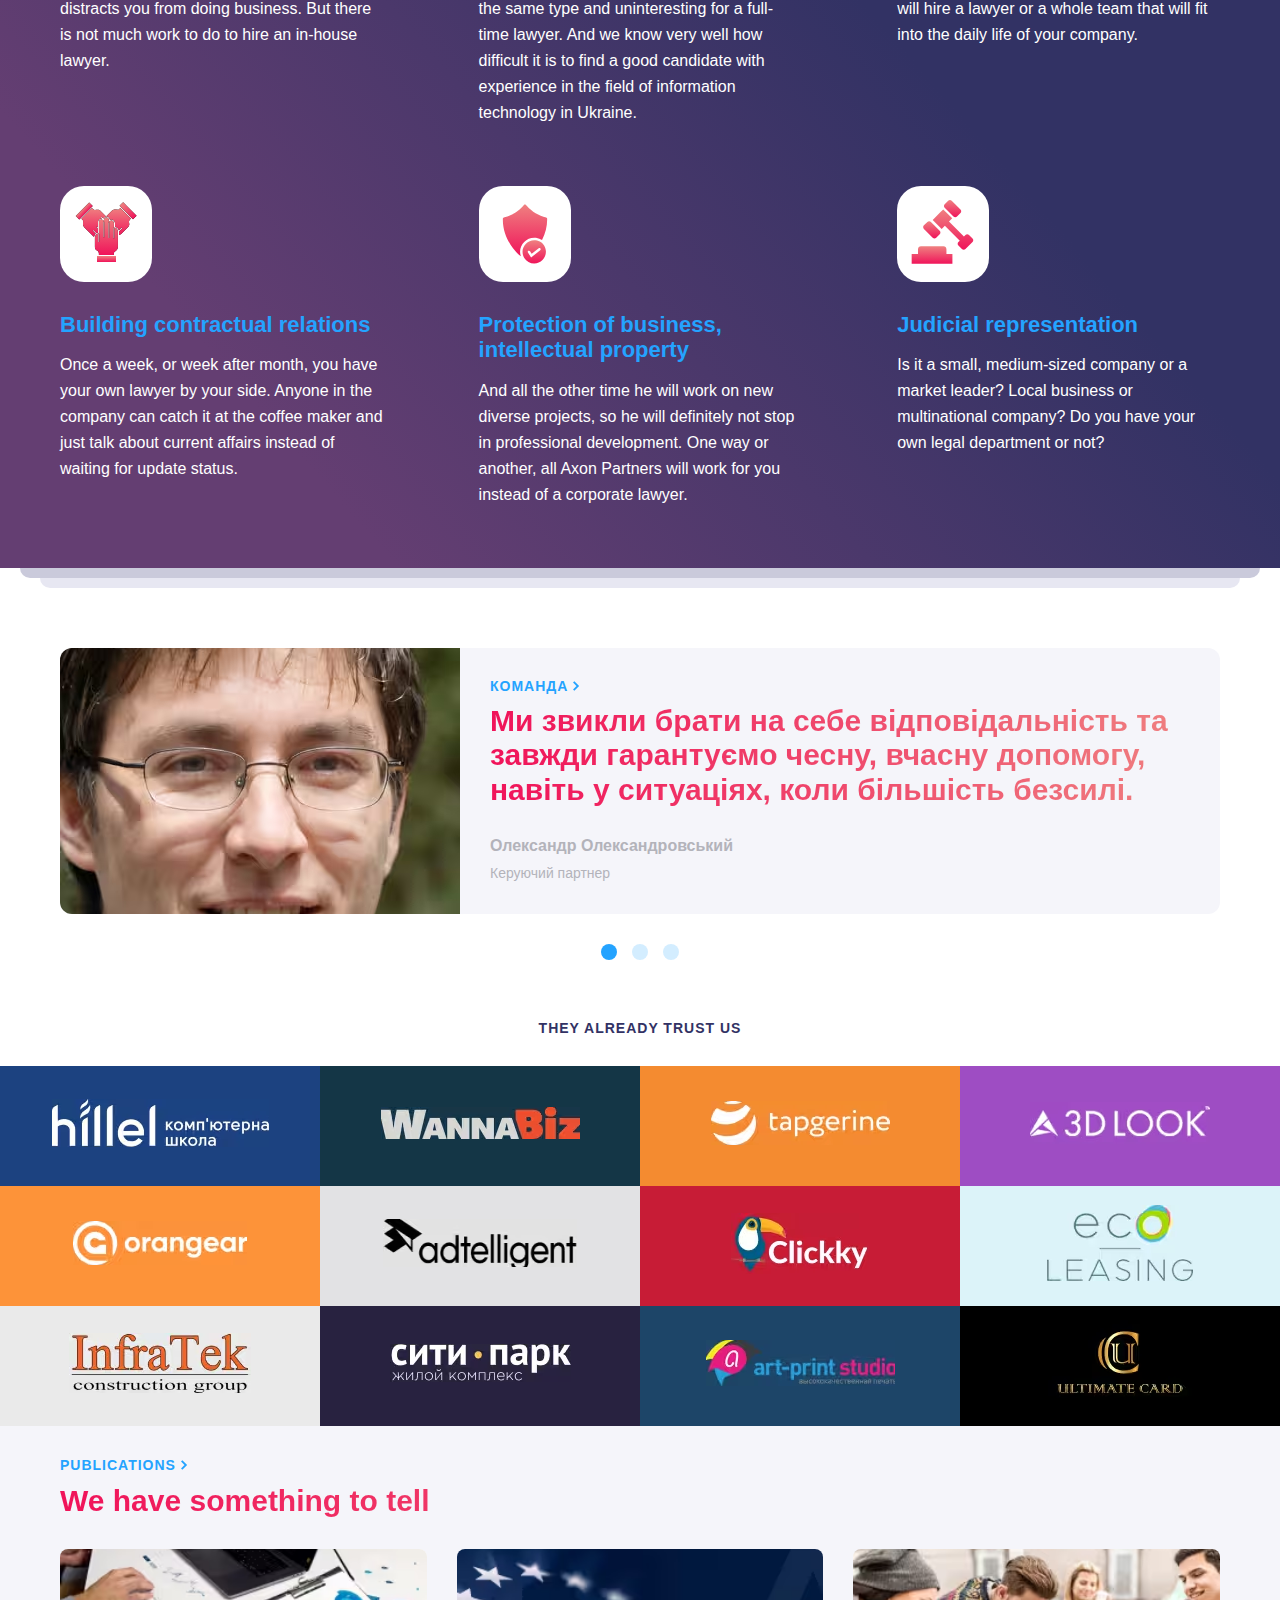
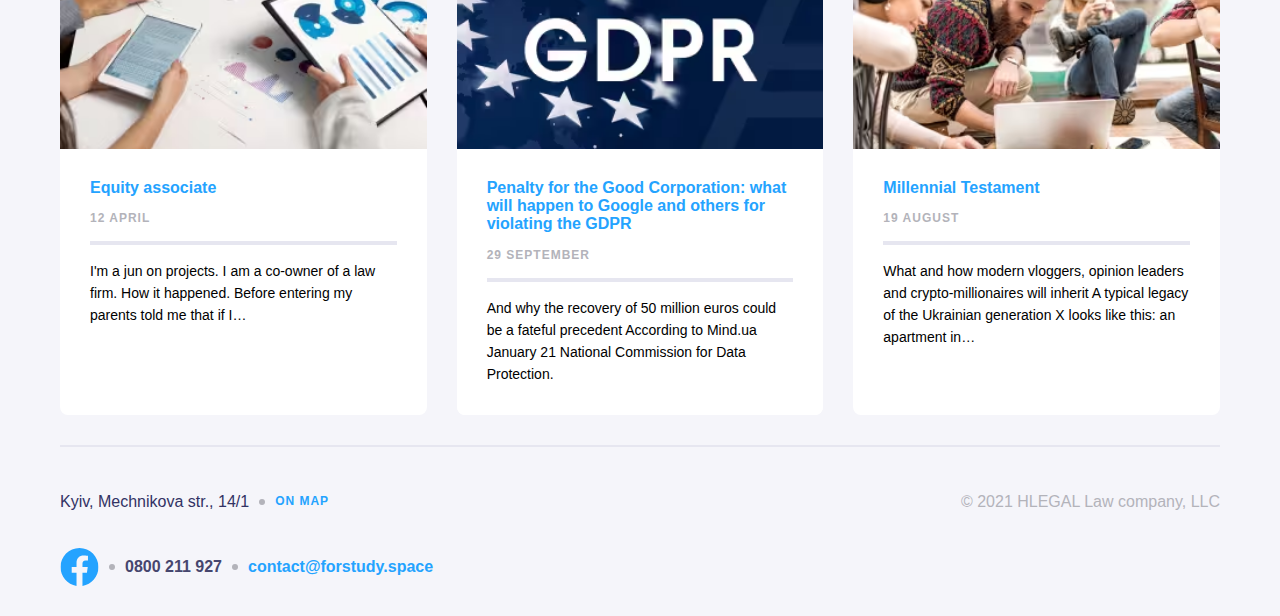
==== commit aeb28055: "final project finished" ====
--- a/index.html
+++ b/index.html
@@ -11,7 +11,7 @@
 
 <body>
     <div class="background">
-        <div class="dropdown mobile">
+        <div class="dropdown">
             <div class="menu-sheet">
                 <div class="bc">
                     <button type="button" class="close">
@@ -67,53 +67,53 @@
                 <!-- start logo -->
                 <div class="logo">
                     <a class="main-logo" href="index.html">
-                    <svg xmlns="http://www.w3.org/2000/svg" width="70" height="25" viewBox="0 0 70 25" fill="none">
-                        <path
-                            d="M2.64358 0H0V19.0926H2.64358V12.0094C2.64358 10.8111 2.94163 9.86583 3.53774 9.20012C4.13384 8.53441 4.95024 8.18824 5.96102 8.18824C6.82926 8.18824 7.55495 8.50778 8.13809 9.12024C8.72123 9.74601 9.01929 10.5315 9.01929 11.4769V19.1059H11.6758V11.4769C11.6758 9.71938 11.1964 8.3347 10.2374 7.29619C9.27846 6.25768 8.02146 5.73843 6.49233 5.73843C6.05173 5.73843 5.61114 5.79168 5.1835 5.91151C4.7429 6.03134 4.39301 6.16448 4.10792 6.31094C3.82283 6.45739 3.5507 6.61717 3.30448 6.80356C3.05826 6.98996 2.8898 7.12311 2.81205 7.20299C2.73429 7.28288 2.6695 7.33613 2.64358 7.37608V0Z"
-                            fill="#F0145A" />
-                        <path d="M17.5856 0H14.8604V19.0767H17.5856V0Z" fill="white" />
-                        <path
-                            d="M33.6598 13.4896L33.796 12.127C33.796 10.3011 33.1965 8.77493 31.9701 7.54857C30.7438 6.32221 29.2176 5.72266 27.3917 5.72266C25.5658 5.72266 23.9851 6.37672 22.677 7.68483C21.3689 8.99295 20.7148 10.5463 20.7148 12.3995C20.7148 14.3072 21.3962 15.9423 22.7315 17.305C24.0669 18.6676 25.6748 19.3489 27.528 19.3489C28.2365 19.3489 28.8906 19.2399 29.5446 19.0491C30.1987 18.8311 30.7438 18.6131 31.1253 18.3951C31.5341 18.1498 31.9429 17.8773 32.2971 17.5775C32.6514 17.2777 32.8967 17.0597 33.0057 16.9234C33.1147 16.7872 33.1965 16.7054 33.251 16.6236L31.4796 14.8522L31.0708 15.37C30.7983 15.6971 30.335 16.0241 29.6809 16.3784C28.9996 16.7327 28.291 16.8962 27.528 16.8962C26.4651 16.8962 25.5658 16.5691 24.8027 15.8878C24.0396 15.2065 23.5764 14.4162 23.4401 13.4896H33.6598ZM27.3917 8.03912C28.4 8.03912 29.2176 8.33889 29.8989 8.9112C30.553 9.51075 30.9618 10.2466 31.1253 11.1732H23.5491C23.7944 10.2466 24.2304 9.51075 24.9117 8.9112C25.5658 8.33889 26.4106 8.03912 27.3917 8.03912Z"
-                            fill="white" />
-                        <path
-                            d="M46.3695 18.286C46.3695 19.4852 46.0153 20.4662 45.2794 21.2293C44.5709 21.9651 43.6715 22.3467 42.5542 22.3467C42.0637 22.3467 41.5731 22.2649 41.1098 22.1286C40.6465 21.9924 40.2922 21.8289 39.9925 21.6381C39.6927 21.4473 39.4202 21.2566 39.1476 21.0113C38.9024 20.766 38.7389 20.6025 38.6571 20.5207C38.5753 20.439 38.5208 20.3572 38.4663 20.3027L36.6949 22.0741L36.9129 22.3467C37.0492 22.5374 37.2945 22.7827 37.6215 23.0552C37.9485 23.3005 38.3301 23.573 38.7661 23.8455C39.2021 24.0908 39.7472 24.3088 40.4285 24.4996C41.1098 24.6904 41.8184 24.7994 42.5542 24.7994C44.4074 24.7994 45.9335 24.1726 47.2144 22.919C48.468 21.6381 49.0948 20.112 49.0948 18.2588V5.99518H46.3695V7.3578L45.9062 6.94902C45.6065 6.67649 45.1432 6.40397 44.4891 6.13144C43.8351 5.85892 43.1265 5.72266 42.4179 5.72266C40.7555 5.72266 39.3384 6.34946 38.112 7.63033C36.8857 8.9112 36.2861 10.4373 36.2861 12.2632C36.2861 14.0892 36.8857 15.6153 38.112 16.8962C39.3384 18.177 40.7555 18.8038 42.4179 18.8038C42.8812 18.8038 43.3173 18.7493 43.7806 18.6403C44.2166 18.5041 44.5709 18.3678 44.8707 18.2315C45.1704 18.0953 45.443 17.9318 45.6882 17.741C45.9335 17.5502 46.1243 17.414 46.1788 17.3595L46.3695 17.1687V18.286ZM39.0114 12.2632C39.0114 11.1186 39.3657 10.1648 40.1015 9.37449C40.8373 8.58417 41.7094 8.17538 42.6905 8.17538C43.6715 8.17538 44.5436 8.58417 45.2794 9.37449C45.988 10.1648 46.3695 11.1186 46.3695 12.2632C46.3695 13.4079 45.988 14.3617 45.2794 15.152C44.5436 15.9423 43.6715 16.3511 42.6905 16.3511C41.7094 16.3511 40.8373 15.9423 40.1015 15.152C39.3657 14.3617 39.0114 13.4079 39.0114 12.2632Z"
-                            fill="white" />
-                        <path
-                            d="M63.3195 19.0764V10.6281C63.3195 9.23823 62.8017 8.06637 61.7934 7.13979C60.7851 6.18595 59.4769 5.72266 57.869 5.72266C57.2422 5.72266 56.6154 5.80441 56.0159 5.96793C55.4163 6.1587 54.9258 6.34946 54.5715 6.56748C54.2172 6.7855 53.8629 7.03078 53.5359 7.33055C53.2089 7.60308 53.0181 7.79384 52.9091 7.90285C52.8273 8.01186 52.7456 8.09362 52.6911 8.17538L54.4625 9.94679L54.8168 9.4835C55.0348 9.18372 55.4163 8.9112 55.9886 8.61142C56.5609 8.31164 57.1877 8.17538 57.869 8.17538C58.6594 8.17538 59.3134 8.42065 59.8312 8.88394C60.349 9.34724 60.5943 9.94679 60.5943 10.6281L55.8251 11.4457C54.6533 11.6364 53.6994 12.0997 53.0454 12.8356C52.364 13.5714 52.0098 14.4707 52.0098 15.5335C52.0098 16.5419 52.4458 17.414 53.3179 18.177C54.2172 18.9674 55.3073 19.3489 56.6427 19.3489C57.106 19.3489 57.542 19.2944 57.9781 19.1581C58.4413 19.0491 58.7956 18.9129 59.0954 18.7766C59.3952 18.6403 59.6677 18.4768 59.913 18.286C60.1582 18.0953 60.3218 17.959 60.4308 17.9045C60.5125 17.8228 60.567 17.741 60.5943 17.7137V19.0764H63.3195ZM57.0515 16.8962C56.3429 16.8962 55.7706 16.7327 55.3618 16.4056C54.9258 16.0786 54.735 15.6971 54.735 15.261C54.735 14.7977 54.8713 14.3889 55.1711 14.0892C55.4708 13.7894 55.8796 13.5714 56.3702 13.4896L60.5943 12.8083V13.0808C60.5943 14.3072 60.2945 15.2338 59.6677 15.9151C59.0409 16.5691 58.1688 16.8962 57.0515 16.8962Z"
-                            fill="white" />
-                        <path d="M69.3337 0H66.6084V19.0767H69.3337V0Z" fill="white" />
-                    </svg>
-                    <svg xmlns="http://www.w3.org/2000/svg" width="70" height="5" viewBox="0 0 70 5" fill="none">
-                        <path d="M0 0.330754H0.852878V3.32109H2.70078V4.01603H0V0.330754Z" fill="white" />
-                        <path
-                            d="M8.26752 3.22633H6.5565L6.23009 4.01603H5.35615L6.99873 0.330754H7.84108L9.48893 4.01603H8.59393L8.26752 3.22633ZM7.99902 2.57877L7.41464 1.16784L6.83026 2.57877H7.99902Z"
-                            fill="white" />
-                        <path
-                            d="M17.8731 0.330754L16.6675 4.01603H15.7515L14.9407 1.52057L14.1036 4.01603H13.1928L11.982 0.330754H12.8664L13.6982 2.92098L14.5669 0.330754H15.3566L16.199 2.94204L17.0571 0.330754H17.8731Z"
-                            fill="white" />
-                        <path
-                            d="M26.9457 4.07921C26.5702 4.07921 26.2297 3.99848 25.9244 3.83703C25.6225 3.67207 25.3838 3.44569 25.2084 3.15789C25.0364 2.86658 24.9504 2.53841 24.9504 2.17339C24.9504 1.80838 25.0364 1.48196 25.2084 1.19416C25.3838 0.90285 25.6225 0.676469 25.9244 0.515018C26.2297 0.350058 26.5719 0.267578 26.951 0.267578C27.2704 0.267578 27.5582 0.323735 27.8144 0.436048C28.0741 0.548361 28.2917 0.709811 28.4672 0.920399L27.9197 1.42581C27.6705 1.13801 27.3616 0.994105 26.9931 0.994105C26.7649 0.994105 26.5614 1.045 26.3824 1.14678C26.2034 1.24505 26.063 1.38369 25.9612 1.56269C25.8629 1.74169 25.8138 1.94526 25.8138 2.17339C25.8138 2.40153 25.8629 2.6051 25.9612 2.7841C26.063 2.9631 26.2034 3.10349 26.3824 3.20527C26.5614 3.30355 26.7649 3.35268 26.9931 3.35268C27.3616 3.35268 27.6705 3.20703 27.9197 2.91571L28.4672 3.42112C28.2917 3.63522 28.0741 3.79843 27.8144 3.91074C27.5547 4.02305 27.2651 4.07921 26.9457 4.07921Z"
-                            fill="white" />
-                        <path
-                            d="M33.3831 4.07921C33.0005 4.07921 32.6548 3.99673 32.3459 3.83177C32.0406 3.66681 31.8002 3.44043 31.6247 3.15262C31.4527 2.86131 31.3667 2.5349 31.3667 2.17339C31.3667 1.81189 31.4527 1.48723 31.6247 1.19943C31.8002 0.908114 32.0406 0.679978 32.3459 0.515018C32.6548 0.350058 33.0005 0.267578 33.3831 0.267578C33.7657 0.267578 34.1096 0.350058 34.415 0.515018C34.7203 0.679978 34.9607 0.908114 35.1362 1.19943C35.3117 1.48723 35.3995 1.81189 35.3995 2.17339C35.3995 2.5349 35.3117 2.86131 35.1362 3.15262C34.9607 3.44043 34.7203 3.66681 34.415 3.83177C34.1096 3.99673 33.7657 4.07921 33.3831 4.07921ZM33.3831 3.35268C33.6007 3.35268 33.7972 3.30355 33.9727 3.20527C34.1482 3.10349 34.2851 2.9631 34.3834 2.7841C34.4852 2.6051 34.5361 2.40153 34.5361 2.17339C34.5361 1.94526 34.4852 1.74169 34.3834 1.56269C34.2851 1.38369 34.1482 1.24505 33.9727 1.14678C33.7972 1.045 33.6007 0.994105 33.3831 0.994105C33.1655 0.994105 32.9689 1.045 32.7934 1.14678C32.618 1.24505 32.4793 1.38369 32.3775 1.56269C32.2793 1.74169 32.2301 1.94526 32.2301 2.17339C32.2301 2.40153 32.2793 2.6051 32.3775 2.7841C32.4793 2.9631 32.618 3.10349 32.7934 3.20527C32.9689 3.30355 33.1655 3.35268 33.3831 3.35268Z"
-                            fill="white" />
-                        <path
-                            d="M42.0264 4.01603L42.0211 1.80487L40.9366 3.62645H40.5523L39.473 1.85225V4.01603H38.6728V0.330754H39.3782L40.7576 2.62089L42.1159 0.330754H42.8161L42.8266 4.01603H42.0264Z"
-                            fill="white" />
-                        <path
-                            d="M47.9285 0.330754C48.2549 0.330754 48.5374 0.385156 48.7761 0.493959C49.0183 0.602763 49.2043 0.757194 49.3342 0.957251C49.464 1.15731 49.529 1.39422 49.529 1.66798C49.529 1.93824 49.464 2.17515 49.3342 2.37872C49.2043 2.57877 49.0183 2.7332 48.7761 2.84201C48.5374 2.9473 48.2549 2.99995 47.9285 2.99995H47.1862V4.01603H46.3333V0.330754H47.9285ZM47.8811 2.30501C48.1373 2.30501 48.3321 2.25061 48.4655 2.14181C48.5989 2.02949 48.6656 1.87155 48.6656 1.66798C48.6656 1.46091 48.5989 1.30297 48.4655 1.19416C48.3321 1.08185 48.1373 1.02569 47.8811 1.02569H47.1862V2.30501H47.8811Z"
-                            fill="white" />
-                        <path
-                            d="M55.0121 3.22633H53.3011L52.9747 4.01603H52.1008L53.7433 0.330754H54.5857L56.2335 4.01603H55.3385L55.0121 3.22633ZM54.7436 2.57877L54.1592 1.16784L53.5749 2.57877H54.7436Z"
-                            fill="white" />
-                        <path
-                            d="M62.6281 0.330754V4.01603H61.9279L60.0906 1.77854V4.01603H59.2482V0.330754H59.9537L61.7858 2.56824V0.330754H62.6281Z"
-                            fill="white" />
-                        <path
-                            d="M67.9013 2.71039V4.01603H67.0485V2.69986L65.6217 0.330754H66.5273L67.5117 1.96807L68.4963 0.330754H69.3333L67.9013 2.71039Z"
-                            fill="white" />
-                    </svg>
-                </a>
+                        <svg xmlns="http://www.w3.org/2000/svg" width="70" height="25" viewBox="0 0 70 25" fill="none">
+                            <path
+                                d="M2.64358 0H0V19.0926H2.64358V12.0094C2.64358 10.8111 2.94163 9.86583 3.53774 9.20012C4.13384 8.53441 4.95024 8.18824 5.96102 8.18824C6.82926 8.18824 7.55495 8.50778 8.13809 9.12024C8.72123 9.74601 9.01929 10.5315 9.01929 11.4769V19.1059H11.6758V11.4769C11.6758 9.71938 11.1964 8.3347 10.2374 7.29619C9.27846 6.25768 8.02146 5.73843 6.49233 5.73843C6.05173 5.73843 5.61114 5.79168 5.1835 5.91151C4.7429 6.03134 4.39301 6.16448 4.10792 6.31094C3.82283 6.45739 3.5507 6.61717 3.30448 6.80356C3.05826 6.98996 2.8898 7.12311 2.81205 7.20299C2.73429 7.28288 2.6695 7.33613 2.64358 7.37608V0Z"
+                                fill="#F0145A" />
+                            <path d="M17.5856 0H14.8604V19.0767H17.5856V0Z" fill="white" />
+                            <path
+                                d="M33.6598 13.4896L33.796 12.127C33.796 10.3011 33.1965 8.77493 31.9701 7.54857C30.7438 6.32221 29.2176 5.72266 27.3917 5.72266C25.5658 5.72266 23.9851 6.37672 22.677 7.68483C21.3689 8.99295 20.7148 10.5463 20.7148 12.3995C20.7148 14.3072 21.3962 15.9423 22.7315 17.305C24.0669 18.6676 25.6748 19.3489 27.528 19.3489C28.2365 19.3489 28.8906 19.2399 29.5446 19.0491C30.1987 18.8311 30.7438 18.6131 31.1253 18.3951C31.5341 18.1498 31.9429 17.8773 32.2971 17.5775C32.6514 17.2777 32.8967 17.0597 33.0057 16.9234C33.1147 16.7872 33.1965 16.7054 33.251 16.6236L31.4796 14.8522L31.0708 15.37C30.7983 15.6971 30.335 16.0241 29.6809 16.3784C28.9996 16.7327 28.291 16.8962 27.528 16.8962C26.4651 16.8962 25.5658 16.5691 24.8027 15.8878C24.0396 15.2065 23.5764 14.4162 23.4401 13.4896H33.6598ZM27.3917 8.03912C28.4 8.03912 29.2176 8.33889 29.8989 8.9112C30.553 9.51075 30.9618 10.2466 31.1253 11.1732H23.5491C23.7944 10.2466 24.2304 9.51075 24.9117 8.9112C25.5658 8.33889 26.4106 8.03912 27.3917 8.03912Z"
+                                fill="white" />
+                            <path
+                                d="M46.3695 18.286C46.3695 19.4852 46.0153 20.4662 45.2794 21.2293C44.5709 21.9651 43.6715 22.3467 42.5542 22.3467C42.0637 22.3467 41.5731 22.2649 41.1098 22.1286C40.6465 21.9924 40.2922 21.8289 39.9925 21.6381C39.6927 21.4473 39.4202 21.2566 39.1476 21.0113C38.9024 20.766 38.7389 20.6025 38.6571 20.5207C38.5753 20.439 38.5208 20.3572 38.4663 20.3027L36.6949 22.0741L36.9129 22.3467C37.0492 22.5374 37.2945 22.7827 37.6215 23.0552C37.9485 23.3005 38.3301 23.573 38.7661 23.8455C39.2021 24.0908 39.7472 24.3088 40.4285 24.4996C41.1098 24.6904 41.8184 24.7994 42.5542 24.7994C44.4074 24.7994 45.9335 24.1726 47.2144 22.919C48.468 21.6381 49.0948 20.112 49.0948 18.2588V5.99518H46.3695V7.3578L45.9062 6.94902C45.6065 6.67649 45.1432 6.40397 44.4891 6.13144C43.8351 5.85892 43.1265 5.72266 42.4179 5.72266C40.7555 5.72266 39.3384 6.34946 38.112 7.63033C36.8857 8.9112 36.2861 10.4373 36.2861 12.2632C36.2861 14.0892 36.8857 15.6153 38.112 16.8962C39.3384 18.177 40.7555 18.8038 42.4179 18.8038C42.8812 18.8038 43.3173 18.7493 43.7806 18.6403C44.2166 18.5041 44.5709 18.3678 44.8707 18.2315C45.1704 18.0953 45.443 17.9318 45.6882 17.741C45.9335 17.5502 46.1243 17.414 46.1788 17.3595L46.3695 17.1687V18.286ZM39.0114 12.2632C39.0114 11.1186 39.3657 10.1648 40.1015 9.37449C40.8373 8.58417 41.7094 8.17538 42.6905 8.17538C43.6715 8.17538 44.5436 8.58417 45.2794 9.37449C45.988 10.1648 46.3695 11.1186 46.3695 12.2632C46.3695 13.4079 45.988 14.3617 45.2794 15.152C44.5436 15.9423 43.6715 16.3511 42.6905 16.3511C41.7094 16.3511 40.8373 15.9423 40.1015 15.152C39.3657 14.3617 39.0114 13.4079 39.0114 12.2632Z"
+                                fill="white" />
+                            <path
+                                d="M63.3195 19.0764V10.6281C63.3195 9.23823 62.8017 8.06637 61.7934 7.13979C60.7851 6.18595 59.4769 5.72266 57.869 5.72266C57.2422 5.72266 56.6154 5.80441 56.0159 5.96793C55.4163 6.1587 54.9258 6.34946 54.5715 6.56748C54.2172 6.7855 53.8629 7.03078 53.5359 7.33055C53.2089 7.60308 53.0181 7.79384 52.9091 7.90285C52.8273 8.01186 52.7456 8.09362 52.6911 8.17538L54.4625 9.94679L54.8168 9.4835C55.0348 9.18372 55.4163 8.9112 55.9886 8.61142C56.5609 8.31164 57.1877 8.17538 57.869 8.17538C58.6594 8.17538 59.3134 8.42065 59.8312 8.88394C60.349 9.34724 60.5943 9.94679 60.5943 10.6281L55.8251 11.4457C54.6533 11.6364 53.6994 12.0997 53.0454 12.8356C52.364 13.5714 52.0098 14.4707 52.0098 15.5335C52.0098 16.5419 52.4458 17.414 53.3179 18.177C54.2172 18.9674 55.3073 19.3489 56.6427 19.3489C57.106 19.3489 57.542 19.2944 57.9781 19.1581C58.4413 19.0491 58.7956 18.9129 59.0954 18.7766C59.3952 18.6403 59.6677 18.4768 59.913 18.286C60.1582 18.0953 60.3218 17.959 60.4308 17.9045C60.5125 17.8228 60.567 17.741 60.5943 17.7137V19.0764H63.3195ZM57.0515 16.8962C56.3429 16.8962 55.7706 16.7327 55.3618 16.4056C54.9258 16.0786 54.735 15.6971 54.735 15.261C54.735 14.7977 54.8713 14.3889 55.1711 14.0892C55.4708 13.7894 55.8796 13.5714 56.3702 13.4896L60.5943 12.8083V13.0808C60.5943 14.3072 60.2945 15.2338 59.6677 15.9151C59.0409 16.5691 58.1688 16.8962 57.0515 16.8962Z"
+                                fill="white" />
+                            <path d="M69.3337 0H66.6084V19.0767H69.3337V0Z" fill="white" />
+                        </svg>
+                        <svg xmlns="http://www.w3.org/2000/svg" width="70" height="5" viewBox="0 0 70 5" fill="none">
+                            <path d="M0 0.330754H0.852878V3.32109H2.70078V4.01603H0V0.330754Z" fill="white" />
+                            <path
+                                d="M8.26752 3.22633H6.5565L6.23009 4.01603H5.35615L6.99873 0.330754H7.84108L9.48893 4.01603H8.59393L8.26752 3.22633ZM7.99902 2.57877L7.41464 1.16784L6.83026 2.57877H7.99902Z"
+                                fill="white" />
+                            <path
+                                d="M17.8731 0.330754L16.6675 4.01603H15.7515L14.9407 1.52057L14.1036 4.01603H13.1928L11.982 0.330754H12.8664L13.6982 2.92098L14.5669 0.330754H15.3566L16.199 2.94204L17.0571 0.330754H17.8731Z"
+                                fill="white" />
+                            <path
+                                d="M26.9457 4.07921C26.5702 4.07921 26.2297 3.99848 25.9244 3.83703C25.6225 3.67207 25.3838 3.44569 25.2084 3.15789C25.0364 2.86658 24.9504 2.53841 24.9504 2.17339C24.9504 1.80838 25.0364 1.48196 25.2084 1.19416C25.3838 0.90285 25.6225 0.676469 25.9244 0.515018C26.2297 0.350058 26.5719 0.267578 26.951 0.267578C27.2704 0.267578 27.5582 0.323735 27.8144 0.436048C28.0741 0.548361 28.2917 0.709811 28.4672 0.920399L27.9197 1.42581C27.6705 1.13801 27.3616 0.994105 26.9931 0.994105C26.7649 0.994105 26.5614 1.045 26.3824 1.14678C26.2034 1.24505 26.063 1.38369 25.9612 1.56269C25.8629 1.74169 25.8138 1.94526 25.8138 2.17339C25.8138 2.40153 25.8629 2.6051 25.9612 2.7841C26.063 2.9631 26.2034 3.10349 26.3824 3.20527C26.5614 3.30355 26.7649 3.35268 26.9931 3.35268C27.3616 3.35268 27.6705 3.20703 27.9197 2.91571L28.4672 3.42112C28.2917 3.63522 28.0741 3.79843 27.8144 3.91074C27.5547 4.02305 27.2651 4.07921 26.9457 4.07921Z"
+                                fill="white" />
+                            <path
+                                d="M33.3831 4.07921C33.0005 4.07921 32.6548 3.99673 32.3459 3.83177C32.0406 3.66681 31.8002 3.44043 31.6247 3.15262C31.4527 2.86131 31.3667 2.5349 31.3667 2.17339C31.3667 1.81189 31.4527 1.48723 31.6247 1.19943C31.8002 0.908114 32.0406 0.679978 32.3459 0.515018C32.6548 0.350058 33.0005 0.267578 33.3831 0.267578C33.7657 0.267578 34.1096 0.350058 34.415 0.515018C34.7203 0.679978 34.9607 0.908114 35.1362 1.19943C35.3117 1.48723 35.3995 1.81189 35.3995 2.17339C35.3995 2.5349 35.3117 2.86131 35.1362 3.15262C34.9607 3.44043 34.7203 3.66681 34.415 3.83177C34.1096 3.99673 33.7657 4.07921 33.3831 4.07921ZM33.3831 3.35268C33.6007 3.35268 33.7972 3.30355 33.9727 3.20527C34.1482 3.10349 34.2851 2.9631 34.3834 2.7841C34.4852 2.6051 34.5361 2.40153 34.5361 2.17339C34.5361 1.94526 34.4852 1.74169 34.3834 1.56269C34.2851 1.38369 34.1482 1.24505 33.9727 1.14678C33.7972 1.045 33.6007 0.994105 33.3831 0.994105C33.1655 0.994105 32.9689 1.045 32.7934 1.14678C32.618 1.24505 32.4793 1.38369 32.3775 1.56269C32.2793 1.74169 32.2301 1.94526 32.2301 2.17339C32.2301 2.40153 32.2793 2.6051 32.3775 2.7841C32.4793 2.9631 32.618 3.10349 32.7934 3.20527C32.9689 3.30355 33.1655 3.35268 33.3831 3.35268Z"
+                                fill="white" />
+                            <path
+                                d="M42.0264 4.01603L42.0211 1.80487L40.9366 3.62645H40.5523L39.473 1.85225V4.01603H38.6728V0.330754H39.3782L40.7576 2.62089L42.1159 0.330754H42.8161L42.8266 4.01603H42.0264Z"
+                                fill="white" />
+                            <path
+                                d="M47.9285 0.330754C48.2549 0.330754 48.5374 0.385156 48.7761 0.493959C49.0183 0.602763 49.2043 0.757194 49.3342 0.957251C49.464 1.15731 49.529 1.39422 49.529 1.66798C49.529 1.93824 49.464 2.17515 49.3342 2.37872C49.2043 2.57877 49.0183 2.7332 48.7761 2.84201C48.5374 2.9473 48.2549 2.99995 47.9285 2.99995H47.1862V4.01603H46.3333V0.330754H47.9285ZM47.8811 2.30501C48.1373 2.30501 48.3321 2.25061 48.4655 2.14181C48.5989 2.02949 48.6656 1.87155 48.6656 1.66798C48.6656 1.46091 48.5989 1.30297 48.4655 1.19416C48.3321 1.08185 48.1373 1.02569 47.8811 1.02569H47.1862V2.30501H47.8811Z"
+                                fill="white" />
+                            <path
+                                d="M55.0121 3.22633H53.3011L52.9747 4.01603H52.1008L53.7433 0.330754H54.5857L56.2335 4.01603H55.3385L55.0121 3.22633ZM54.7436 2.57877L54.1592 1.16784L53.5749 2.57877H54.7436Z"
+                                fill="white" />
+                            <path
+                                d="M62.6281 0.330754V4.01603H61.9279L60.0906 1.77854V4.01603H59.2482V0.330754H59.9537L61.7858 2.56824V0.330754H62.6281Z"
+                                fill="white" />
+                            <path
+                                d="M67.9013 2.71039V4.01603H67.0485V2.69986L65.6217 0.330754H66.5273L67.5117 1.96807L68.4963 0.330754H69.3333L67.9013 2.71039Z"
+                                fill="white" />
+                        </svg>
+                    </a>
                 </div>
                 <!-- end logo -->
 
@@ -497,7 +497,8 @@
                         <img src="images/articles/Cover.jpg" alt="second-card-image">
                     </picture>
                     <div class="info">
-                        <a class="link" href="article_GDPR.html">Penalty for the Good Corporation: what will happen to Google and others
+                        <a class="link" href="article_GDPR.html">Penalty for the Good Corporation: what will happen to
+                            Google and others
                             for violating the GDPR</a>
                         <time datetime="2023-09-29">29 september</time>
                         <div class="divider"></div>
--- a/css/style.css
+++ b/css/style.css
@@ -612,10 +612,6 @@
   overflow: hidden;
 }
 
-div.info > * {
-  margin-bottom: 15px;
-}
-
 time {
   color: #B3B3BA;
   font-size: 12px;
@@ -625,7 +621,6 @@
 }
 
 div.divider {
-  margin-top: 15px;
   border-top: 4px solid #E6E6F0;
 }
 
@@ -634,6 +629,7 @@
   background-color: white;
   display: flex;
   flex-direction: column;
+  gap: 15px;
 }
 div.info a {
   color: #24A3FF;
@@ -777,11 +773,12 @@
   position: fixed;
   width: 100%;
   height: 100%;
-}
-
-.mobile {
   z-index: 5;
   display: none;
+}
+
+.visible {
+  display: block;
 }
 
 button.hamburger {
@@ -809,6 +806,14 @@
   gap: 10px;
   border-radius: 12px;
   background: #F5F5FA;
+}
+
+.dropdown-content a:hover {
+  background: #E6E6F0;
+}
+
+.dropdown-content a.current-page {
+  color: #F0145A;
 }
 
 nav.dropdown-content {
@@ -1133,29 +1138,24 @@
   text-align: center;
   font-size: 16px;
   font-weight: 700;
-  margin: 30px auto;
+  margin: 30px auto 60px auto;
   display: block;
-}
-
-div.spacer {
-  width: 100%;
-  height: 60px;
-  display: none;
+  cursor: pointer;
+}
+
+.spacer {
+  margin-bottom: 30px;
 }
 
 div.lang.articles a:hover:not(.selected) {
   background-color: #F5F5FA;
 }
 
-div.card.article {
+div.card-article {
   display: flex;
   flex-direction: column;
   gap: 30px;
-}
-
-div.spacer.pub {
-  display: block;
-  height: 30px;
+  margin-bottom: 60px;
 }
 
 div.info-entry {
@@ -1164,20 +1164,29 @@
   flex-direction: column;
 }
 
-p.ben-title.entry {
+p.ben-title-entry {
   color: #323264;
-}
-
-p.description.article {
+  font-size: 30px;
+  font-style: normal;
+  font-weight: 700;
+  line-height: normal;
+  margin: 0;
+}
+
+p.description-article {
   color: #000;
   font-size: 16px;
   margin: 0;
   font-weight: 400;
   line-height: 26px;
-  align-self: stretch;
-}
-
-div.description-1.article {
+}
+
+.paragraph-spacer {
+  display: block;
+  height: 26px;
+}
+
+div.description-1-article {
   display: flex;
   gap: 15px;
   flex-direction: column;
@@ -1224,6 +1233,7 @@
   display: flex;
   flex-direction: column;
   gap: 10px;
+  align-items: center;
 }
 
 p.article-picture-desc {
@@ -1232,6 +1242,7 @@
   font-size: 14px;
   font-weight: 400;
   line-height: 22px;
+  margin: 0;
 }
 
 div.sm-icons {
@@ -1239,15 +1250,20 @@
   gap: 10px;
 }
 
-button.sm {
+div.sm {
   border-radius: 12px;
   background: #F5F5FA;
   padding: 9px;
   border: none;
 }
 
-div.spacer {
-  display: block;
+div.card-article img {
+  height: 300px;
+  width: 100%;
+}
+
+div.article-picture img {
+  height: 196px;
 }
 
 @font-face {
@@ -1301,11 +1317,15 @@
   margin: auto;
 }
 
-div.social > a:hover > svg > g > path, div.foot-social > a:hover > svg > g > path {
+div.social > a:hover > svg > g > path,
+div.foot-social > a:hover > svg > g > path {
   fill: #F0145A;
 }
 
 @media (min-width: 768px) {
+  div.background {
+    gap: 60px;
+  }
   section.top {
     padding: 0 60px;
   }
@@ -1491,7 +1511,8 @@
   nav.navigation.articles > a.nav-link {
     color: #24A3FF;
   }
-  nav.navigation.articles > a.nav-link:hover, nav.navigation.articles > a.nav-link.selected:hover {
+  nav.navigation.articles > a.nav-link:hover,
+  nav.navigation.articles > a.nav-link.selected:hover {
     text-decoration: underline;
     text-underline-offset: 7px;
   }
@@ -1500,8 +1521,8 @@
     text-decoration: underline;
     text-underline-offset: 7px;
   }
-  div.spacer {
-    display: block;
+  .spacer {
+    margin-bottom: 60px;
   }
   div.cards.articles {
     display: grid;
@@ -1515,6 +1536,19 @@
   }
   div.logo p.logo-current-page {
     font-size: 36px;
+  }
+  div.card-article img {
+    height: 500px;
+  }
+  div.article-picture img {
+    height: 398px;
+    width: 640px;
+  }
+  h2.article {
+    font-size: 38px;
+  }
+  p.art-bold {
+    font-size: 22px;
   }
 }
 @media (min-width: 1024px) {
